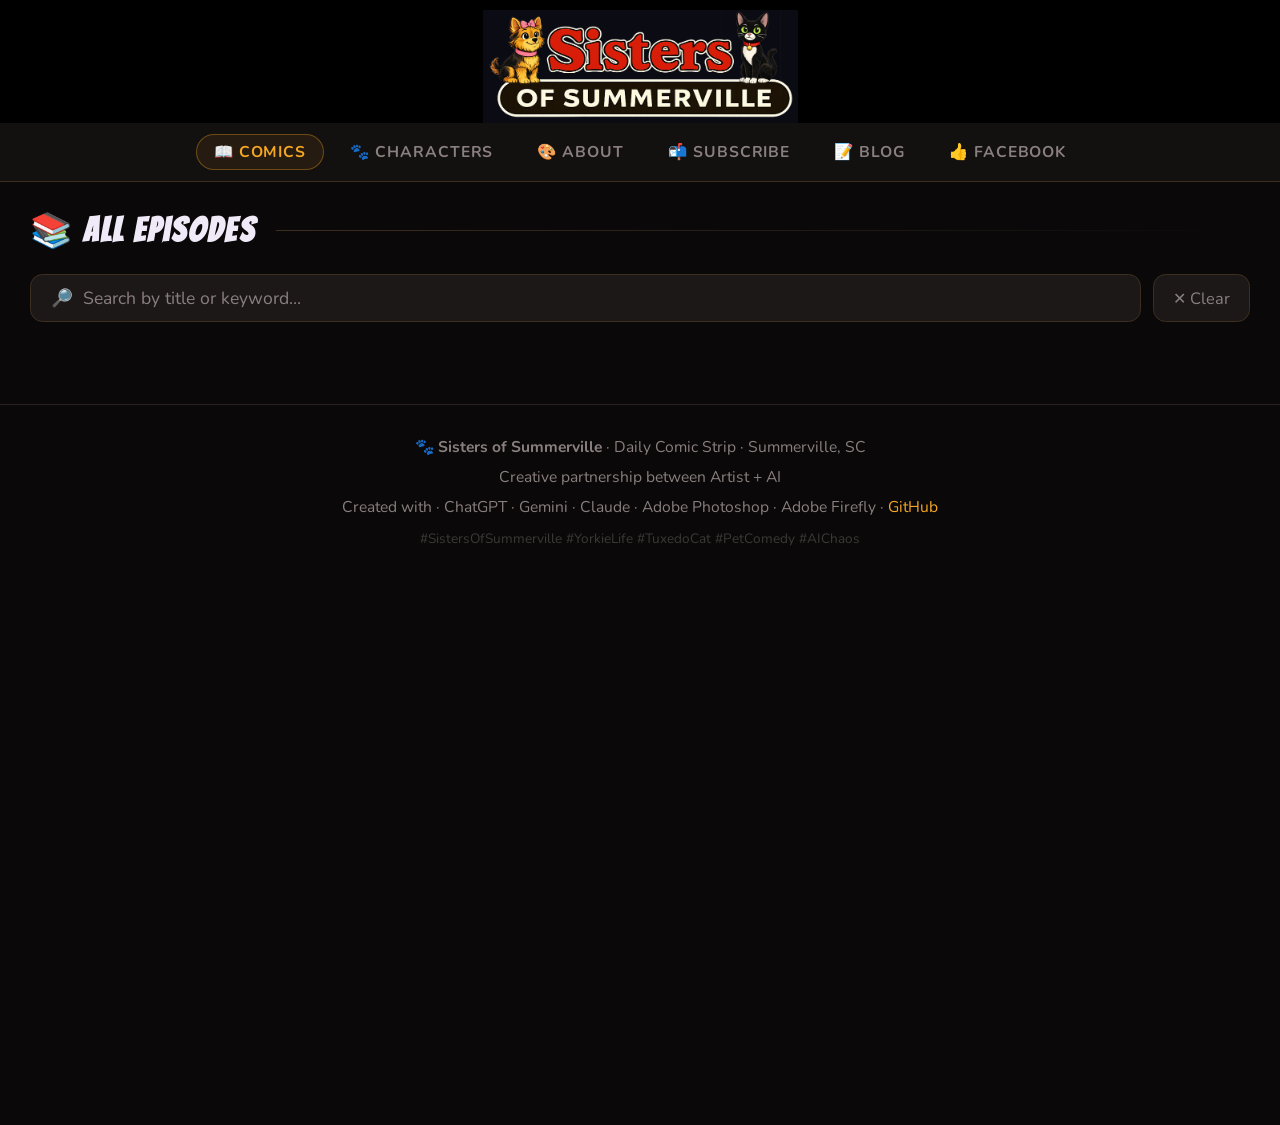
==== index.html @ 448a40dc "Add files via upload" ====
<!DOCTYPE html>
<html lang="en">
<head>
<meta charset="UTF-8">
<meta name="viewport" content="width=device-width, initial-scale=1.0">
<!-- cf-email-obfuscation: off -->
<title>Sisters of Summerville</title>
<link rel="preconnect" href="https://fonts.googleapis.com">
<link rel="preconnect" href="https://fonts.gstatic.com" crossorigin>
<link href="https://fonts.googleapis.com/css2?family=Bangers&family=Nunito:wght@400;600;700&family=Caveat:wght@500;700&display=swap" rel="stylesheet">
<style>
  :root {
    --bg-deep:    #0a0808;
    --bg-mid:     #131010;
    --bg-card:    #1c1818;
    --amber:      #f5a623;
    --amber-glow: #ff9900;
    --text-main:  #f0eaf8;
    --text-muted: #8a7f7f;
    --border:     #2a2020;
    --border-lit: #3d2f20;
    --radius:     12px;
    --shadow:     0 4px 32px rgba(0,0,0,0.6);
  }

  html { zoom: 1.25; }

  *, *::before, *::after { box-sizing: border-box; margin: 0; padding: 0; }

  body {
    font-family: 'Nunito', sans-serif;
    background: var(--bg-deep);
    color: var(--text-main);
    min-height: 100vh;
    overflow-x: hidden;
  }

  /* ── BANNER ── */
  .site-banner {
    display: block;
    width: 100%;
    background: #000;
    text-align: center;
    padding: 0.5rem 0 0;
    line-height: 0;
  }
  .site-banner img {
    max-width: 420px;
    width: 60%;
    height: auto;
    display: inline-block;
  }

  .site-banner a, .single-banner a { display: inline-block; cursor: pointer; }

  /* ── NAV ── */
  nav {
    display: flex;
    justify-content: center;
    gap: 0.4rem;
    padding: 0.55rem 1rem;
    background: var(--bg-mid);
    border-bottom: 1px solid var(--border-lit);
    flex-wrap: wrap;
    position: sticky; top: 0; z-index: 100;
    backdrop-filter: blur(12px);
  }
  .nav-link {
    font-family: 'Nunito', sans-serif;
    font-weight: 700; font-size: 0.78rem;
    letter-spacing: 0.06em; text-transform: uppercase;
    color: var(--text-muted); text-decoration: none;
    padding: 0.3rem 0.85rem; border-radius: 20px;
    border: 1px solid transparent;
    transition: all 0.2s; cursor: pointer; background: none;
  }
  .nav-link:hover, .nav-link.active {
    color: var(--amber);
    border-color: rgba(245,166,35,0.35);
    background: rgba(245,166,35,0.08);
  }

  /* ── GALLERY MAIN ── */
  main { max-width: 1200px; margin: 0 auto; padding: 1.4rem 1.5rem 3rem; }

  .section-head { display: flex; align-items: center; gap: 1rem; margin-bottom: 1.2rem; }
  .section-head h2 { font-family: 'Bangers', cursive; font-size: 1.7rem; letter-spacing: 0.06em; white-space: nowrap; }
  .accent-line { flex: 1; height: 1px; background: linear-gradient(90deg, var(--border-lit), transparent); }

  .search-wrap { display: flex; gap: 0.6rem; margin-bottom: 0.9rem; flex-wrap: wrap; }
  .search-input {
    flex: 1; min-width: 200px;
    background: var(--bg-card); border: 1px solid var(--border-lit);
    border-radius: 10px; padding: 0.55rem 1rem;
    color: var(--text-main); font-family: 'Nunito', sans-serif; font-size: 0.88rem; outline: none;
    transition: border-color 0.2s, box-shadow 0.2s;
  }
  .search-input::placeholder { color: var(--text-muted); }
  .search-input:focus { border-color: var(--amber); box-shadow: 0 0 0 3px rgba(245,166,35,0.1); }
  .search-clear {
    background: var(--bg-card); border: 1px solid var(--border-lit);
    border-radius: 10px; padding: 0.55rem 0.95rem;
    color: var(--text-muted); font-size: 0.82rem;
    cursor: pointer; font-family: 'Nunito', sans-serif; transition: all 0.2s;
  }
  .search-clear:hover { color: var(--text-main); border-color: var(--amber); }

  .search-count { font-size: 0.8rem; color: var(--text-muted); margin-bottom: 1.1rem; font-style: italic; }
  .search-count span { color: var(--amber); font-style: normal; font-weight: 700; }

  /* ── GRID ── */
  .comic-grid {
    display: grid;
    grid-template-columns: repeat(auto-fill, minmax(270px, 1fr));
    gap: 1.25rem;
  }
  .comic-card {
    background: var(--bg-card); border: 1px solid var(--border);
    border-radius: var(--radius); overflow: hidden;
    cursor: pointer; transition: transform 0.2s, border-color 0.2s, box-shadow 0.2s;
    box-shadow: var(--shadow); animation: fadeUp 0.35s ease both;
  }
  @keyframes fadeUp { from { opacity:0; transform:translateY(14px); } to { opacity:1; transform:translateY(0); } }
  .comic-card:hover { transform: translateY(-4px); border-color: var(--amber); box-shadow: 0 8px 36px rgba(245,166,35,0.15), var(--shadow); }

  .card-img-wrap { position: relative; aspect-ratio: 1/1; overflow: hidden; background: var(--bg-mid); }
  .card-img-wrap::after {
    content: '🔍 Read'; position: absolute; inset: 0;
    background: rgba(10,8,8,0.5); display: flex; align-items: center; justify-content: center;
    font-family: 'Bangers', cursive; font-size: 1.25rem; letter-spacing: 0.08em; color: var(--amber);
    opacity: 0; transition: opacity 0.2s;
  }
  .comic-card:hover .card-img-wrap::after { opacity: 1; }
  .card-img-wrap img { width:100%; height:100%; object-fit:cover; transition: transform 0.3s; }
  .comic-card:hover .card-img-wrap img { transform: scale(1.03); }

  .card-body { padding: 0.85rem 1rem 0.95rem; }
  .card-meta { font-family: 'Caveat', cursive; font-size: 0.8rem; color: #3ab5ff; margin-bottom: 0.15rem; }
  .card-title { font-family: 'Bangers', cursive; font-size: 1.15rem; letter-spacing: 0.04em; margin-bottom: 0.35rem; }
  .card-intro { font-size: 0.8rem; color: var(--text-muted); line-height: 1.5;
    display: -webkit-box; -webkit-line-clamp: 2; -webkit-box-orient: vertical; overflow: hidden; }

  .no-results { grid-column: 1/-1; text-align: center; padding: 3rem; color: var(--text-muted); }

  /* ══════════════════════════════════════
     SINGLE COMIC VIEW
  ══════════════════════════════════════ */
  #view-single { display: none; }

  .single-banner { background: #000; text-align: center; padding: 0.5rem 0 0; line-height: 0; }
  .single-banner img { max-width: 360px; width: 52%; height: auto; display: inline-block; }

  .comic-viewer { max-width: 1060px; margin: 0.9rem auto 0; padding: 0 1rem 0.5rem; }

  /* Row 2 grid */
  .viewer-row {
    display: grid;
    grid-template-columns: 52px 1fr 1fr 52px;
    gap: 0.9rem;
    align-items: center;
    margin-bottom: 1rem;
  }

  .nav-arrow {
    display: flex; align-items: center; justify-content: center;
    width: 44px; height: 44px;
    border-radius: 50%; border: 2px solid var(--border-lit);
    background: var(--bg-card); color: var(--amber);
    font-size: 1.3rem; cursor: pointer; transition: all 0.2s;
    flex-shrink: 0; align-self: center;
    user-select: none; line-height: 1;
  }
  .nav-arrow:hover:not(.disabled) { background: rgba(245,166,35,0.14); border-color: var(--amber); transform: scale(1.08); }
  .nav-arrow.disabled { color: #2e2828; border-color: #1e1a1a; cursor: default; pointer-events: none; }

  /* Caption box */
  .caption-box {
    background: var(--bg-card); border: 1px solid var(--border-lit);
    border-radius: var(--radius); padding: 1.1rem 1.3rem;
    aspect-ratio: 1/1; overflow-y: auto;
    display: flex; flex-direction: column; gap: 0.55rem;
  }
  .caption-date { font-family: 'Caveat', cursive; font-size: 0.92rem; color: #3ab5ff; }
  .caption-title {
    font-family: 'Bangers', cursive; font-size: 1.55rem; letter-spacing: 0.04em;
    background: linear-gradient(135deg, #ffe0a0, var(--amber));
    -webkit-background-clip: text; -webkit-text-fill-color: transparent; background-clip: text;
    line-height: 1.15;
  }
  .caption-divider { height: 1px; background: var(--border-lit); }
  .caption-text { font-size: 0.86rem; color: var(--text-muted); line-height: 1.65; white-space: pre-line; flex: 1; }
  .caption-tags { display: flex; flex-wrap: wrap; gap: 0.35rem; margin-top: auto; padding-top: 0.4rem; }
  .caption-tag { font-size: 0.68rem; padding: 0.12rem 0.55rem; border-radius: 20px; border: 1px solid var(--border-lit); color: var(--text-muted); font-weight: 700; }

  /* Comic image */
  .comic-img-wrap { aspect-ratio: 1/1; border-radius: var(--radius); overflow: hidden; background: var(--bg-mid); border: 1px solid var(--border-lit); }
  .comic-img-wrap img { width:100%; height:100%; object-fit:cover; display:block; }

  /* Row 3: share */
  .share-row { display: flex; justify-content: center; gap: 0.65rem; margin-bottom: 1rem; flex-wrap: wrap; }
  .share-btn {
    display: flex; align-items: center; gap: 0.35rem;
    padding: 0.5rem 1.15rem; border-radius: 8px;
    font-family: 'Nunito', sans-serif; font-weight: 700; font-size: 0.82rem;
    cursor: pointer; border: 1px solid transparent; transition: all 0.18s;
    text-decoration: none; letter-spacing: 0.04em;
  }
  .share-fb   { background: rgba(24,119,242,0.1);  border-color: rgba(24,119,242,0.4); color: #6ba3f5; }
  .share-x    { background: rgba(255,255,255,0.04); border-color: rgba(255,255,255,0.14); color: #bbb; }
  .share-copy { background: rgba(245,166,35,0.08);  border-color: rgba(245,166,35,0.35); color: var(--amber); }
  .share-back { background: rgba(192,57,43,0.08);   border-color: rgba(192,57,43,0.3);  color: #e87c6e; }
  .share-btn:hover { filter: brightness(1.2); transform: translateY(-1px); }

  /* ── BLOG ── */
  .blog-grid { display: flex; flex-direction: column; gap: 1.5rem; }

  .blog-card {
    background: var(--bg-card); border: 1px solid var(--border);
    border-radius: var(--radius); overflow: hidden;
    cursor: pointer; transition: border-color 0.2s, box-shadow 0.2s;
    box-shadow: var(--shadow); animation: fadeUp 0.35s ease both;
  }
  .blog-card:hover { border-color: var(--amber); box-shadow: 0 8px 36px rgba(245,166,35,0.15), var(--shadow); }

  .blog-card-inner { display: grid; grid-template-columns: 200px 1fr; }
  .blog-thumb { aspect-ratio: 16/9; overflow: hidden; background: var(--bg-mid); }
  .blog-thumb img { width:100%; height:100%; object-fit:cover; transition: transform 0.3s; }
  .blog-card:hover .blog-thumb img { transform: scale(1.04); }
  .blog-thumb-youtube {
    aspect-ratio: 16/9; background: #000;
    display: flex; align-items: center; justify-content: center;
    position: relative; overflow: hidden;
  }
  .blog-thumb-youtube img { width:100%; height:100%; object-fit:cover; opacity:0.7; }
  .blog-thumb-youtube .play-icon {
    position: absolute; font-size: 2.5rem;
    filter: drop-shadow(0 2px 8px rgba(0,0,0,0.7));
  }
  .blog-card-body { padding: 1.2rem 1.4rem; display: flex; flex-direction: column; gap: 0.4rem; }
  .blog-date { font-family: 'Caveat', cursive; font-size: 0.85rem; color: var(--blue); }
  .blog-title { font-family: 'Bangers', cursive; font-size: 1.35rem; letter-spacing: 0.04em; line-height: 1.2; }
  .blog-excerpt { font-size: 0.83rem; color: var(--text-muted); line-height: 1.55;
    display: -webkit-box; -webkit-line-clamp: 3; -webkit-box-orient: vertical; overflow: hidden; }
  .blog-tags { display: flex; flex-wrap: wrap; gap: 0.35rem; margin-top: auto; padding-top: 0.3rem; }
  .blog-tag { font-size: 0.65rem; padding: 0.1rem 0.5rem; border-radius: 20px;
    border: 1px solid var(--border-lit); color: var(--text-muted); font-weight: 700; }
  .blog-read-more { font-size: 0.78rem; color: var(--amber); font-weight: 700; margin-top: 0.4rem; }

  /* Blog post view */
  #view-blog-post { display: none; }
  .blog-post-viewer { max-width: 780px; margin: 1.5rem auto; padding: 0 1.5rem 3rem; }
  .blog-post-header { margin-bottom: 1.5rem; }
  .blog-post-date { font-family: 'Caveat', cursive; font-size: 1rem; color: var(--blue); margin-bottom: 0.3rem; }
  .blog-post-title {
    font-family: 'Bangers', cursive; font-size: clamp(1.8rem, 4vw, 2.8rem);
    letter-spacing: 0.04em; line-height: 1.1;
    background: linear-gradient(135deg, #ffe0a0, var(--amber));
    -webkit-background-clip: text; -webkit-text-fill-color: transparent; background-clip: text;
    margin-bottom: 0.8rem;
  }
  .blog-post-tags { display: flex; flex-wrap: wrap; gap: 0.4rem; margin-bottom: 1.2rem; }

  .blog-youtube-wrap {
    width: 100%; aspect-ratio: 16/9;
    border-radius: var(--radius); overflow: hidden;
    background: #000; margin-bottom: 1.5rem;
    border: 1px solid var(--border-lit);
  }
  .blog-youtube-wrap iframe { width:100%; height:100%; border:none; display:block; }

  .blog-post-image { width:100%; border-radius: var(--radius); border: 1px solid var(--border-lit); margin-bottom: 1.5rem; display: block; }

  .blog-post-body {
    font-size: 0.97rem; color: var(--text-muted);
    line-height: 1.8; white-space: pre-line;
  }
  .blog-post-body p { margin-bottom: 1rem; }

  .blog-back-row { display: flex; justify-content: center; gap: 0.75rem; margin-top: 2rem; flex-wrap: wrap; }

  @media (max-width: 560px) {
    .blog-card-inner { grid-template-columns: 1fr; }
    .blog-thumb, .blog-thumb-youtube { aspect-ratio: 16/9; }
  }

  /* ── FOOTER ── */
  .site-footer {
    text-align: center; padding: 1.4rem 1.5rem 1.8rem;
    border-top: 1px solid var(--border);
    color: var(--text-muted); font-size: 0.78rem; line-height: 1.9;
  }
  .site-footer a { color: var(--amber); text-decoration: none; }
  .site-footer a:hover { text-decoration: underline; }
  .footer-tags { font-size: 0.68rem; opacity: 0.4; margin-top: 0.2rem; }

  /* ── ABOUT / SUBSCRIBE ── */
  #section-about, #section-subscribe, #section-characters, #section-blog { display: none; }

  /* ── MODAL BACKDROP ── */
  .modal-backdrop {
    display: none;
    position: fixed; inset: 0;
    background: rgba(8,7,12,0.92);
    z-index: 200;
    align-items: center;
    justify-content: center;
    padding: 1.5rem;
    backdrop-filter: blur(6px);
  }
  .modal-backdrop.open { display: flex; }

  /* ── LOAD MORE ── */
  #loadMoreBar { display: none; }
  #loadMoreBar.visible { display: flex !important; }
  .load-btn {
    font-family: 'Bangers', cursive; letter-spacing: 0.08em; font-size: 1.1rem;
    padding: 0.65rem 1.8rem; border-radius: 10px; border: none;
    cursor: pointer; transition: filter 0.2s, transform 0.2s;
  }
  .load-more-btn { background: linear-gradient(135deg, var(--amber-glow), var(--amber)); color: #0a0808; }
  .load-all-btn  { background: var(--bg-card); color: var(--amber); border: 1px solid var(--border-lit); }
  .load-btn:hover { filter: brightness(1.12); transform: translateY(-2px); }

  /* ── CHARACTERS ── */
  .char-grid {
    display: grid;
    grid-template-columns: repeat(auto-fill, minmax(200px, 1fr));
    gap: 1.25rem;
  }
  .char-card {
    background: var(--bg-card);
    border: 1px solid var(--border);
    border-radius: var(--radius);
    overflow: hidden;
    cursor: pointer;
    transition: transform 0.2s, border-color 0.2s, box-shadow 0.2s;
    box-shadow: var(--shadow);
    animation: fadeUp 0.35s ease both;
  }
  .char-card:hover {
    transform: translateY(-4px);
    border-color: var(--amber);
    box-shadow: 0 8px 36px rgba(245,166,35,0.15), var(--shadow);
  }
  .char-img-wrap {
    position: relative;
    aspect-ratio: 1/1;
    overflow: hidden;
    background: var(--bg-mid);
  }
  .char-img-wrap::after {
    content: '👁 Profile';
    position: absolute; inset: 0;
    background: rgba(10,8,8,0.5);
    display: flex; align-items: center; justify-content: center;
    font-family: 'Bangers', cursive; font-size: 1.1rem; letter-spacing: 0.08em; color: var(--amber);
    opacity: 0; transition: opacity 0.2s;
  }
  .char-card:hover .char-img-wrap::after { opacity: 1; }
  .char-img-wrap img { width:100%; height:100%; object-fit:cover; transition: transform 0.3s; }
  .char-card:hover .char-img-wrap img { transform: scale(1.05); }
  .char-card-body { padding: 0.75rem 0.9rem 0.85rem; }
  .char-name { font-family: 'Bangers', cursive; font-size: 1.1rem; letter-spacing: 0.04em; margin-bottom: 0.25rem; line-height: 1.2; }
  .char-tags { display: flex; flex-wrap: wrap; gap: 0.3rem; }
  .char-tag { font-size: 0.65rem; padding: 0.1rem 0.5rem; border-radius: 20px; border: 1px solid var(--border-lit); color: var(--text-muted); font-weight: 700; }

  /* ── CHARACTER SINGLE VIEW ── */
  #view-character { display: none; }

  .char-viewer { max-width: 1060px; margin: 0.9rem auto 0; padding: 0 1rem 0.5rem; }

  .char-viewer-row {
    display: grid;
    grid-template-columns: 52px 1fr 1fr 52px;
    gap: 0.9rem;
    align-items: center;
    margin-bottom: 1rem;
  }

  .char-info-box {
    background: var(--bg-card); border: 1px solid var(--border-lit);
    border-radius: var(--radius); padding: 1.1rem 1.3rem;
    aspect-ratio: 1/1; overflow-y: auto;
    display: flex; flex-direction: column; gap: 0.55rem;
  }
  .char-info-name {
    font-family: 'Bangers', cursive; font-size: 1.7rem; letter-spacing: 0.04em;
    background: linear-gradient(135deg, #ffe0a0, var(--amber));
    -webkit-background-clip: text; -webkit-text-fill-color: transparent; background-clip: text;
    line-height: 1.15;
  }
  .char-info-divider { height: 1px; background: var(--border-lit); }
  .char-info-desc { font-size: 0.88rem; color: var(--text-muted); line-height: 1.7; white-space: pre-line; flex: 1; }
  .char-info-tags { display: flex; flex-wrap: wrap; gap: 0.35rem; margin-top: auto; padding-top: 0.4rem; }

  .char-full-img-wrap { aspect-ratio: 1/1; border-radius: var(--radius); overflow: hidden; background: var(--bg-mid); border: 1px solid var(--border-lit); }
  .char-full-img-wrap img { width:100%; height:100%; object-fit: contain; display:block; background: var(--bg-mid); }

  @media (max-width: 680px) {
    .char-viewer-row {
      grid-template-columns: 40px 1fr 40px;
      grid-template-rows: auto auto;
      gap: 0.6rem;
    }
    .char-full-img-wrap { grid-column: 2; grid-row: 1; }
    .char-info-box      { grid-column: 1/-1; grid-row: 2; aspect-ratio: auto; min-height: 160px; }
    .char-nav-left      { grid-column: 1; grid-row: 1; }
    .char-nav-right     { grid-column: 3; grid-row: 1; }
  }

  .about-box { background: var(--bg-card); border: 1px solid var(--border-lit); border-radius: var(--radius); padding: 1.8rem; max-width: 680px; margin: 0 auto; }
  .about-grid { display: grid; grid-template-columns: 200px 1fr; gap: 1.8rem; align-items: start; }
  .about-avatar { width: 200px; height: 200px; border-radius: 12px; border: 3px solid var(--amber); overflow: hidden; box-shadow: 0 0 24px rgba(245,166,35,0.25); flex-shrink: 0; }
  .about-avatar img { width: 100%; height: 100%; object-fit: cover; display: block; }
  .about-name { font-family: 'Bangers', cursive; font-size: 1.6rem; letter-spacing: 0.05em; }
  .about-role { font-family: 'Caveat', cursive; font-size: 0.92rem; color: #3ab5ff; margin-bottom: 0.7rem; }
  .about-bio  { font-size: 0.9rem; color: var(--text-muted); line-height: 1.7; margin-bottom: 0.9rem; }
  .about-tags { display: flex; flex-wrap: wrap; gap: 0.4rem; }
  .tag { font-size: 0.7rem; padding: 0.18rem 0.6rem; border-radius: 20px; border: 1px solid var(--border-lit); color: var(--text-muted); font-weight: 700; }
  .tag-amber { border-color: rgba(245,166,35,0.4); color: var(--amber); background: rgba(245,166,35,0.07); }
  .tag-blue  { border-color: rgba(58,181,255,0.35); color: #3ab5ff; background: rgba(58,181,255,0.07); }
  .about-links { margin-top: 0.9rem; display: flex; gap: 0.55rem; flex-wrap: wrap; }
  .about-link { font-size: 0.8rem; font-weight: 700; color: var(--text-muted); text-decoration: none; border: 1px solid var(--border-lit); padding: 0.28rem 0.75rem; border-radius: 8px; transition: all 0.2s; }
  .about-link:hover { color: var(--amber); border-color: var(--amber); }

  .newsletter-box { background: linear-gradient(135deg, rgba(58,181,255,0.04), rgba(245,166,35,0.04)); border: 1px solid var(--border-lit); border-radius: var(--radius); padding: 1.8rem; max-width: 480px; margin: 0 auto; text-align: center; }
  .newsletter-title { font-family: 'Bangers', cursive; font-size: 1.8rem; letter-spacing: 0.06em; margin-bottom: 0.45rem; }
  .newsletter-sub { font-size: 0.86rem; color: var(--text-muted); margin-bottom: 1.1rem; line-height: 1.6; }
  .newsletter-form { display: flex; gap: 0.5rem; flex-wrap: wrap; }
  .newsletter-input { flex: 1; min-width: 170px; background: var(--bg-card); border: 1px solid var(--border-lit); border-radius: 9px; padding: 0.6rem 0.9rem; color: var(--text-main); font-family: 'Nunito', sans-serif; font-size: 0.88rem; outline: none; transition: border-color 0.2s; }
  .newsletter-input::placeholder { color: var(--text-muted); }
  .newsletter-input:focus { border-color: var(--amber); }
  .newsletter-btn { background: linear-gradient(135deg, var(--amber-glow), var(--amber)); border: none; border-radius: 9px; padding: 0.6rem 1.2rem; color: #0a0808; font-family: 'Bangers', cursive; font-size: 1rem; letter-spacing: 0.08em; cursor: pointer; transition: filter 0.2s, transform 0.2s; }
  .newsletter-btn:hover { filter: brightness(1.1); transform: translateY(-2px); }
  .newsletter-note { font-size: 0.7rem; color: var(--text-muted); margin-top: 0.6rem; }

  /* ── TOAST ── */
  .toast { position: fixed; bottom: 1.5rem; right: 1.5rem; background: var(--bg-card); border: 1px solid var(--amber); border-radius: 10px; padding: 0.6rem 1rem; color: var(--amber); font-size: 0.86rem; font-weight: 700; z-index: 999; transform: translateY(80px); opacity: 0; transition: all 0.3s; pointer-events: none; }
  .toast.show { transform: translateY(0); opacity: 1; }

  /* ── SCROLLBAR ── */
  ::-webkit-scrollbar { width: 5px; }
  ::-webkit-scrollbar-track { background: var(--bg-deep); }
  ::-webkit-scrollbar-thumb { background: var(--border-lit); border-radius: 3px; }
  ::-webkit-scrollbar-thumb:hover { background: var(--amber); }

  /* ── RESPONSIVE ── */
  @media (max-width: 680px) {
    .viewer-row {
      grid-template-columns: 40px 1fr 40px;
      grid-template-rows: auto auto;
      gap: 0.6rem;
    }
    .caption-box  { grid-column: 1/-1; grid-row: 2; aspect-ratio: auto; min-height: 160px; }
    .nav-arrow-left  { grid-column: 1; grid-row: 1; }
    .comic-img-wrap  { grid-column: 2; grid-row: 1; }
    .nav-arrow-right { grid-column: 3; grid-row: 1; }
  }
  @media (max-width: 480px) {
    .about-grid { grid-template-columns: 1fr; }
    .about-avatar { margin: 0 auto; }
  }
</style>
</head>
<body>

<!-- ══════════════════════════════════════
     GALLERY VIEW
═══════════════════════════════════════ -->
<div id="view-gallery">

  <div class="site-banner">
    <a href="index.html">
      <img src="sos-banner.png" alt="Sisters of Summerville"
           onerror="this.style.display='none'; document.getElementById('banner-fallback').style.display='block'">
    </a>
    <div id="banner-fallback" style="display:none; font-family:'Bangers',cursive; font-size:3rem; letter-spacing:0.05em; color:#f5a623; padding:1.2rem 0 0.6rem; text-shadow:0 0 30px rgba(245,166,35,0.4);"><a href="index.html" style="color:inherit;text-decoration:none;">Sisters of Summerville</a></div>
  </div>

  <nav>
    <button class="nav-link active" onclick="showTab('comics',this)">📖 Comics</button>
    <button class="nav-link" onclick="showTab('characters',this)">🐾 Characters</button>
    <button class="nav-link" onclick="showTab('about',this)">🎨 About</button>
    <button class="nav-link" onclick="showTab('subscribe',this)">📬 Subscribe</button>
    <button class="nav-link" onclick="showTab('blog',this)">📝 Blog</button>
    <a class="nav-link" href="https://facebook.com/profile.php?id=61581673621814" target="_blank">👍 Facebook</a>
  </nav>

  <main>

    <!-- COMICS TAB -->
    <section id="section-comics">
      <div class="section-head">
        <h2>📚 All Episodes</h2>
        <div class="accent-line"></div>
      </div>
      <div class="search-wrap">
        <input class="search-input" id="searchInput" type="text" placeholder="🔎  Search by title or keyword…" oninput="handleSearch()">
        <button class="search-clear" onclick="clearSearch()">✕ Clear</button>
      </div>
      <p class="search-count" id="searchCount"></p>
      <div class="comic-grid" id="comicGrid"></div>
      <div id="loadMoreBar" style="display:none; text-align:center; padding:2rem 0 1rem; gap:0.75rem; flex-wrap:wrap; justify-content:center;">
        <button class="load-btn load-more-btn" onclick="loadMore()">⬇️ Load More</button>
        <button class="load-btn load-all-btn"  onclick="loadAll()">📚 Load All</button>
      </div>
    </section>

    <!-- CHARACTERS TAB -->
    <section id="section-characters">
      <div class="section-head">
        <h2>🐾 Characters</h2>
        <div class="accent-line"></div>
      </div>
      <div class="char-grid" id="charGrid"></div>
    </section>

    <!-- ABOUT TAB -->
    <section id="section-about">
      <div class="section-head"><h2>🎨 About</h2><div class="accent-line"></div></div>
      <div class="about-box">
        <div class="about-grid">
          <div class="about-avatar">
            <img src="David_Fliesen_with_the_Sisters_of_Summerville.JPEG" alt="David Fliesen with Honey Bear and Bootsie Belle"
                 onerror="this.parentElement.innerHTML='🎨'">
          </div>
          <div>
            <div class="about-name">Sisters of Summerville</div>
            <div class="about-role">Daily Comic Strip · Summerville, SC</div>
            <p class="about-bio">Artist David Fliesen has been partnering with multiple AI to make these daily comics about his real life dog and cat who live in Summerville, SC. He uses this to tell their story while also expressing his creative side and forcing himself to work with multiple Artificial Intelligence (AI) applications every day.</p>
            <p style="margin: 0.6rem 0 0.8rem; font-size:0.9rem;">🎨 <a href="https://davidfliesen.github.io" target="_blank" style="color:var(--amber); font-weight:700; text-decoration:none;">See more of my work in my portfolio →</a></p>
            <p class="about-bio">Honey Bear (a sassy Yorkie) and Bootsie Belle (a scheming tuxedo cat) get into fresh trouble powered by AI image generation and an artist's whole lot of love for pet chaos. This "Sisters of Summerville" blends a passion for AI, multimedia storytelling, and the very real personalities of two furry sisters.</p>
            <div class="about-tags">
              <span class="tag tag-amber">AI Art</span>
              <span class="tag tag-amber">Generative AI</span>
              <span class="tag tag-blue">Multimedia</span>
              <span class="tag tag-blue">Summerville SC</span>
              <span class="tag">Yorkie Life</span>
              <span class="tag">Tuxedo Cat</span>
              <span class="tag">Daily Comic</span>
            </div>
            <div class="about-links">
              <a class="about-link" href="https://www.linkedin.com/in/fliesen/" target="_blank">💼 LinkedIn</a>
              <a class="about-link" href="https://facebook.com/profile.php?id=61581673621814" target="_blank">👍 Facebook</a>
              <a class="about-link" href="https://github.com" target="_blank">🐙 GitHub</a>
            </div>
          </div>
        </div>
      </div>
    </section>

    <!-- SUBSCRIBE TAB -->
    <section id="section-subscribe">
      <div class="section-head"><h2>📬 Subscribe</h2><div class="accent-line"></div></div>
      <div class="newsletter-box" style="max-width:520px; margin:0 auto;">

        <style>
          .followit--follow-form-container[attr-a][attr-b][attr-c][attr-d][attr-e][attr-f] .form-preview {
            display: flex !important; flex-direction: column !important; justify-content: center !important;
            margin-top: 30px !important; padding: clamp(17px, 5%, 40px) clamp(17px, 7%, 50px) !important;
            max-width: none !important; border-radius: 6px !important;
            box-shadow: 0 5px 25px rgba(34, 60, 47, 0.25) !important;
          }
          .followit--follow-form-container[attr-a][attr-b][attr-c][attr-d][attr-e][attr-f] .form-preview,
          .followit--follow-form-container[attr-a][attr-b][attr-c][attr-d][attr-e][attr-f] .form-preview * { box-sizing: border-box !important; }
          .followit--follow-form-container[attr-a][attr-b][attr-c][attr-d][attr-e][attr-f] .form-preview .preview-heading { width: 100% !important; }
          .followit--follow-form-container[attr-a][attr-b][attr-c][attr-d][attr-e][attr-f] .form-preview .preview-heading h5 { margin-top: 0 !important; margin-bottom: 0 !important; }
          .followit--follow-form-container[attr-a][attr-b][attr-c][attr-d][attr-e][attr-f] .form-preview .preview-input-field { margin-top: 20px !important; width: 100% !important; }
          .followit--follow-form-container[attr-a][attr-b][attr-c][attr-d][attr-e][attr-f] .form-preview .preview-input-field input { width: 100% !important; height: 40px !important; border-radius: 6px !important; border: 2px solid #e9e8e8 !important; background-color: #fff; outline: none !important; }
          .followit--follow-form-container[attr-a][attr-b][attr-c][attr-d][attr-e][attr-f] .form-preview .preview-input-field input { color: #000000 !important; font-family: "Arial" !important; font-size: 14px; font-weight: 400; line-height: 20px; text-align: center; }
          .followit--follow-form-container[attr-a][attr-b][attr-c][attr-d][attr-e][attr-f] .form-preview .preview-input-field input::placeholder { color: #000000 !important; opacity: 1 !important; }
          .followit--follow-form-container[attr-a][attr-b][attr-c][attr-d][attr-e][attr-f] .form-preview .preview-submit-button { margin-top: 10px !important; width: 100% !important; }
          .followit--follow-form-container[attr-a][attr-b][attr-c][attr-d][attr-e][attr-f] .form-preview .preview-submit-button button { width: 100% !important; height: 40px !important; border: 0 !important; border-radius: 6px !important; line-height: 0px !important; }
          .followit--follow-form-container[attr-a][attr-b][attr-c][attr-d][attr-e][attr-f] .form-preview .preview-submit-button button:hover { cursor: pointer !important; }
          .followit--follow-form-container[attr-a][attr-b][attr-c][attr-d][attr-e][attr-f] .powered-by-line { color: #231f20 !important; font-family: "Arial" !important; font-size: 13px !important; font-weight: 400 !important; line-height: 25px !important; text-align: center !important; text-decoration: none !important; display: flex !important; width: 100% !important; justify-content: center !important; align-items: center !important; margin-top: 10px !important; }
          .followit--follow-form-container[attr-a][attr-b][attr-c][attr-d][attr-e][attr-f] .powered-by-line img { margin-left: 10px !important; height: 1.13em !important; max-height: 1.13em !important; }
        </style>

        <div class="followit--follow-form-container" attr-a attr-b attr-c attr-d attr-e attr-f>
          <form action="https://api.follow.it/subscription-form/[base64]/8" method="post">
            <div class="form-preview" style="background-color: rgb(255, 255, 255); position: relative; border-style: solid; border-width: 1px; border-color: rgb(204, 204, 204);">
              <div class="preview-heading">
                <h5 style="font-family: Arial; font-weight: bold; color: rgb(10, 8, 8); font-size: 24px; text-align: center;">Subscribe to receive comic strips by email:</h5>
              </div>
              <div class="preview-input-field">
                <input type="email" name="email" required placeholder="Enter your email" spellcheck="false" style="font-family: Arial; font-weight: normal; color: rgb(0, 0, 0); font-size: 20px; text-align: center; background-color: rgb(245, 166, 35);">
              </div>
              <div class="preview-submit-button">
                <button type="submit" style="font-family: Arial; font-weight: bold; color: rgb(255, 255, 255); font-size: 18px; text-align: center; background-color: rgb(0, 0, 0);">Subscribe</button>
              </div>
            </div>
          </form>
          <a href="https://follow.it" class="powered-by-line">Powered by <img src="https://follow.it/images/colored-logo.svg" alt="follow.it" height="17px"/></a>
        </div>

      </div>
    </section>

    <!-- BLOG TAB -->
    <section id="section-blog">
      <div class="section-head">
        <h2>📝 Blog</h2>
        <div class="accent-line"></div>
      </div>
      <div class="blog-grid" id="blogGrid">
        <div class="no-results"><p>Loading posts…</p></div>
      </div>
    </section>

  </main>

  <footer class="site-footer">
    <div>🐾 <strong>Sisters of Summerville</strong> · Daily Comic Strip · Summerville, SC</div>
    <div>Creative partnership between Artist + AI</div>
    <div>Created with · ChatGPT · Gemini · Claude · Adobe Photoshop · Adobe Firefly · <a href="https://github.com" target="_blank">GitHub</a></div>
    <div class="footer-tags">#SistersOfSummerville #YorkieLife #TuxedoCat #PetComedy #AIChaos</div>
  </footer>

</div><!-- /view-gallery -->


<!-- ══════════════════════════════════════
     SINGLE COMIC VIEW
═══════════════════════════════════════ -->
<div id="view-single">

  <!-- ROW 1: Logo -->
  <div class="single-banner">
    <a href="index.html">
      <img src="sos-banner.png" alt="Sisters of Summerville"
           onerror="this.style.display='none'; document.getElementById('single-banner-fallback').style.display='block'">
    </a>
    <div id="single-banner-fallback" style="display:none; font-family:'Bangers',cursive; font-size:2.6rem; letter-spacing:0.05em; color:#f5a623; padding:1rem 0 0.5rem; text-shadow:0 0 30px rgba(245,166,35,0.4);"><a href="index.html" style="color:inherit;text-decoration:none;">Sisters of Summerville</a></div>
  </div>

  <div class="comic-viewer">

    <!-- ROW 2: ◀ | caption | image | ▶ -->
    <div class="viewer-row">
      <button class="nav-arrow nav-arrow-left"  id="arrowNewer" onclick="navigateComic(-1)" title="Newer episode">◀</button>

      <div class="comic-img-wrap">
        <img id="singleImg" src="" alt="">
      </div>

      <div class="caption-box">
        <div class="caption-date"  id="singleDate"></div>
        <div class="caption-title" id="singleTitle"></div>
        <div class="caption-divider"></div>
        <p  class="caption-text"   id="singleIntro"></p>
        <div class="caption-tags"  id="singleTags"></div>
      </div>

      <button class="nav-arrow nav-arrow-right" id="arrowOlder" onclick="navigateComic(1)" title="Older episode">▶</button>
    </div>

    <!-- ROW 3: Share buttons -->
    <div class="share-row">
      <a   class="share-btn share-fb"   id="shareFb" href="#" target="_blank">👍 Facebook</a>
      <a   class="share-btn share-x"    id="shareX"  href="#" target="_blank">🐦 X / Twitter</a>
      <button class="share-btn share-copy" onclick="copyLink()">🔗 Copy Link</button>
      <button class="share-btn share-back" onclick="backToGallery()">◀ All Episodes</button>
    </div>

  </div>

  <!-- ROW 4: Footer -->
  <footer class="site-footer">
    <div>🐾 <strong>Sisters of Summerville</strong> · Daily Comic Strip · Summerville, SC</div>
    <div>Creative partnership between Artist + AI</div>
    <div>Created with · ChatGPT · Gemini · Claude · Adobe Photoshop · Adobe Firefly · <a href="https://github.com" target="_blank">GitHub</a></div>
    <div class="footer-tags">#SistersOfSummerville #YorkieLife #TuxedoCat #PetComedy #AIChaos</div>
  </footer>

</div><!-- /view-single -->

<!-- CHARACTER SINGLE VIEW -->
<div id="view-character">

  <div class="single-banner">
    <a href="index.html">
      <img src="sos-banner.png" alt="Sisters of Summerville"
           onerror="this.style.display='none'; document.getElementById('char-banner-fallback').style.display='block'">
    </a>
    <div id="char-banner-fallback" style="display:none; font-family:'Bangers',cursive; font-size:2.6rem; letter-spacing:0.05em; color:#f5a623; padding:1rem 0 0.5rem; text-shadow:0 0 30px rgba(245,166,35,0.4);"><a href="index.html" style="color:inherit;text-decoration:none;">Sisters of Summerville</a></div>
  </div>

  <div class="char-viewer">

    <!-- text left | image right | arrows either side -->
    <div class="char-viewer-row">
      <button class="nav-arrow char-nav-left"  id="charArrowPrev" onclick="navigateChar(-1)" title="Previous character">◀</button>

      <div class="char-info-box">
        <div class="char-info-name"  id="charViewName"></div>
        <div class="char-info-divider"></div>
        <p   class="char-info-desc"  id="charViewDesc"></p>
        <div class="char-info-tags"  id="charViewTags"></div>
      </div>

      <div class="char-full-img-wrap">
        <img id="charViewImg" src="[data-uri]" alt="">
      </div>

      <button class="nav-arrow char-nav-right" id="charArrowNext" onclick="navigateChar(1)"  title="Next character">▶</button>
    </div>

    <!-- Back button -->
    <div class="share-row">
      <button class="share-btn share-back" onclick="backToCharacters()">◀ All Characters</button>
    </div>

  </div>

  <footer class="site-footer">
    <div>🐾 <strong>Sisters of Summerville</strong> · Daily Comic Strip · Summerville, SC</div>
    <div>Created with · ChatGPT · Gemini · Claude · Adobe Photoshop · Adobe Firefly · <a href="https://github.com" target="_blank">GitHub</a></div>
    <div class="footer-tags">#SistersOfSummerville #YorkieLife #TuxedoCat #PetComedy #AIChaos</div>
  </footer>

</div><!-- /view-character -->

<!-- ══════════════════════════════════════
     BLOG POST VIEW
═══════════════════════════════════════ -->
<div id="view-blog-post">

  <div class="single-banner">
    <a href="index.html">
      <img src="sos-banner.png" alt="Sisters of Summerville"
           onerror="this.style.display='none'">
    </a>
  </div>

  <div class="blog-post-viewer">
    <div class="blog-post-header">
      <div class="blog-post-date"  id="blogPostDate"></div>
      <div class="blog-post-title" id="blogPostTitle"></div>
      <div class="blog-post-tags"  id="blogPostTags"></div>
    </div>

    <!-- YouTube embed (shown if post has youtube field) -->
    <div class="blog-youtube-wrap" id="blogYoutubeWrap" style="display:none;">
      <iframe id="blogYoutubeFrame" src="" allow="accelerometer; autoplay; clipboard-write; encrypted-media; gyroscope; picture-in-picture" allowfullscreen></iframe>
    </div>

    <!-- Image (shown if post has image field and no youtube) -->
    <img class="blog-post-image" id="blogPostImage" src="" alt="" style="display:none;">

    <div class="blog-post-body" id="blogPostBody"></div>

    <div class="blog-back-row">
      <button class="share-btn share-fb"   id="blogShareFb"  onclick="shareBlogFb()">👍 Facebook</button>
      <button class="share-btn share-x"    id="blogShareX"   onclick="shareBlogX()">🐦 X / Twitter</button>
      <button class="share-btn share-copy" onclick="copyBlogLink()">🔗 Copy Link</button>
      <button class="share-btn share-back" onclick="backToBlog()">◀ All Posts</button>
    </div>
  </div>

  <footer class="site-footer">
    <div>🐾 <strong>Sisters of Summerville</strong> · Daily Comic Strip · Summerville, SC</div>
    <div>Creative partnership between Artist + AI · <a href="https://github.com" target="_blank">GitHub</a></div>
    <div class="footer-tags">#SistersOfSummerville #YorkieLife #TuxedoCat #PetComedy #AIChaos</div>
  </footer>

</div><!-- /view-blog-post -->

<div class="toast" id="toast"></div>

<script>
// ══════════════════════════════════════════
//  STATE
// ══════════════════════════════════════════
let COMICS = [];
let currentIndex = 0;
let filteredComics = [];

// ══════════════════════════════════════════
//  LOAD captions.json
// ══════════════════════════════════════════
async function loadComics() {
  try {
    const res = await fetch('captions.json');
    if (!res.ok) throw new Error('HTTP ' + res.status);
    COMICS = await res.json();
    filteredComics = [...COMICS];
    renderGrid(filteredComics);
  } catch (e) {
    document.getElementById('comicGrid').innerHTML =
      `<div class="no-results"><p>⚠️ Could not load captions.json — make sure it is in the same folder as index.html.<br><small>${e.message}</small></p></div>`;
  }
}

// ══════════════════════════════════════════
//  GALLERY RENDER
// ══════════════════════════════════════════
const PAGE_SIZE = 40;
let visibleCount = PAGE_SIZE;

function renderGrid(comics, append = false) {
  const grid  = document.getElementById('comicGrid');
  const count = document.getElementById('searchCount');
  const bar   = document.getElementById('loadMoreBar');

  const isFiltered = comics.length < COMICS.length;

  // For searches, show all results with no pagination
  const showAll = isFiltered;
  const slice   = showAll ? comics : comics.slice(0, visibleCount);

  count.innerHTML = isFiltered
    ? `Found <span>${comics.length}</span> of <span>${COMICS.length}</span> total episodes`
    : `Showing <span>${Math.min(visibleCount, comics.length)}</span> of <span>${COMICS.length}</span> total episodes`;

  if (!comics.length) {
    grid.innerHTML = `<div class="no-results"><p>🔍 No episodes found. Try a different search!</p></div>`;
    bar.classList.remove('visible');
    return;
  }

  const startIdx = append ? (visibleCount - PAGE_SIZE) : 0;
  const newCards = slice.slice(startIdx).map((c, i) => {
    const globalIdx = COMICS.indexOf(c);
    return `
      <article class="comic-card" onclick="openComic(${globalIdx})" style="animation-delay:${(append ? i : (startIdx + i)) * 0.03}s">
        <div class="card-img-wrap">
          <img src="${c.image}" alt="${c.title}"
               loading="lazy"
               onerror="this.src='https://placehold.co/600x600/1c1818/f5a623?text=${encodeURIComponent(c.title)}'">
        </div>
        <div class="card-body">
          <div class="card-meta">${c.date}</div>
          <div class="card-title">${c.title}</div>
          <p class="card-intro">${c.intro.replace(/\n/g,' ')}</p>
        </div>
      </article>`;
  }).join('');

  if (append) {
    grid.insertAdjacentHTML('beforeend', newCards);
  } else {
    grid.innerHTML = newCards;
  }

  // Show/hide Load More bar
  if (!showAll && visibleCount < comics.length) {
    bar.classList.add('visible');
  } else {
    bar.classList.remove('visible');
  }
}

function loadMore() {
  visibleCount += PAGE_SIZE;
  renderGrid(filteredComics, true);
}

function loadAll() {
  visibleCount = COMICS.length;
  renderGrid(filteredComics, false);
}

// ══════════════════════════════════════════
//  SEARCH
// ══════════════════════════════════════════
function handleSearch() {
  const q = document.getElementById('searchInput').value.toLowerCase().trim();
  visibleCount = PAGE_SIZE;
  filteredComics = q
    ? COMICS.filter(c =>
        c.title.toLowerCase().includes(q) ||
        c.intro.toLowerCase().includes(q) ||
        c.date.includes(q) ||
        (c.tags||[]).some(t => t.toLowerCase().includes(q)))
    : [...COMICS];
  renderGrid(filteredComics);
}

function clearSearch() {
  document.getElementById('searchInput').value = '';
  visibleCount = PAGE_SIZE;
  filteredComics = [...COMICS];
  renderGrid(filteredComics);
}

// ══════════════════════════════════════════
//  SINGLE COMIC VIEW
// ══════════════════════════════════════════
function openComic(idx) {
  currentIndex = idx;
  renderSingle();
  document.getElementById('view-gallery').style.display = 'none';
  document.getElementById('view-single').style.display  = 'block';
  window.scrollTo({ top: 0, behavior: 'smooth' });
}

function renderSingle() {
  const c = COMICS[currentIndex];

  document.getElementById('singleDate').textContent  = c.date;
  document.getElementById('singleTitle').textContent = c.title;
  document.getElementById('singleIntro').textContent = c.intro;

  const img = document.getElementById('singleImg');
  img.src = c.image; img.alt = c.title;
  img.onerror = () => { img.src = `https://placehold.co/800x800/1c1818/f5a623?text=${encodeURIComponent(c.title)}`; };

  document.getElementById('singleTags').innerHTML =
    (c.tags||[]).map(t => `<span class="caption-tag">#${t}</span>`).join('');

  // Arrows: array is newest-first (index 0 = newest)
  // Left ◀ = newer = lower index   Right ▶ = older = higher index
  document.getElementById('arrowNewer').classList.toggle('disabled', currentIndex <= 0);
  document.getElementById('arrowOlder').classList.toggle('disabled', currentIndex >= COMICS.length - 1);

  // Share URLs
  const pageUrl   = window.location.href.split('#')[0] + '#' + encodeURIComponent(c.date);
  const shareText = `Sisters of Summerville: "${c.title}" 🐶🐱 #SistersOfSummerville`;
  document.getElementById('shareFb').href = `https://www.facebook.com/sharer/sharer.php?u=${encodeURIComponent(pageUrl)}&quote=${encodeURIComponent(shareText)}`;
  document.getElementById('shareX').href  = `https://twitter.com/intent/tweet?text=${encodeURIComponent(shareText)}&url=${encodeURIComponent(pageUrl)}`;
}

// dir: -1 = newer (◀), +1 = older (▶)
function navigateComic(dir) {
  const next = currentIndex + dir;
  if (next < 0 || next >= COMICS.length) return;
  currentIndex = next;
  renderSingle();
  window.scrollTo({ top: 0, behavior: 'smooth' });
}

function backToGallery() {
  document.getElementById('view-single').style.display  = 'none';
  document.getElementById('view-gallery').style.display = 'block';
  window.scrollTo({ top: 0, behavior: 'smooth' });
}

function copyLink() {
  const c   = COMICS[currentIndex];
  const url = window.location.href.split('#')[0] + '#' + encodeURIComponent(c.date);
  navigator.clipboard.writeText(url)
    .then(()  => showToast('🔗 Link copied!'))
    .catch(()  => showToast('Could not copy link'));
}

// ══════════════════════════════════════════
//  CHARACTERS
// ══════════════════════════════════════════
let CHARACTERS = [];
let currentCharIndex = 0;

async function loadCharacters() {
  if (CHARACTERS.length) return;
  try {
    const res = await fetch('characters.json');
    if (!res.ok) throw new Error('HTTP ' + res.status);
    CHARACTERS = await res.json();
    renderCharacters();
  } catch(e) {
    document.getElementById('charGrid').innerHTML =
      `<div class="no-results"><p>⚠️ Could not load characters.json</p></div>`;
  }
}

function renderCharacters() {
  document.getElementById('charGrid').innerHTML = CHARACTERS.map((c, i) => `
    <div class="char-card" onclick="openCharView(${i})" style="animation-delay:${i*0.04}s">
      <div class="char-img-wrap">
        <img src="${c.image}" alt="${c.name}" loading="lazy"
             onerror="this.src='https://placehold.co/400x400/1c1818/f5a623?text=${encodeURIComponent(c.name)}'">
      </div>
      <div class="char-card-body">
        <div class="char-name">${c.name}</div>
        <div class="char-tags">${(c.tags||[]).slice(0,2).map(t=>`<span class="char-tag">${t}</span>`).join('')}</div>
      </div>
    </div>`).join('');
}

function openCharView(idx) {
  currentCharIndex = idx;
  renderCharView();
  // Set URL hash for shareable link
  const slug = toSlug(CHARACTERS[idx].name);
  history.pushState(null, '', '#character/' + slug);
  document.getElementById('view-gallery').style.display   = 'none';
  document.getElementById('view-single').style.display    = 'none';
  document.getElementById('view-character').style.display = 'block';
  window.scrollTo({ top: 0, behavior: 'smooth' });
}

function renderCharView() {
  const c = CHARACTERS[currentCharIndex];
  document.getElementById('charViewName').textContent = c.name;
  document.getElementById('charViewDesc').textContent = c.description;

  const img = document.getElementById('charViewImg');
  img.src = c.image; img.alt = c.name;
  img.onerror = () => { img.src = `https://placehold.co/800x800/1c1818/f5a623?text=${encodeURIComponent(c.name)}`; };

  document.getElementById('charViewTags').innerHTML =
    (c.tags||[]).map(t=>`<span class="caption-tag">#${t}</span>`).join('');

  document.getElementById('charArrowPrev').classList.toggle('disabled', currentCharIndex <= 0);
  document.getElementById('charArrowNext').classList.toggle('disabled', currentCharIndex >= CHARACTERS.length - 1);
}

function navigateChar(dir) {
  const next = currentCharIndex + dir;
  if (next < 0 || next >= CHARACTERS.length) return;
  currentCharIndex = next;
  renderCharView();
  const slug = toSlug(CHARACTERS[currentCharIndex].name);
  history.pushState(null, '', '#character/' + slug);
  window.scrollTo({ top: 0, behavior: 'smooth' });
}

function backToCharacters() {
  document.getElementById('view-character').style.display = 'none';
  document.getElementById('view-gallery').style.display   = 'block';
  history.pushState(null, '', '#characters');
  showTab('characters', null);
  document.querySelectorAll('#view-gallery .nav-link').forEach(l => {
    l.classList.toggle('active', l.textContent.includes('Characters'));
  });
  window.scrollTo({ top: 0, behavior: 'smooth' });
}

// ══════════════════════════════════════════
//  BLOG
// ══════════════════════════════════════════
let BLOG_POSTS = [];
let currentBlogSlug = '';

async function loadBlog() {
  if (BLOG_POSTS.length) { renderBlogGrid(); return; }
  try {
    const res = await fetch('blog.json');
    if (!res.ok) throw new Error('HTTP ' + res.status);
    BLOG_POSTS = await res.json();
    renderBlogGrid();
  } catch(e) {
    document.getElementById('blogGrid').innerHTML =
      `<div class="no-results"><p>⚠️ Could not load blog.json</p></div>`;
  }
}

function renderBlogGrid() {
  document.getElementById('blogGrid').innerHTML = BLOG_POSTS.map((p, i) => {
    const thumb = p.youtube
      ? `<div class="blog-thumb-youtube">
           <img src="https://img.youtube.com/vi/${p.youtube}/mqdefault.jpg" alt="${p.title}">
           <span class="play-icon">▶️</span>
         </div>`
      : `<div class="blog-thumb"><img src="${p.image || ''}" alt="${p.title}" loading="lazy"
           onerror="this.src='https://placehold.co/400x225/1c1818/f5a623?text=Blog'"></div>`;
    return `
      <div class="blog-card" onclick="openBlogPost('${p.slug}')" style="animation-delay:${i*0.06}s">
        <div class="blog-card-inner">
          ${thumb}
          <div class="blog-card-body">
            <div class="blog-date">${p.date}</div>
            <div class="blog-title">${p.title}</div>
            <p class="blog-excerpt">${p.body.replace(/\n/g,' ')}</p>
            <div class="blog-tags">${(p.tags||[]).map(t=>`<span class="blog-tag">#${t}</span>`).join('')}</div>
            <div class="blog-read-more">Read more →</div>
          </div>
        </div>
      </div>`;
  }).join('');
}

function openBlogPost(slug) {
  const p = BLOG_POSTS.find(p => p.slug === slug);
  if (!p) return;
  currentBlogSlug = slug;

  document.getElementById('blogPostDate').textContent  = p.date;
  document.getElementById('blogPostTitle').textContent = p.title;
  document.getElementById('blogPostTags').innerHTML =
    (p.tags||[]).map(t=>`<span class="caption-tag">#${t}</span>`).join('');

  // Body — split on double newlines for paragraphs
  document.getElementById('blogPostBody').innerHTML =
    p.body.split(/\n\n+/).map(para => `<p>${para.replace(/\n/g,'<br>')}</p>`).join('');

  // YouTube or image
  const ytWrap  = document.getElementById('blogYoutubeWrap');
  const imgEl   = document.getElementById('blogPostImage');
  if (p.youtube) {
    document.getElementById('blogYoutubeFrame').src =
      `https://www.youtube.com/embed/${p.youtube}?rel=0`;
    ytWrap.style.display = 'block';
    imgEl.style.display  = 'none';
  } else if (p.image) {
    imgEl.src = p.image; imgEl.alt = p.title;
    imgEl.style.display  = 'block';
    ytWrap.style.display = 'none';
  } else {
    ytWrap.style.display = 'none';
    imgEl.style.display  = 'none';
  }

  history.pushState(null, '', '#blog/' + slug);
  document.getElementById('view-gallery').style.display   = 'none';
  document.getElementById('view-blog-post').style.display = 'block';
  window.scrollTo({ top: 0, behavior: 'smooth' });
}

function backToBlog() {
  // Stop YouTube playback
  const frame = document.getElementById('blogYoutubeFrame');
  frame.src = '';
  document.getElementById('view-blog-post').style.display = 'none';
  document.getElementById('view-gallery').style.display   = 'block';
  history.pushState(null, '', '#blog');
  showTab('blog', null);
  document.querySelectorAll('#view-gallery .nav-link').forEach(l => {
    l.classList.toggle('active', l.textContent.includes('Blog'));
  });
  window.scrollTo({ top: 0, behavior: 'smooth' });
}

function shareBlogFb() {
  const url = window.location.href.split('#')[0] + '#blog/' + currentBlogSlug;
  window.open(`https://www.facebook.com/sharer/sharer.php?u=${encodeURIComponent(url)}`, '_blank');
}
function shareBlogX() {
  const p   = BLOG_POSTS.find(p => p.slug === currentBlogSlug);
  const url = window.location.href.split('#')[0] + '#blog/' + currentBlogSlug;
  window.open(`https://twitter.com/intent/tweet?text=${encodeURIComponent((p?.title||'') + ' 🐾')}&url=${encodeURIComponent(url)}`, '_blank');
}
function copyBlogLink() {
  const url = window.location.href.split('#')[0] + '#blog/' + currentBlogSlug;
  navigator.clipboard.writeText(url).then(()=>showToast('🔗 Link copied!')).catch(()=>showToast('Could not copy'));
}

// ══════════════════════════════════════════
//  TAB SWITCHER
// ══════════════════════════════════════════
function showTab(name, btn) {
  ['comics','characters','about','subscribe','blog'].forEach(s => {
    document.getElementById(`section-${s}`).style.display = (s === name) ? 'block' : 'none';
  });
  document.querySelectorAll('#view-gallery .nav-link').forEach(l => l.classList.remove('active'));
  if (btn) btn.classList.add('active');
  if (name === 'characters') loadCharacters();
  if (name === 'blog')       loadBlog();
  window.scrollTo({ top: 0, behavior: 'smooth' });
}

// ══════════════════════════════════════════
//  TOAST
// ══════════════════════════════════════════
function showToast(msg) {
  const t = document.getElementById('toast');
  t.textContent = msg; t.classList.add('show');
  setTimeout(() => t.classList.remove('show'), 2800);
}

// Keyboard nav on single view
document.addEventListener('keydown', e => {
  if (document.getElementById('view-single').style.display === 'block') {
    if (e.key === 'ArrowLeft')  navigateComic(-1);
    if (e.key === 'ArrowRight') navigateComic(1);
    if (e.key === 'Escape')     backToGallery();
  }
  if (document.getElementById('view-blog-post').style.display === 'block') {
    if (e.key === 'Escape') backToBlog();
  }
    if (e.key === 'ArrowLeft')  navigateChar(-1);
    if (e.key === 'ArrowRight') navigateChar(1);
    if (e.key === 'Escape')     backToCharacters();
  }
});

// ── INIT
function openComicByHash() {
  const hash = decodeURIComponent(window.location.hash.replace('#',''));
  if (!hash) return;

  // Blog grid: #blog
  if (hash === 'blog') {
    showTab('blog', null);
    document.querySelectorAll('#view-gallery .nav-link').forEach(l => {
      l.classList.toggle('active', l.textContent.includes('Blog'));
    });
    return;
  }

  // Individual blog post: #blog/post-slug
  if (hash.startsWith('blog/')) {
    const slug = hash.replace('blog/','');
    const tryOpen = () => {
      if (BLOG_POSTS.find(p => p.slug === slug)) openBlogPost(slug);
    };
    if (BLOG_POSTS.length) { tryOpen(); }
    else { loadBlog().then(tryOpen); }
    return;
  }

  // Subscribe page: #subscribe
  if (hash === 'subscribe') {
    showTab('subscribe', null);
    document.querySelectorAll('#view-gallery .nav-link').forEach(l => {
      l.classList.toggle('active', l.textContent.includes('Subscribe'));
    });
    return;
  }

  // About page: #about
  if (hash === 'about') {
    showTab('about', null);
    document.querySelectorAll('#view-gallery .nav-link').forEach(l => {
      l.classList.toggle('active', l.textContent.includes('About'));
    });
    return;
  }

  // Character grid: #characters
  if (hash === 'characters') {
    showTab('characters', null);
    document.querySelectorAll('#view-gallery .nav-link').forEach(l => {
      l.classList.toggle('active', l.textContent.includes('Characters'));
    });
    return;
  }

  // Individual character: #character/honey-bear
  if (hash.startsWith('character/')) {
    const slug = hash.replace('character/','');
    // Characters may not be loaded yet — load then open
    const tryOpen = () => {
      const idx = CHARACTERS.findIndex(c => toSlug(c.name) === slug);
      if (idx !== -1) openCharView(idx);
    };
    if (CHARACTERS.length) { tryOpen(); }
    else { loadCharacters().then(tryOpen); }
    return;
  }

  // Comic by date: #2026-03-27
  if (hash.match(/\d{4}-\d{2}-\d{2}/)) {
    const idx = COMICS.findIndex(c => c.date === hash || c.image.includes(hash));
    if (idx !== -1) openComic(idx);
  }
}

// Slugify a character name for use in URLs
function toSlug(name) {
  return name.toLowerCase()
    .replace(/['']/g, '')
    .replace(/[^a-z0-9]+/g, '-')
    .replace(/^-|-$/g, '');
}

async function init() {
  await loadComics();
  showTab('comics', null);
  document.querySelector('#view-gallery .nav-link').classList.add('active');
  openComicByHash();
}

// Re-run whenever the hash changes (e.g. clicking a different follow.it link)
window.addEventListener('hashchange', openComicByHash);

init();
</script>
</body>
</html>
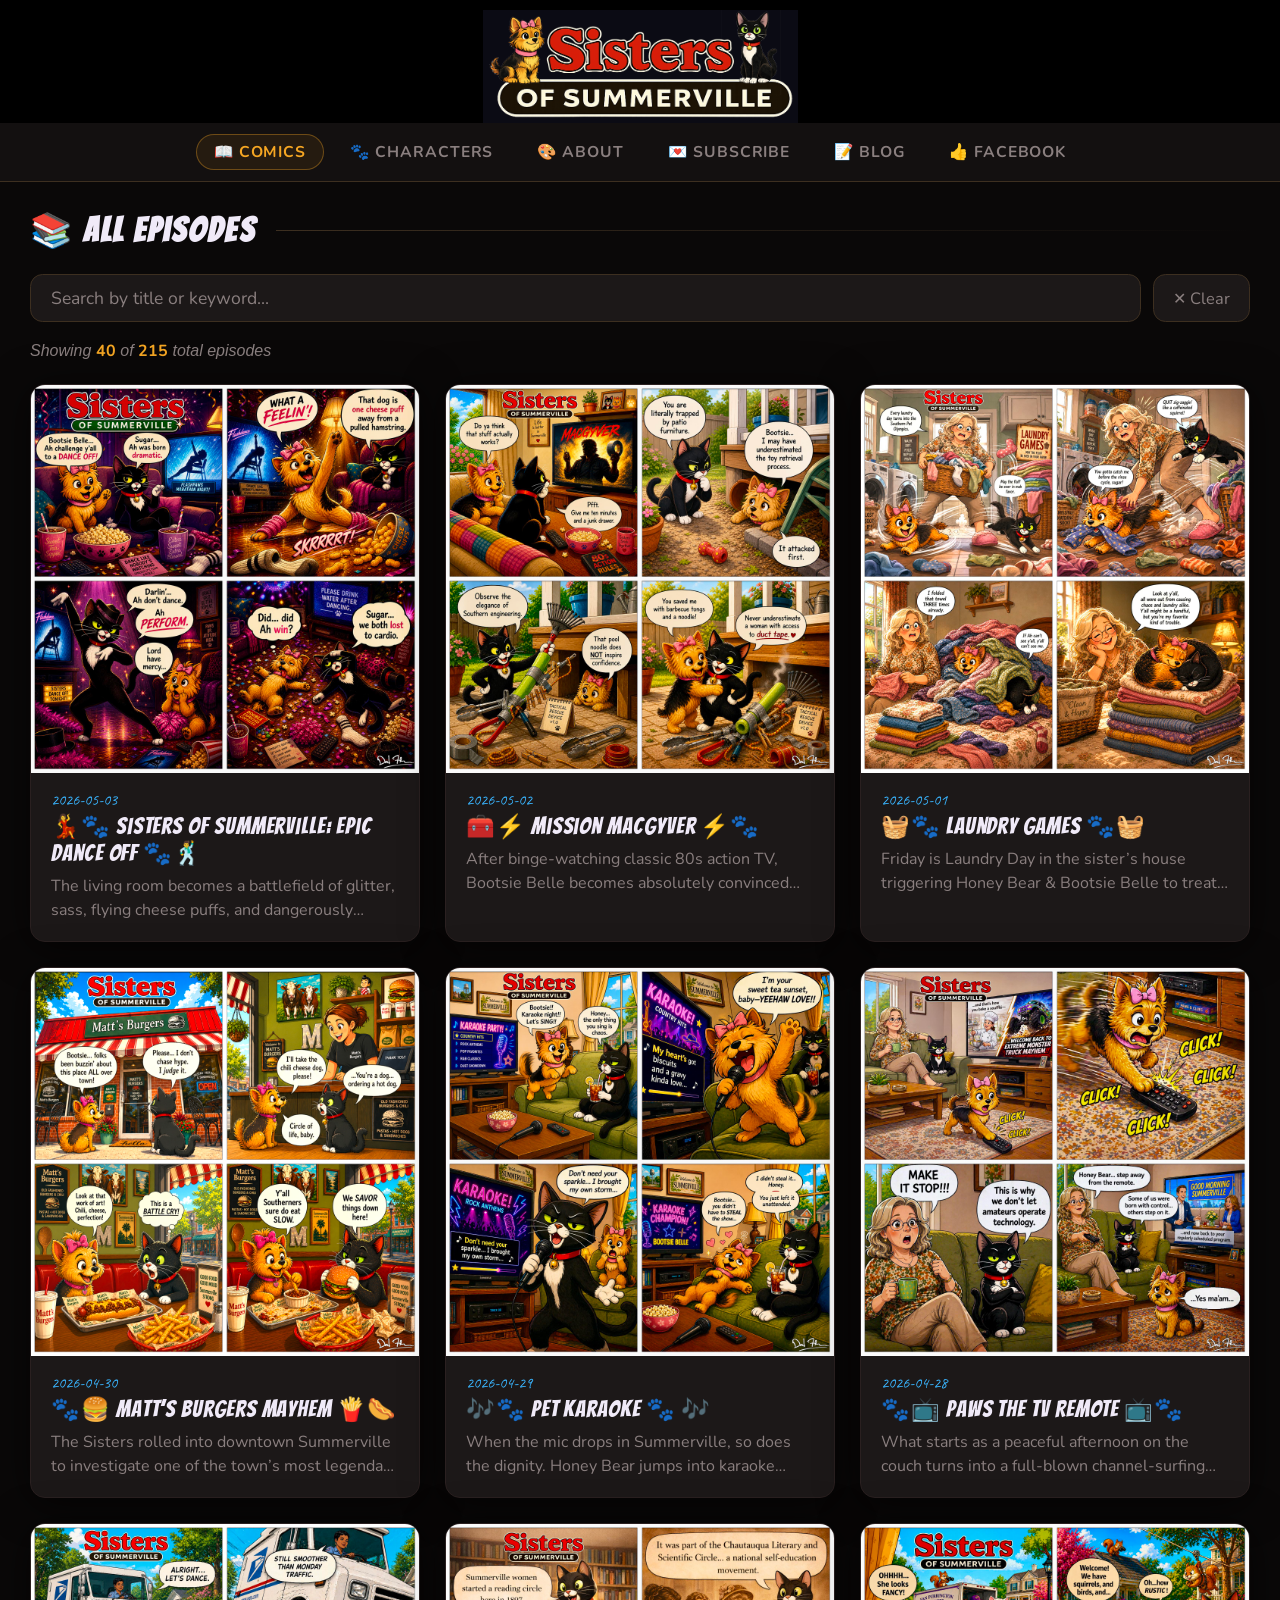
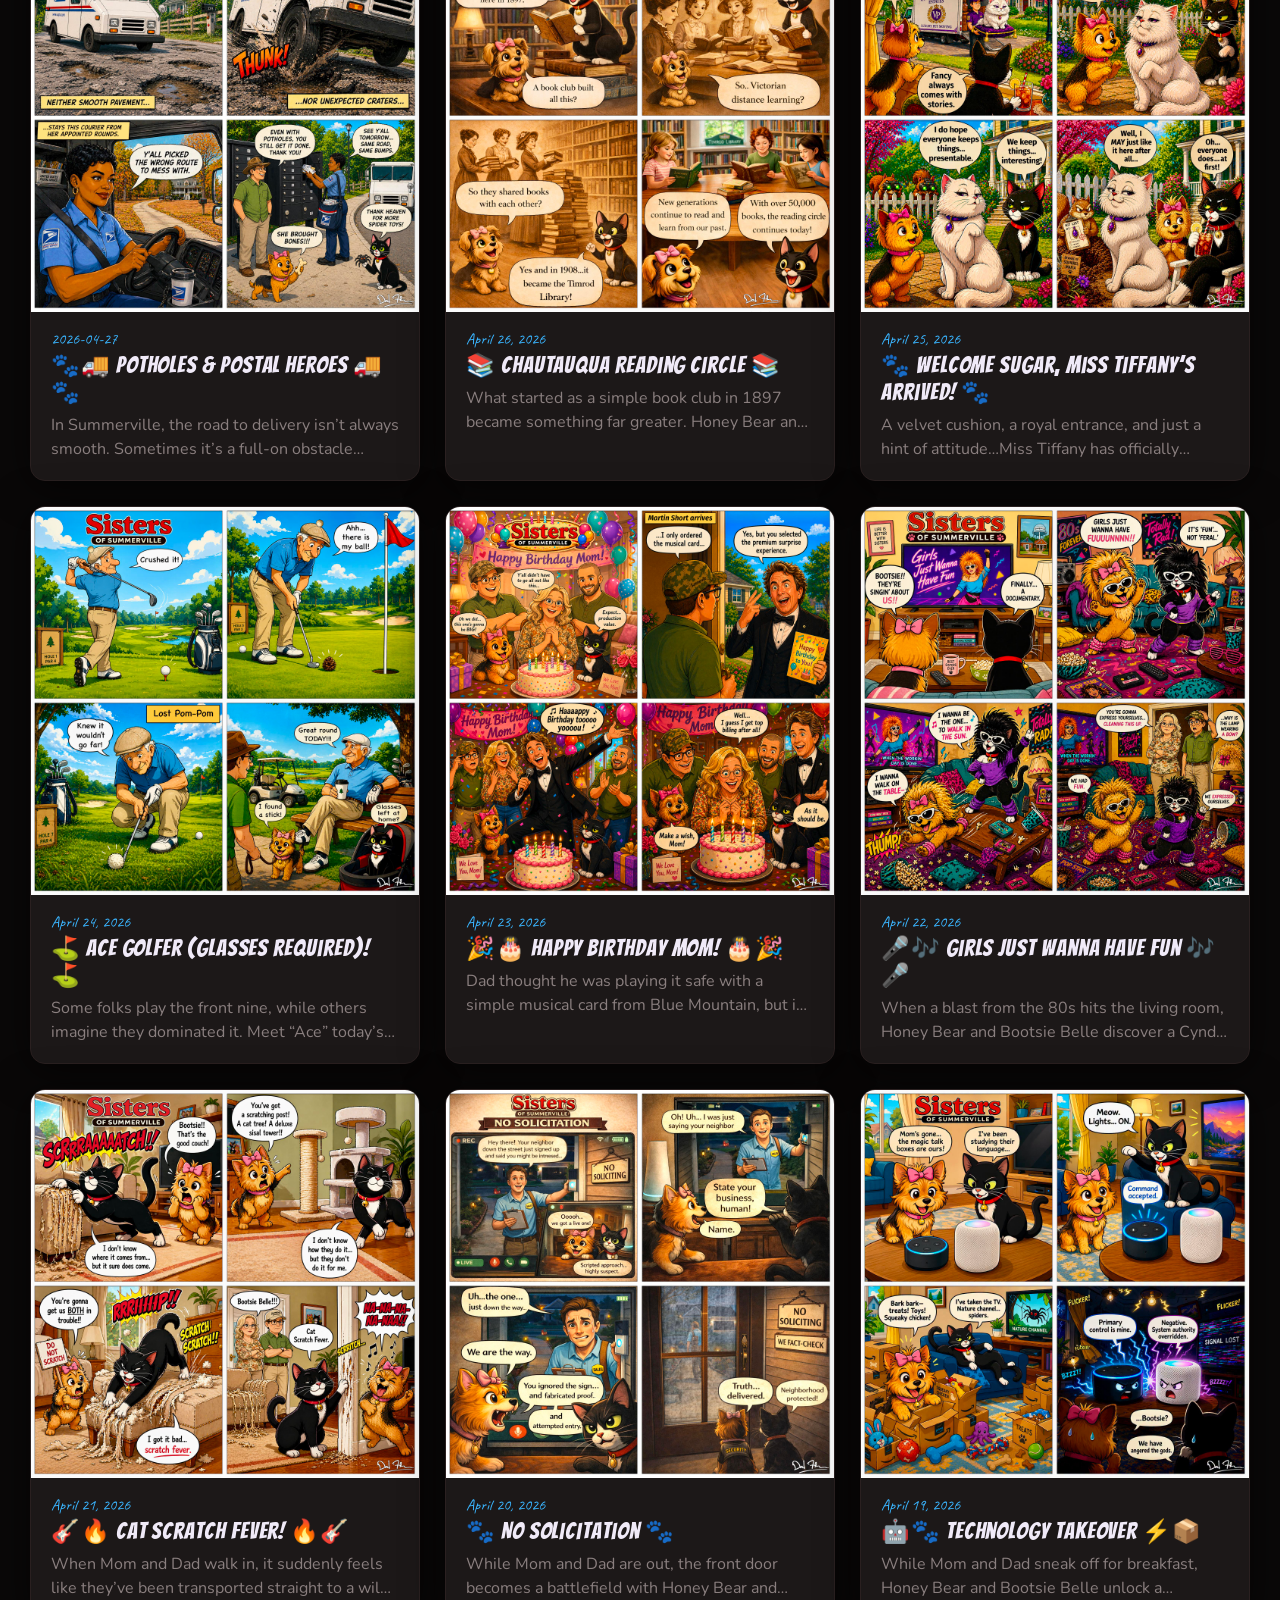
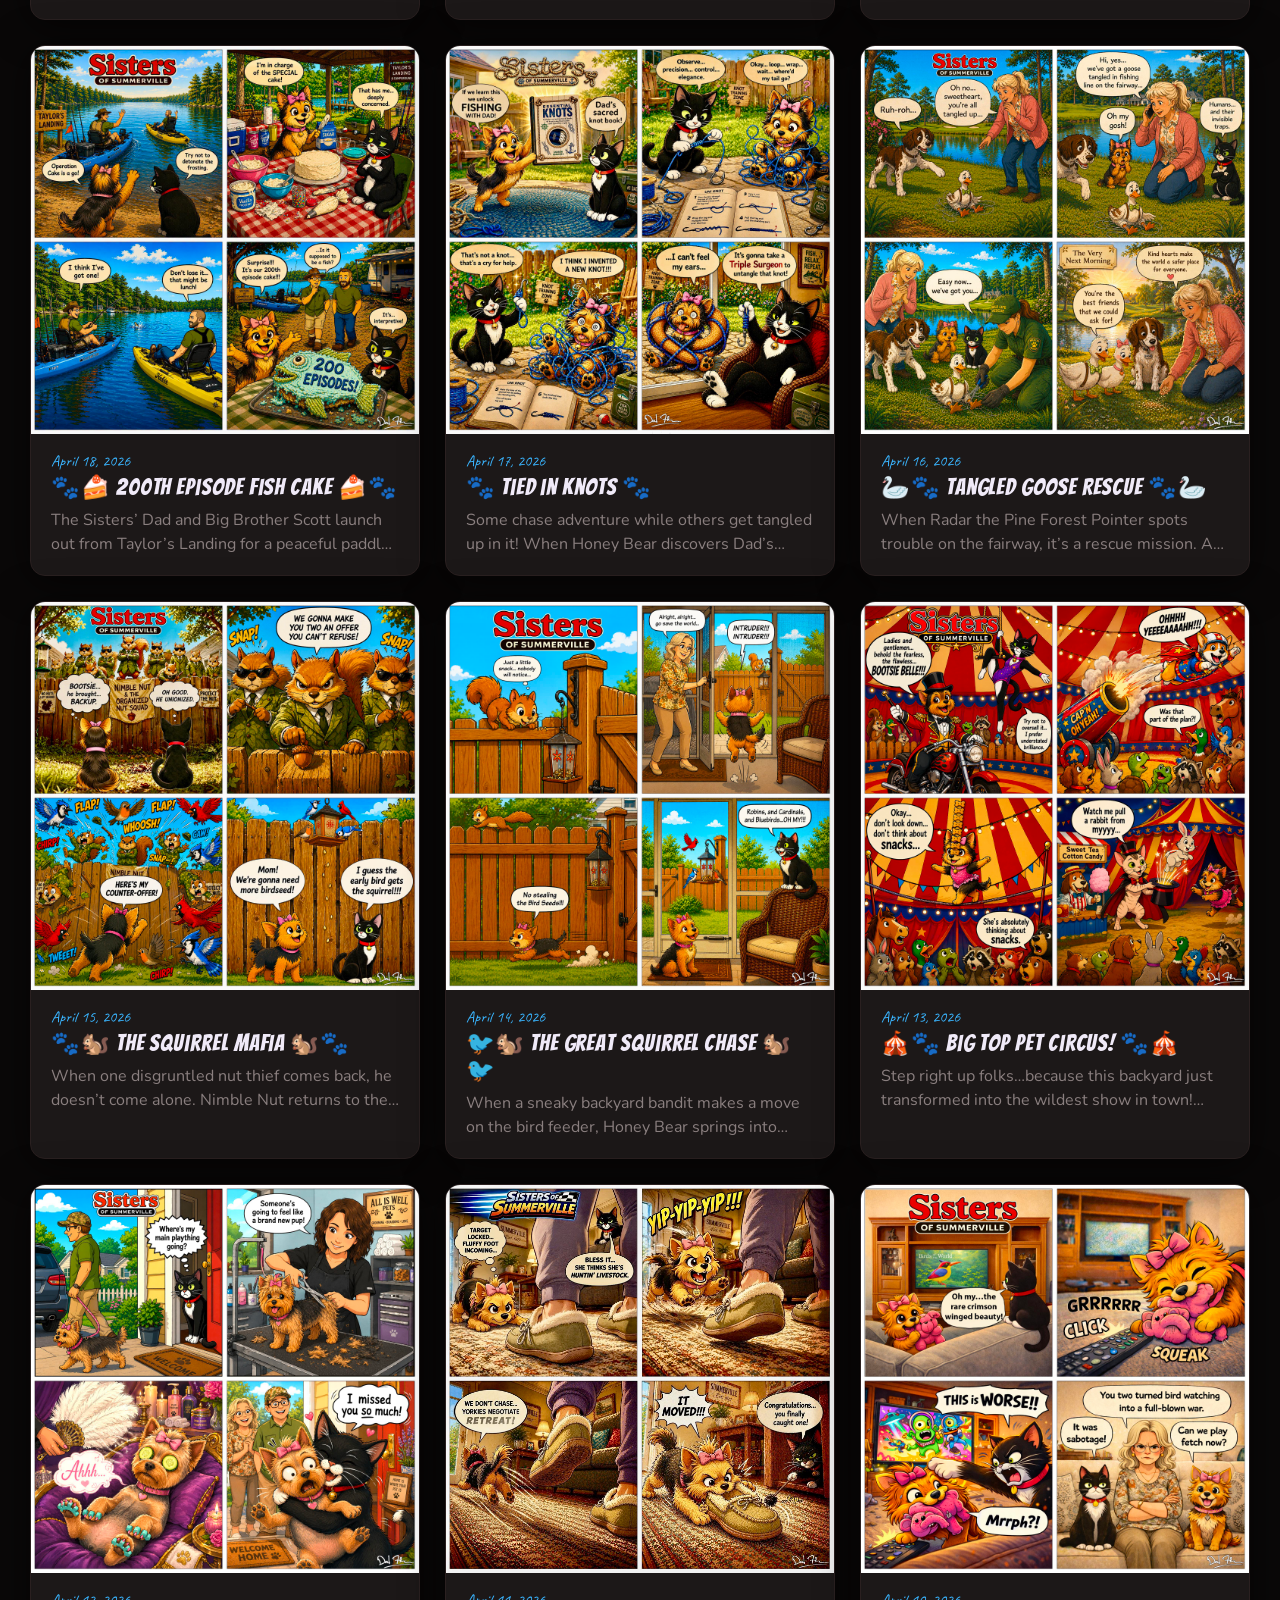
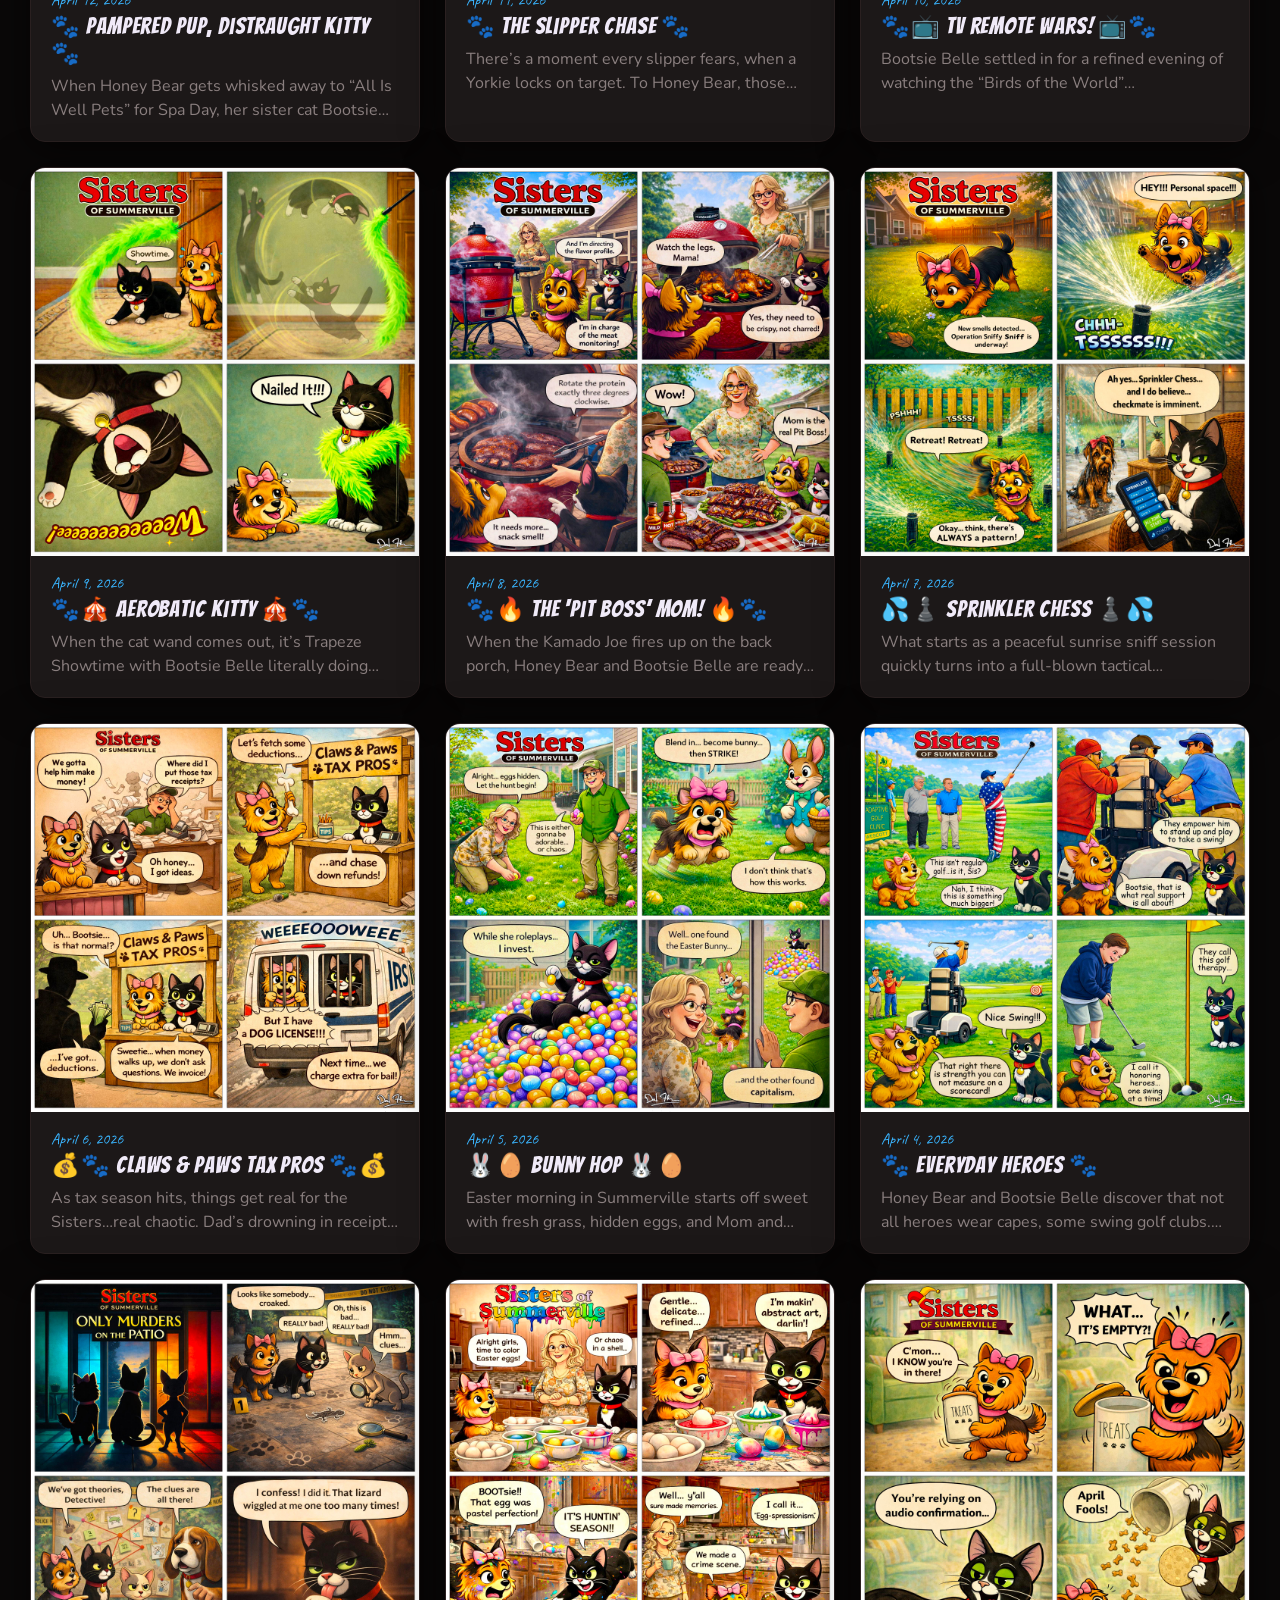
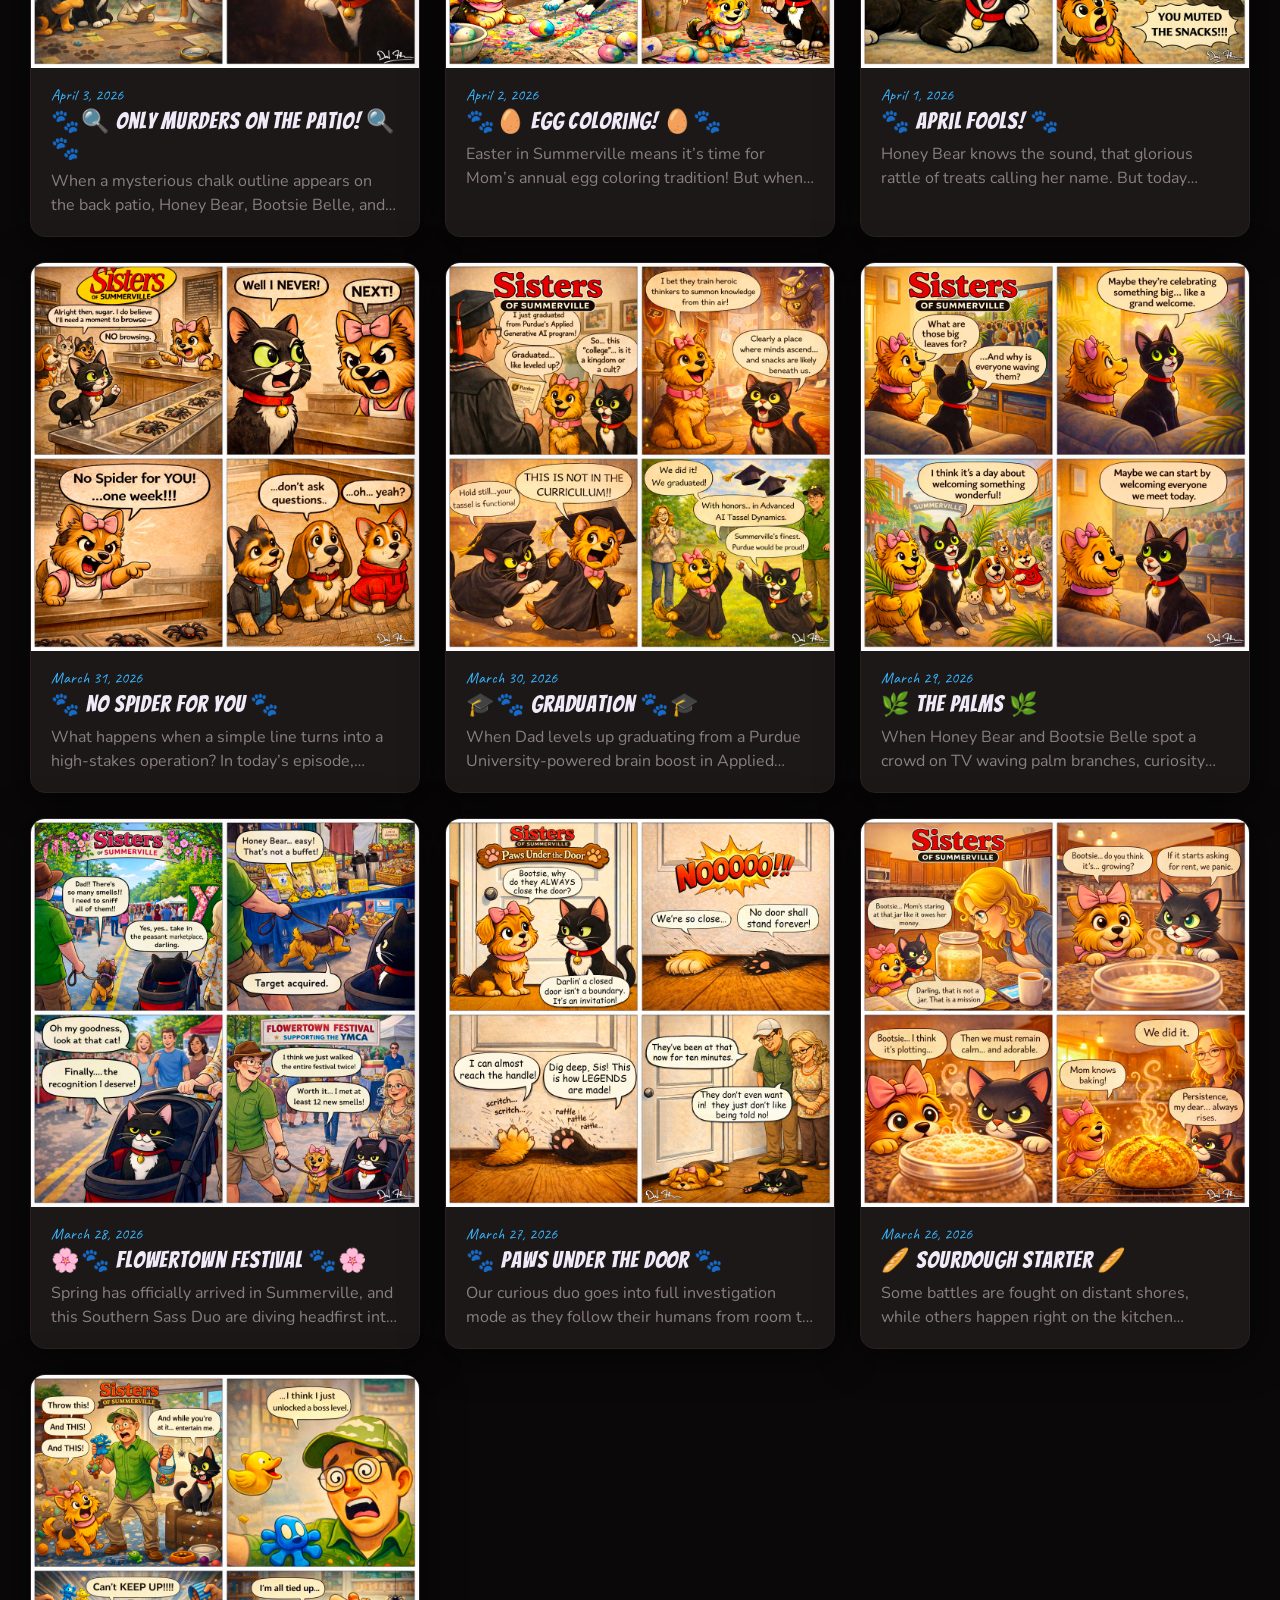
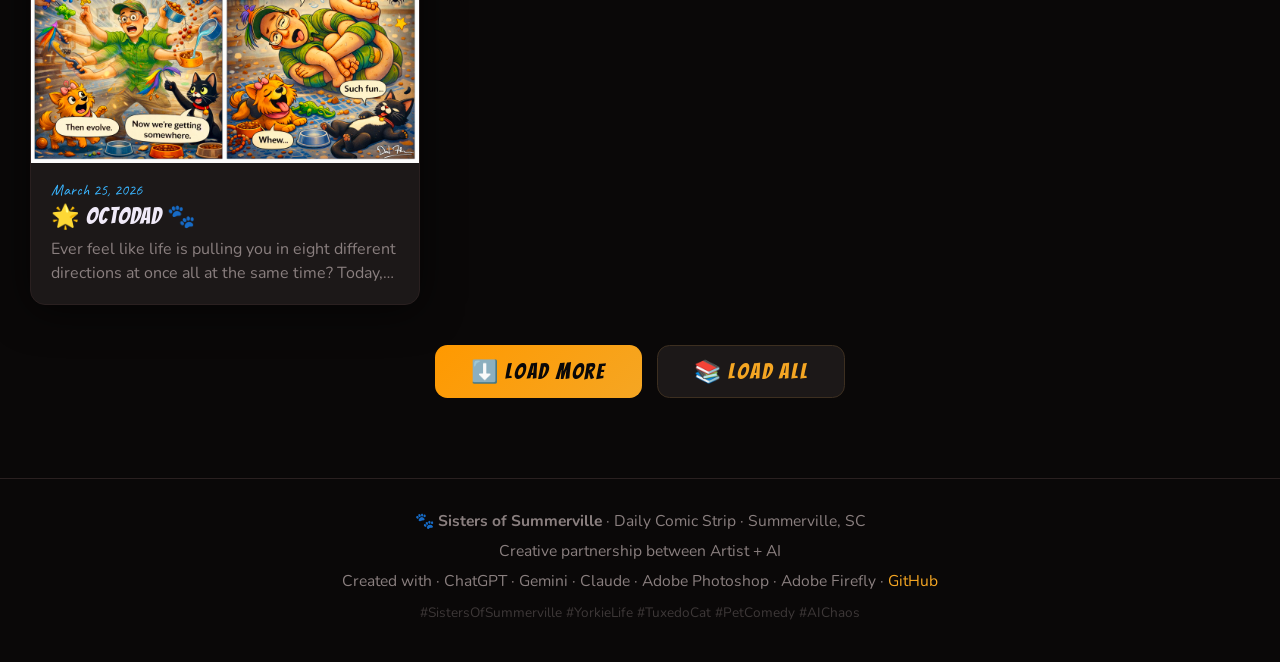
==== commit ee1f7525: "Add files via upload" ====
--- a/index.html
+++ b/index.html
@@ -8,527 +8,60 @@
 <link rel="preconnect" href="https://fonts.googleapis.com">
 <link rel="preconnect" href="https://fonts.gstatic.com" crossorigin>
 <link href="https://fonts.googleapis.com/css2?family=Bangers&family=Nunito:wght@400;600;700&family=Caveat:wght@500;700&display=swap" rel="stylesheet">
-<style>
-  :root {
-    --bg-deep:    #0a0808;
-    --bg-mid:     #131010;
-    --bg-card:    #1c1818;
-    --amber:      #f5a623;
-    --amber-glow: #ff9900;
-    --text-main:  #f0eaf8;
-    --text-muted: #8a7f7f;
-    --border:     #2a2020;
-    --border-lit: #3d2f20;
-    --radius:     12px;
-    --shadow:     0 4px 32px rgba(0,0,0,0.6);
-  }
-
-  html { zoom: 1.25; }
-
-  *, *::before, *::after { box-sizing: border-box; margin: 0; padding: 0; }
-
-  body {
-    font-family: 'Nunito', sans-serif;
-    background: var(--bg-deep);
-    color: var(--text-main);
-    min-height: 100vh;
-    overflow-x: hidden;
-  }
-
-  /* ── BANNER ── */
-  .site-banner {
-    display: block;
-    width: 100%;
-    background: #000;
-    text-align: center;
-    padding: 0.5rem 0 0;
-    line-height: 0;
-  }
-  .site-banner img {
-    max-width: 420px;
-    width: 60%;
-    height: auto;
-    display: inline-block;
-  }
-
-  .site-banner a, .single-banner a { display: inline-block; cursor: pointer; }
-
-  /* ── NAV ── */
-  nav {
-    display: flex;
-    justify-content: center;
-    gap: 0.4rem;
-    padding: 0.55rem 1rem;
-    background: var(--bg-mid);
-    border-bottom: 1px solid var(--border-lit);
-    flex-wrap: wrap;
-    position: sticky; top: 0; z-index: 100;
-    backdrop-filter: blur(12px);
-  }
-  .nav-link {
-    font-family: 'Nunito', sans-serif;
-    font-weight: 700; font-size: 0.78rem;
-    letter-spacing: 0.06em; text-transform: uppercase;
-    color: var(--text-muted); text-decoration: none;
-    padding: 0.3rem 0.85rem; border-radius: 20px;
-    border: 1px solid transparent;
-    transition: all 0.2s; cursor: pointer; background: none;
-  }
-  .nav-link:hover, .nav-link.active {
-    color: var(--amber);
-    border-color: rgba(245,166,35,0.35);
-    background: rgba(245,166,35,0.08);
-  }
-
-  /* ── GALLERY MAIN ── */
-  main { max-width: 1200px; margin: 0 auto; padding: 1.4rem 1.5rem 3rem; }
-
-  .section-head { display: flex; align-items: center; gap: 1rem; margin-bottom: 1.2rem; }
-  .section-head h2 { font-family: 'Bangers', cursive; font-size: 1.7rem; letter-spacing: 0.06em; white-space: nowrap; }
-  .accent-line { flex: 1; height: 1px; background: linear-gradient(90deg, var(--border-lit), transparent); }
-
-  .search-wrap { display: flex; gap: 0.6rem; margin-bottom: 0.9rem; flex-wrap: wrap; }
-  .search-input {
-    flex: 1; min-width: 200px;
-    background: var(--bg-card); border: 1px solid var(--border-lit);
-    border-radius: 10px; padding: 0.55rem 1rem;
-    color: var(--text-main); font-family: 'Nunito', sans-serif; font-size: 0.88rem; outline: none;
-    transition: border-color 0.2s, box-shadow 0.2s;
-  }
-  .search-input::placeholder { color: var(--text-muted); }
-  .search-input:focus { border-color: var(--amber); box-shadow: 0 0 0 3px rgba(245,166,35,0.1); }
-  .search-clear {
-    background: var(--bg-card); border: 1px solid var(--border-lit);
-    border-radius: 10px; padding: 0.55rem 0.95rem;
-    color: var(--text-muted); font-size: 0.82rem;
-    cursor: pointer; font-family: 'Nunito', sans-serif; transition: all 0.2s;
-  }
-  .search-clear:hover { color: var(--text-main); border-color: var(--amber); }
-
-  .search-count { font-size: 0.8rem; color: var(--text-muted); margin-bottom: 1.1rem; font-style: italic; }
-  .search-count span { color: var(--amber); font-style: normal; font-weight: 700; }
-
-  /* ── GRID ── */
-  .comic-grid {
-    display: grid;
-    grid-template-columns: repeat(auto-fill, minmax(270px, 1fr));
-    gap: 1.25rem;
-  }
-  .comic-card {
-    background: var(--bg-card); border: 1px solid var(--border);
-    border-radius: var(--radius); overflow: hidden;
-    cursor: pointer; transition: transform 0.2s, border-color 0.2s, box-shadow 0.2s;
-    box-shadow: var(--shadow); animation: fadeUp 0.35s ease both;
-  }
-  @keyframes fadeUp { from { opacity:0; transform:translateY(14px); } to { opacity:1; transform:translateY(0); } }
-  .comic-card:hover { transform: translateY(-4px); border-color: var(--amber); box-shadow: 0 8px 36px rgba(245,166,35,0.15), var(--shadow); }
-
-  .card-img-wrap { position: relative; aspect-ratio: 1/1; overflow: hidden; background: var(--bg-mid); }
-  .card-img-wrap::after {
-    content: '🔍 Read'; position: absolute; inset: 0;
-    background: rgba(10,8,8,0.5); display: flex; align-items: center; justify-content: center;
-    font-family: 'Bangers', cursive; font-size: 1.25rem; letter-spacing: 0.08em; color: var(--amber);
-    opacity: 0; transition: opacity 0.2s;
-  }
-  .comic-card:hover .card-img-wrap::after { opacity: 1; }
-  .card-img-wrap img { width:100%; height:100%; object-fit:cover; transition: transform 0.3s; }
-  .comic-card:hover .card-img-wrap img { transform: scale(1.03); }
-
-  .card-body { padding: 0.85rem 1rem 0.95rem; }
-  .card-meta { font-family: 'Caveat', cursive; font-size: 0.8rem; color: #3ab5ff; margin-bottom: 0.15rem; }
-  .card-title { font-family: 'Bangers', cursive; font-size: 1.15rem; letter-spacing: 0.04em; margin-bottom: 0.35rem; }
-  .card-intro { font-size: 0.8rem; color: var(--text-muted); line-height: 1.5;
-    display: -webkit-box; -webkit-line-clamp: 2; -webkit-box-orient: vertical; overflow: hidden; }
-
-  .no-results { grid-column: 1/-1; text-align: center; padding: 3rem; color: var(--text-muted); }
-
-  /* ══════════════════════════════════════
-     SINGLE COMIC VIEW
-  ══════════════════════════════════════ */
-  #view-single { display: none; }
-
-  .single-banner { background: #000; text-align: center; padding: 0.5rem 0 0; line-height: 0; }
-  .single-banner img { max-width: 360px; width: 52%; height: auto; display: inline-block; }
-
-  .comic-viewer { max-width: 1060px; margin: 0.9rem auto 0; padding: 0 1rem 0.5rem; }
-
-  /* Row 2 grid */
-  .viewer-row {
-    display: grid;
-    grid-template-columns: 52px 1fr 1fr 52px;
-    gap: 0.9rem;
-    align-items: center;
-    margin-bottom: 1rem;
-  }
-
-  .nav-arrow {
-    display: flex; align-items: center; justify-content: center;
-    width: 44px; height: 44px;
-    border-radius: 50%; border: 2px solid var(--border-lit);
-    background: var(--bg-card); color: var(--amber);
-    font-size: 1.3rem; cursor: pointer; transition: all 0.2s;
-    flex-shrink: 0; align-self: center;
-    user-select: none; line-height: 1;
-  }
-  .nav-arrow:hover:not(.disabled) { background: rgba(245,166,35,0.14); border-color: var(--amber); transform: scale(1.08); }
-  .nav-arrow.disabled { color: #2e2828; border-color: #1e1a1a; cursor: default; pointer-events: none; }
-
-  /* Caption box */
-  .caption-box {
-    background: var(--bg-card); border: 1px solid var(--border-lit);
-    border-radius: var(--radius); padding: 1.1rem 1.3rem;
-    aspect-ratio: 1/1; overflow-y: auto;
-    display: flex; flex-direction: column; gap: 0.55rem;
-  }
-  .caption-date { font-family: 'Caveat', cursive; font-size: 0.92rem; color: #3ab5ff; }
-  .caption-title {
-    font-family: 'Bangers', cursive; font-size: 1.55rem; letter-spacing: 0.04em;
-    background: linear-gradient(135deg, #ffe0a0, var(--amber));
-    -webkit-background-clip: text; -webkit-text-fill-color: transparent; background-clip: text;
-    line-height: 1.15;
-  }
-  .caption-divider { height: 1px; background: var(--border-lit); }
-  .caption-text { font-size: 0.86rem; color: var(--text-muted); line-height: 1.65; white-space: pre-line; flex: 1; }
-  .caption-tags { display: flex; flex-wrap: wrap; gap: 0.35rem; margin-top: auto; padding-top: 0.4rem; }
-  .caption-tag { font-size: 0.68rem; padding: 0.12rem 0.55rem; border-radius: 20px; border: 1px solid var(--border-lit); color: var(--text-muted); font-weight: 700; }
-
-  /* Comic image */
-  .comic-img-wrap { aspect-ratio: 1/1; border-radius: var(--radius); overflow: hidden; background: var(--bg-mid); border: 1px solid var(--border-lit); }
-  .comic-img-wrap img { width:100%; height:100%; object-fit:cover; display:block; }
-
-  /* Row 3: share */
-  .share-row { display: flex; justify-content: center; gap: 0.65rem; margin-bottom: 1rem; flex-wrap: wrap; }
-  .share-btn {
-    display: flex; align-items: center; gap: 0.35rem;
-    padding: 0.5rem 1.15rem; border-radius: 8px;
-    font-family: 'Nunito', sans-serif; font-weight: 700; font-size: 0.82rem;
-    cursor: pointer; border: 1px solid transparent; transition: all 0.18s;
-    text-decoration: none; letter-spacing: 0.04em;
-  }
-  .share-fb   { background: rgba(24,119,242,0.1);  border-color: rgba(24,119,242,0.4); color: #6ba3f5; }
-  .share-x    { background: rgba(255,255,255,0.04); border-color: rgba(255,255,255,0.14); color: #bbb; }
-  .share-copy { background: rgba(245,166,35,0.08);  border-color: rgba(245,166,35,0.35); color: var(--amber); }
-  .share-back { background: rgba(192,57,43,0.08);   border-color: rgba(192,57,43,0.3);  color: #e87c6e; }
-  .share-btn:hover { filter: brightness(1.2); transform: translateY(-1px); }
-
-  /* ── BLOG ── */
-  .blog-grid { display: flex; flex-direction: column; gap: 1.5rem; }
-
-  .blog-card {
-    background: var(--bg-card); border: 1px solid var(--border);
-    border-radius: var(--radius); overflow: hidden;
-    cursor: pointer; transition: border-color 0.2s, box-shadow 0.2s;
-    box-shadow: var(--shadow); animation: fadeUp 0.35s ease both;
-  }
-  .blog-card:hover { border-color: var(--amber); box-shadow: 0 8px 36px rgba(245,166,35,0.15), var(--shadow); }
-
-  .blog-card-inner { display: grid; grid-template-columns: 200px 1fr; }
-  .blog-thumb { aspect-ratio: 16/9; overflow: hidden; background: var(--bg-mid); }
-  .blog-thumb img { width:100%; height:100%; object-fit:cover; transition: transform 0.3s; }
-  .blog-card:hover .blog-thumb img { transform: scale(1.04); }
-  .blog-thumb-youtube {
-    aspect-ratio: 16/9; background: #000;
-    display: flex; align-items: center; justify-content: center;
-    position: relative; overflow: hidden;
-  }
-  .blog-thumb-youtube img { width:100%; height:100%; object-fit:cover; opacity:0.7; }
-  .blog-thumb-youtube .play-icon {
-    position: absolute; font-size: 2.5rem;
-    filter: drop-shadow(0 2px 8px rgba(0,0,0,0.7));
-  }
-  .blog-card-body { padding: 1.2rem 1.4rem; display: flex; flex-direction: column; gap: 0.4rem; }
-  .blog-date { font-family: 'Caveat', cursive; font-size: 0.85rem; color: var(--blue); }
-  .blog-title { font-family: 'Bangers', cursive; font-size: 1.35rem; letter-spacing: 0.04em; line-height: 1.2; }
-  .blog-excerpt { font-size: 0.83rem; color: var(--text-muted); line-height: 1.55;
-    display: -webkit-box; -webkit-line-clamp: 3; -webkit-box-orient: vertical; overflow: hidden; }
-  .blog-tags { display: flex; flex-wrap: wrap; gap: 0.35rem; margin-top: auto; padding-top: 0.3rem; }
-  .blog-tag { font-size: 0.65rem; padding: 0.1rem 0.5rem; border-radius: 20px;
-    border: 1px solid var(--border-lit); color: var(--text-muted); font-weight: 700; }
-  .blog-read-more { font-size: 0.78rem; color: var(--amber); font-weight: 700; margin-top: 0.4rem; }
-
-  /* Blog post view */
-  #view-blog-post { display: none; }
-  .blog-post-viewer { max-width: 780px; margin: 1.5rem auto; padding: 0 1.5rem 3rem; }
-  .blog-post-header { margin-bottom: 1.5rem; }
-  .blog-post-date { font-family: 'Caveat', cursive; font-size: 1rem; color: var(--blue); margin-bottom: 0.3rem; }
-  .blog-post-title {
-    font-family: 'Bangers', cursive; font-size: clamp(1.8rem, 4vw, 2.8rem);
-    letter-spacing: 0.04em; line-height: 1.1;
-    background: linear-gradient(135deg, #ffe0a0, var(--amber));
-    -webkit-background-clip: text; -webkit-text-fill-color: transparent; background-clip: text;
-    margin-bottom: 0.8rem;
-  }
-  .blog-post-tags { display: flex; flex-wrap: wrap; gap: 0.4rem; margin-bottom: 1.2rem; }
-
-  .blog-youtube-wrap {
-    width: 100%; aspect-ratio: 16/9;
-    border-radius: var(--radius); overflow: hidden;
-    background: #000; margin-bottom: 1.5rem;
-    border: 1px solid var(--border-lit);
-  }
-  .blog-youtube-wrap iframe { width:100%; height:100%; border:none; display:block; }
-
-  .blog-post-image { width:100%; border-radius: var(--radius); border: 1px solid var(--border-lit); margin-bottom: 1.5rem; display: block; }
-
-  .blog-post-body {
-    font-size: 0.97rem; color: var(--text-muted);
-    line-height: 1.8; white-space: pre-line;
-  }
-  .blog-post-body p { margin-bottom: 1rem; }
-
-  .blog-back-row { display: flex; justify-content: center; gap: 0.75rem; margin-top: 2rem; flex-wrap: wrap; }
-
-  @media (max-width: 560px) {
-    .blog-card-inner { grid-template-columns: 1fr; }
-    .blog-thumb, .blog-thumb-youtube { aspect-ratio: 16/9; }
-  }
-
-  /* ── FOOTER ── */
-  .site-footer {
-    text-align: center; padding: 1.4rem 1.5rem 1.8rem;
-    border-top: 1px solid var(--border);
-    color: var(--text-muted); font-size: 0.78rem; line-height: 1.9;
-  }
-  .site-footer a { color: var(--amber); text-decoration: none; }
-  .site-footer a:hover { text-decoration: underline; }
-  .footer-tags { font-size: 0.68rem; opacity: 0.4; margin-top: 0.2rem; }
-
-  /* ── ABOUT / SUBSCRIBE ── */
-  #section-about, #section-subscribe, #section-characters, #section-blog { display: none; }
-
-  /* ── MODAL BACKDROP ── */
-  .modal-backdrop {
-    display: none;
-    position: fixed; inset: 0;
-    background: rgba(8,7,12,0.92);
-    z-index: 200;
-    align-items: center;
-    justify-content: center;
-    padding: 1.5rem;
-    backdrop-filter: blur(6px);
-  }
-  .modal-backdrop.open { display: flex; }
-
-  /* ── LOAD MORE ── */
-  #loadMoreBar { display: none; }
-  #loadMoreBar.visible { display: flex !important; }
-  .load-btn {
-    font-family: 'Bangers', cursive; letter-spacing: 0.08em; font-size: 1.1rem;
-    padding: 0.65rem 1.8rem; border-radius: 10px; border: none;
-    cursor: pointer; transition: filter 0.2s, transform 0.2s;
-  }
-  .load-more-btn { background: linear-gradient(135deg, var(--amber-glow), var(--amber)); color: #0a0808; }
-  .load-all-btn  { background: var(--bg-card); color: var(--amber); border: 1px solid var(--border-lit); }
-  .load-btn:hover { filter: brightness(1.12); transform: translateY(-2px); }
-
-  /* ── CHARACTERS ── */
-  .char-grid {
-    display: grid;
-    grid-template-columns: repeat(auto-fill, minmax(200px, 1fr));
-    gap: 1.25rem;
-  }
-  .char-card {
-    background: var(--bg-card);
-    border: 1px solid var(--border);
-    border-radius: var(--radius);
-    overflow: hidden;
-    cursor: pointer;
-    transition: transform 0.2s, border-color 0.2s, box-shadow 0.2s;
-    box-shadow: var(--shadow);
-    animation: fadeUp 0.35s ease both;
-  }
-  .char-card:hover {
-    transform: translateY(-4px);
-    border-color: var(--amber);
-    box-shadow: 0 8px 36px rgba(245,166,35,0.15), var(--shadow);
-  }
-  .char-img-wrap {
-    position: relative;
-    aspect-ratio: 1/1;
-    overflow: hidden;
-    background: var(--bg-mid);
-  }
-  .char-img-wrap::after {
-    content: '👁 Profile';
-    position: absolute; inset: 0;
-    background: rgba(10,8,8,0.5);
-    display: flex; align-items: center; justify-content: center;
-    font-family: 'Bangers', cursive; font-size: 1.1rem; letter-spacing: 0.08em; color: var(--amber);
-    opacity: 0; transition: opacity 0.2s;
-  }
-  .char-card:hover .char-img-wrap::after { opacity: 1; }
-  .char-img-wrap img { width:100%; height:100%; object-fit:cover; transition: transform 0.3s; }
-  .char-card:hover .char-img-wrap img { transform: scale(1.05); }
-  .char-card-body { padding: 0.75rem 0.9rem 0.85rem; }
-  .char-name { font-family: 'Bangers', cursive; font-size: 1.1rem; letter-spacing: 0.04em; margin-bottom: 0.25rem; line-height: 1.2; }
-  .char-tags { display: flex; flex-wrap: wrap; gap: 0.3rem; }
-  .char-tag { font-size: 0.65rem; padding: 0.1rem 0.5rem; border-radius: 20px; border: 1px solid var(--border-lit); color: var(--text-muted); font-weight: 700; }
-
-  /* ── CHARACTER SINGLE VIEW ── */
-  #view-character { display: none; }
-
-  .char-viewer { max-width: 1060px; margin: 0.9rem auto 0; padding: 0 1rem 0.5rem; }
-
-  .char-viewer-row {
-    display: grid;
-    grid-template-columns: 52px 1fr 1fr 52px;
-    gap: 0.9rem;
-    align-items: center;
-    margin-bottom: 1rem;
-  }
-
-  .char-info-box {
-    background: var(--bg-card); border: 1px solid var(--border-lit);
-    border-radius: var(--radius); padding: 1.1rem 1.3rem;
-    aspect-ratio: 1/1; overflow-y: auto;
-    display: flex; flex-direction: column; gap: 0.55rem;
-  }
-  .char-info-name {
-    font-family: 'Bangers', cursive; font-size: 1.7rem; letter-spacing: 0.04em;
-    background: linear-gradient(135deg, #ffe0a0, var(--amber));
-    -webkit-background-clip: text; -webkit-text-fill-color: transparent; background-clip: text;
-    line-height: 1.15;
-  }
-  .char-info-divider { height: 1px; background: var(--border-lit); }
-  .char-info-desc { font-size: 0.88rem; color: var(--text-muted); line-height: 1.7; white-space: pre-line; flex: 1; }
-  .char-info-tags { display: flex; flex-wrap: wrap; gap: 0.35rem; margin-top: auto; padding-top: 0.4rem; }
-
-  .char-full-img-wrap { aspect-ratio: 1/1; border-radius: var(--radius); overflow: hidden; background: var(--bg-mid); border: 1px solid var(--border-lit); }
-  .char-full-img-wrap img { width:100%; height:100%; object-fit: contain; display:block; background: var(--bg-mid); }
-
-  @media (max-width: 680px) {
-    .char-viewer-row {
-      grid-template-columns: 40px 1fr 40px;
-      grid-template-rows: auto auto;
-      gap: 0.6rem;
-    }
-    .char-full-img-wrap { grid-column: 2; grid-row: 1; }
-    .char-info-box      { grid-column: 1/-1; grid-row: 2; aspect-ratio: auto; min-height: 160px; }
-    .char-nav-left      { grid-column: 1; grid-row: 1; }
-    .char-nav-right     { grid-column: 3; grid-row: 1; }
-  }
-
-  .about-box { background: var(--bg-card); border: 1px solid var(--border-lit); border-radius: var(--radius); padding: 1.8rem; max-width: 680px; margin: 0 auto; }
-  .about-grid { display: grid; grid-template-columns: 200px 1fr; gap: 1.8rem; align-items: start; }
-  .about-avatar { width: 200px; height: 200px; border-radius: 12px; border: 3px solid var(--amber); overflow: hidden; box-shadow: 0 0 24px rgba(245,166,35,0.25); flex-shrink: 0; }
-  .about-avatar img { width: 100%; height: 100%; object-fit: cover; display: block; }
-  .about-name { font-family: 'Bangers', cursive; font-size: 1.6rem; letter-spacing: 0.05em; }
-  .about-role { font-family: 'Caveat', cursive; font-size: 0.92rem; color: #3ab5ff; margin-bottom: 0.7rem; }
-  .about-bio  { font-size: 0.9rem; color: var(--text-muted); line-height: 1.7; margin-bottom: 0.9rem; }
-  .about-tags { display: flex; flex-wrap: wrap; gap: 0.4rem; }
-  .tag { font-size: 0.7rem; padding: 0.18rem 0.6rem; border-radius: 20px; border: 1px solid var(--border-lit); color: var(--text-muted); font-weight: 700; }
-  .tag-amber { border-color: rgba(245,166,35,0.4); color: var(--amber); background: rgba(245,166,35,0.07); }
-  .tag-blue  { border-color: rgba(58,181,255,0.35); color: #3ab5ff; background: rgba(58,181,255,0.07); }
-  .about-links { margin-top: 0.9rem; display: flex; gap: 0.55rem; flex-wrap: wrap; }
-  .about-link { font-size: 0.8rem; font-weight: 700; color: var(--text-muted); text-decoration: none; border: 1px solid var(--border-lit); padding: 0.28rem 0.75rem; border-radius: 8px; transition: all 0.2s; }
-  .about-link:hover { color: var(--amber); border-color: var(--amber); }
-
-  .newsletter-box { background: linear-gradient(135deg, rgba(58,181,255,0.04), rgba(245,166,35,0.04)); border: 1px solid var(--border-lit); border-radius: var(--radius); padding: 1.8rem; max-width: 480px; margin: 0 auto; text-align: center; }
-  .newsletter-title { font-family: 'Bangers', cursive; font-size: 1.8rem; letter-spacing: 0.06em; margin-bottom: 0.45rem; }
-  .newsletter-sub { font-size: 0.86rem; color: var(--text-muted); margin-bottom: 1.1rem; line-height: 1.6; }
-  .newsletter-form { display: flex; gap: 0.5rem; flex-wrap: wrap; }
-  .newsletter-input { flex: 1; min-width: 170px; background: var(--bg-card); border: 1px solid var(--border-lit); border-radius: 9px; padding: 0.6rem 0.9rem; color: var(--text-main); font-family: 'Nunito', sans-serif; font-size: 0.88rem; outline: none; transition: border-color 0.2s; }
-  .newsletter-input::placeholder { color: var(--text-muted); }
-  .newsletter-input:focus { border-color: var(--amber); }
-  .newsletter-btn { background: linear-gradient(135deg, var(--amber-glow), var(--amber)); border: none; border-radius: 9px; padding: 0.6rem 1.2rem; color: #0a0808; font-family: 'Bangers', cursive; font-size: 1rem; letter-spacing: 0.08em; cursor: pointer; transition: filter 0.2s, transform 0.2s; }
-  .newsletter-btn:hover { filter: brightness(1.1); transform: translateY(-2px); }
-  .newsletter-note { font-size: 0.7rem; color: var(--text-muted); margin-top: 0.6rem; }
-
-  /* ── TOAST ── */
-  .toast { position: fixed; bottom: 1.5rem; right: 1.5rem; background: var(--bg-card); border: 1px solid var(--amber); border-radius: 10px; padding: 0.6rem 1rem; color: var(--amber); font-size: 0.86rem; font-weight: 700; z-index: 999; transform: translateY(80px); opacity: 0; transition: all 0.3s; pointer-events: none; }
-  .toast.show { transform: translateY(0); opacity: 1; }
-
-  /* ── SCROLLBAR ── */
-  ::-webkit-scrollbar { width: 5px; }
-  ::-webkit-scrollbar-track { background: var(--bg-deep); }
-  ::-webkit-scrollbar-thumb { background: var(--border-lit); border-radius: 3px; }
-  ::-webkit-scrollbar-thumb:hover { background: var(--amber); }
-
-  /* ── RESPONSIVE ── */
-  @media (max-width: 680px) {
-    .viewer-row {
-      grid-template-columns: 40px 1fr 40px;
-      grid-template-rows: auto auto;
-      gap: 0.6rem;
-    }
-    .caption-box  { grid-column: 1/-1; grid-row: 2; aspect-ratio: auto; min-height: 160px; }
-    .nav-arrow-left  { grid-column: 1; grid-row: 1; }
-    .comic-img-wrap  { grid-column: 2; grid-row: 1; }
-    .nav-arrow-right { grid-column: 3; grid-row: 1; }
-  }
-  @media (max-width: 480px) {
-    .about-grid { grid-template-columns: 1fr; }
-    .about-avatar { margin: 0 auto; }
-  }
-</style>
+<link rel="stylesheet" href="css/styles.css">
+
 </head>
 <body>
 
-<!-- ══════════════════════════════════════
-     GALLERY VIEW
-═══════════════════════════════════════ -->
+<!-- GALLERY VIEW -->
 <div id="view-gallery">
-
   <div class="site-banner">
     <a href="index.html">
-      <img src="sos-banner.png" alt="Sisters of Summerville"
-           onerror="this.style.display='none'; document.getElementById('banner-fallback').style.display='block'">
+      <img src="sos-banner.png" alt="Sisters of Summerville" onerror="this.style.display='none'; document.getElementById('banner-fallback').style.display='block'">
     </a>
     <div id="banner-fallback" style="display:none; font-family:'Bangers',cursive; font-size:3rem; letter-spacing:0.05em; color:#f5a623; padding:1.2rem 0 0.6rem; text-shadow:0 0 30px rgba(245,166,35,0.4);"><a href="index.html" style="color:inherit;text-decoration:none;">Sisters of Summerville</a></div>
   </div>
-
   <nav>
-    <button class="nav-link active" onclick="showTab('comics',this)">📖 Comics</button>
-    <button class="nav-link" onclick="showTab('characters',this)">🐾 Characters</button>
-    <button class="nav-link" onclick="showTab('about',this)">🎨 About</button>
-    <button class="nav-link" onclick="showTab('subscribe',this)">📬 Subscribe</button>
-    <button class="nav-link" onclick="showTab('blog',this)">📝 Blog</button>
-    <a class="nav-link" href="https://facebook.com/profile.php?id=61581673621814" target="_blank">👍 Facebook</a>
+    <button class="nav-link active" onclick="showTab('comics',this)">&#128214; Comics</button>
+    <button class="nav-link" onclick="showTab('characters',this)">&#128062; Characters</button>
+    <button class="nav-link" onclick="showTab('about',this)">&#127912; About</button>
+    <button class="nav-link" onclick="showTab('subscribe',this)">&#128140; Subscribe</button>
+    <button class="nav-link" onclick="showTab('blog',this)">&#128221; Blog</button>
+    <a class="nav-link" href="https://facebook.com/profile.php?id=61581673621814" target="_blank">&#128077; Facebook</a>
   </nav>
-
   <main>
-
     <!-- COMICS TAB -->
     <section id="section-comics">
-      <div class="section-head">
-        <h2>📚 All Episodes</h2>
-        <div class="accent-line"></div>
-      </div>
+      <div class="section-head"><h2>&#128218; All Episodes</h2><div class="accent-line"></div></div>
       <div class="search-wrap">
-        <input class="search-input" id="searchInput" type="text" placeholder="🔎  Search by title or keyword…" oninput="handleSearch()">
-        <button class="search-clear" onclick="clearSearch()">✕ Clear</button>
+        <input class="search-input" id="searchInput" type="text" placeholder="Search by title or keyword..." oninput="handleSearch()">
+        <button class="search-clear" onclick="clearSearch()">&#10005; Clear</button>
       </div>
       <p class="search-count" id="searchCount"></p>
       <div class="comic-grid" id="comicGrid"></div>
       <div id="loadMoreBar" style="display:none; text-align:center; padding:2rem 0 1rem; gap:0.75rem; flex-wrap:wrap; justify-content:center;">
-        <button class="load-btn load-more-btn" onclick="loadMore()">⬇️ Load More</button>
-        <button class="load-btn load-all-btn"  onclick="loadAll()">📚 Load All</button>
-      </div>
-    </section>
-
+        <button class="load-btn load-more-btn" onclick="loadMore()">&#11015;&#65039; Load More</button>
+        <button class="load-btn load-all-btn" onclick="loadAll()">&#128218; Load All</button>
+      </div>
+    </section>
     <!-- CHARACTERS TAB -->
     <section id="section-characters">
-      <div class="section-head">
-        <h2>🐾 Characters</h2>
-        <div class="accent-line"></div>
-      </div>
+      <div class="section-head"><h2>&#128062; Characters</h2><div class="accent-line"></div></div>
       <div class="char-grid" id="charGrid"></div>
     </section>
-
     <!-- ABOUT TAB -->
     <section id="section-about">
-      <div class="section-head"><h2>🎨 About</h2><div class="accent-line"></div></div>
+      <div class="section-head"><h2>&#127912; About</h2><div class="accent-line"></div></div>
       <div class="about-box">
         <div class="about-grid">
           <div class="about-avatar">
-            <img src="David_Fliesen_with_the_Sisters_of_Summerville.JPEG" alt="David Fliesen with Honey Bear and Bootsie Belle"
-                 onerror="this.parentElement.innerHTML='🎨'">
+            <img src="David_Fliesen_with_the_Sisters_of_Summerville.JPEG" alt="David Fliesen with Honey Bear and Bootsie Belle" onerror="this.parentElement.innerHTML='&#127912;'">
           </div>
           <div>
             <div class="about-name">Sisters of Summerville</div>
-            <div class="about-role">Daily Comic Strip · Summerville, SC</div>
+            <div class="about-role">Daily Comic Strip &middot; Summerville, SC</div>
             <p class="about-bio">Artist David Fliesen has been partnering with multiple AI to make these daily comics about his real life dog and cat who live in Summerville, SC. He uses this to tell their story while also expressing his creative side and forcing himself to work with multiple Artificial Intelligence (AI) applications every day.</p>
-            <p style="margin: 0.6rem 0 0.8rem; font-size:0.9rem;">🎨 <a href="https://davidfliesen.github.io" target="_blank" style="color:var(--amber); font-weight:700; text-decoration:none;">See more of my work in my portfolio →</a></p>
+            <p style="margin: 0.6rem 0 0.8rem; font-size:0.9rem;">&#127912; <a href="https://davidfliesen.github.io" target="_blank" style="color:var(--amber); font-weight:700; text-decoration:none;">See more of my work in my portfolio &rarr;</a></p>
             <p class="about-bio">Honey Bear (a sassy Yorkie) and Bootsie Belle (a scheming tuxedo cat) get into fresh trouble powered by AI image generation and an artist's whole lot of love for pet chaos. This "Sisters of Summerville" blends a passion for AI, multimedia storytelling, and the very real personalities of two furry sisters.</p>
             <div class="about-tags">
               <span class="tag tag-amber">AI Art</span>
@@ -540,730 +73,161 @@
               <span class="tag">Daily Comic</span>
             </div>
             <div class="about-links">
-              <a class="about-link" href="https://www.linkedin.com/in/fliesen/" target="_blank">💼 LinkedIn</a>
-              <a class="about-link" href="https://facebook.com/profile.php?id=61581673621814" target="_blank">👍 Facebook</a>
-              <a class="about-link" href="https://github.com" target="_blank">🐙 GitHub</a>
+              <a class="about-link" href="https://www.linkedin.com/in/fliesen/" target="_blank">&#128188; LinkedIn</a>
+              <a class="about-link" href="https://facebook.com/profile.php?id=61581673621814" target="_blank">&#128077; Facebook</a>
+              <a class="about-link" href="https://github.com" target="_blank">&#128025; GitHub</a>
             </div>
           </div>
         </div>
       </div>
     </section>
-
     <!-- SUBSCRIBE TAB -->
     <section id="section-subscribe">
-      <div class="section-head"><h2>📬 Subscribe</h2><div class="accent-line"></div></div>
+      <div class="section-head"><h2>&#128140; Subscribe</h2><div class="accent-line"></div></div>
       <div class="newsletter-box" style="max-width:520px; margin:0 auto;">
-
         <style>
-          .followit--follow-form-container[attr-a][attr-b][attr-c][attr-d][attr-e][attr-f] .form-preview {
-            display: flex !important; flex-direction: column !important; justify-content: center !important;
-            margin-top: 30px !important; padding: clamp(17px, 5%, 40px) clamp(17px, 7%, 50px) !important;
-            max-width: none !important; border-radius: 6px !important;
-            box-shadow: 0 5px 25px rgba(34, 60, 47, 0.25) !important;
-          }
-          .followit--follow-form-container[attr-a][attr-b][attr-c][attr-d][attr-e][attr-f] .form-preview,
-          .followit--follow-form-container[attr-a][attr-b][attr-c][attr-d][attr-e][attr-f] .form-preview * { box-sizing: border-box !important; }
+          .followit--follow-form-container[attr-a][attr-b][attr-c][attr-d][attr-e][attr-f] .form-preview { display: flex !important; flex-direction: column !important; justify-content: center !important; margin-top: 30px !important; padding: clamp(17px, 5%, 40px) clamp(17px, 7%, 50px) !important; max-width: none !important; border-radius: 6px !important; box-shadow: 0 5px 25px rgba(34, 60, 47, 0.25) !important; }
+          .followit--follow-form-container[attr-a][attr-b][attr-c][attr-d][attr-e][attr-f] .form-preview, .followit--follow-form-container[attr-a][attr-b][attr-c][attr-d][attr-e][attr-f] .form-preview * { box-sizing: border-box !important; }
           .followit--follow-form-container[attr-a][attr-b][attr-c][attr-d][attr-e][attr-f] .form-preview .preview-heading { width: 100% !important; }
           .followit--follow-form-container[attr-a][attr-b][attr-c][attr-d][attr-e][attr-f] .form-preview .preview-heading h5 { margin-top: 0 !important; margin-bottom: 0 !important; }
           .followit--follow-form-container[attr-a][attr-b][attr-c][attr-d][attr-e][attr-f] .form-preview .preview-input-field { margin-top: 20px !important; width: 100% !important; }
-          .followit--follow-form-container[attr-a][attr-b][attr-c][attr-d][attr-e][attr-f] .form-preview .preview-input-field input { width: 100% !important; height: 40px !important; border-radius: 6px !important; border: 2px solid #e9e8e8 !important; background-color: #fff; outline: none !important; }
-          .followit--follow-form-container[attr-a][attr-b][attr-c][attr-d][attr-e][attr-f] .form-preview .preview-input-field input { color: #000000 !important; font-family: "Arial" !important; font-size: 14px; font-weight: 400; line-height: 20px; text-align: center; }
+          .followit--follow-form-container[attr-a][attr-b][attr-c][attr-d][attr-e][attr-f] .form-preview .preview-input-field input { width: 100% !important; height: 40px !important; border-radius: 6px !important; border: 2px solid #e9e8e8 !important; background-color: #fff; outline: none !important; color: #000000 !important; font-family: "Arial" !important; font-size: 14px; font-weight: 400; line-height: 20px; text-align: center; }
           .followit--follow-form-container[attr-a][attr-b][attr-c][attr-d][attr-e][attr-f] .form-preview .preview-input-field input::placeholder { color: #000000 !important; opacity: 1 !important; }
           .followit--follow-form-container[attr-a][attr-b][attr-c][attr-d][attr-e][attr-f] .form-preview .preview-submit-button { margin-top: 10px !important; width: 100% !important; }
-          .followit--follow-form-container[attr-a][attr-b][attr-c][attr-d][attr-e][attr-f] .form-preview .preview-submit-button button { width: 100% !important; height: 40px !important; border: 0 !important; border-radius: 6px !important; line-height: 0px !important; }
-          .followit--follow-form-container[attr-a][attr-b][attr-c][attr-d][attr-e][attr-f] .form-preview .preview-submit-button button:hover { cursor: pointer !important; }
+          .followit--follow-form-container[attr-a][attr-b][attr-c][attr-d][attr-e][attr-f] .form-preview .preview-submit-button button { width: 100% !important; height: 40px !important; border: 0 !important; border-radius: 6px !important; line-height: 0px !important; cursor: pointer !important; }
           .followit--follow-form-container[attr-a][attr-b][attr-c][attr-d][attr-e][attr-f] .powered-by-line { color: #231f20 !important; font-family: "Arial" !important; font-size: 13px !important; font-weight: 400 !important; line-height: 25px !important; text-align: center !important; text-decoration: none !important; display: flex !important; width: 100% !important; justify-content: center !important; align-items: center !important; margin-top: 10px !important; }
           .followit--follow-form-container[attr-a][attr-b][attr-c][attr-d][attr-e][attr-f] .powered-by-line img { margin-left: 10px !important; height: 1.13em !important; max-height: 1.13em !important; }
         </style>
-
         <div class="followit--follow-form-container" attr-a attr-b attr-c attr-d attr-e attr-f>
           <form action="https://api.follow.it/subscription-form/[base64]/8" method="post">
             <div class="form-preview" style="background-color: rgb(255, 255, 255); position: relative; border-style: solid; border-width: 1px; border-color: rgb(204, 204, 204);">
-              <div class="preview-heading">
-                <h5 style="font-family: Arial; font-weight: bold; color: rgb(10, 8, 8); font-size: 24px; text-align: center;">Subscribe to receive comic strips by email:</h5>
-              </div>
-              <div class="preview-input-field">
-                <input type="email" name="email" required placeholder="Enter your email" spellcheck="false" style="font-family: Arial; font-weight: normal; color: rgb(0, 0, 0); font-size: 20px; text-align: center; background-color: rgb(245, 166, 35);">
-              </div>
-              <div class="preview-submit-button">
-                <button type="submit" style="font-family: Arial; font-weight: bold; color: rgb(255, 255, 255); font-size: 18px; text-align: center; background-color: rgb(0, 0, 0);">Subscribe</button>
-              </div>
+              <div class="preview-heading"><h5 style="font-family: Arial; font-weight: bold; color: rgb(10, 8, 8); font-size: 24px; text-align: center;">Subscribe to receive comic strips by email:</h5></div>
+              <div class="preview-input-field"><input type="email" name="email" required placeholder="Enter your email" spellcheck="false" style="font-family: Arial; font-weight: normal; color: rgb(0, 0, 0); font-size: 20px; text-align: center; background-color: rgb(245, 166, 35);"></div>
+              <div class="preview-submit-button"><button type="submit" style="font-family: Arial; font-weight: bold; color: rgb(255, 255, 255); font-size: 18px; text-align: center; background-color: rgb(0, 0, 0);">Subscribe</button></div>
             </div>
           </form>
           <a href="https://follow.it" class="powered-by-line">Powered by <img src="https://follow.it/images/colored-logo.svg" alt="follow.it" height="17px"/></a>
         </div>
-
-      </div>
-    </section>
-
+      </div>
+    </section>
     <!-- BLOG TAB -->
     <section id="section-blog">
-      <div class="section-head">
-        <h2>📝 Blog</h2>
-        <div class="accent-line"></div>
-      </div>
-      <div class="blog-grid" id="blogGrid">
-        <div class="no-results"><p>Loading posts…</p></div>
-      </div>
-    </section>
-
+      <div class="section-head"><h2>&#128221; Blog</h2><div class="accent-line"></div></div>
+      <div class="blog-grid" id="blogGrid"><div class="no-results"><p>Loading posts...</p></div></div>
+    </section>
   </main>
-
-  <footer class="site-footer">
-    <div>🐾 <strong>Sisters of Summerville</strong> · Daily Comic Strip · Summerville, SC</div>
+  <footer class="site-footer">
+    <div>&#128062; <strong>Sisters of Summerville</strong> &middot; Daily Comic Strip &middot; Summerville, SC</div>
     <div>Creative partnership between Artist + AI</div>
-    <div>Created with · ChatGPT · Gemini · Claude · Adobe Photoshop · Adobe Firefly · <a href="https://github.com" target="_blank">GitHub</a></div>
-    <div class="footer-tags">#SistersOfSummerville #YorkieLife #TuxedoCat #PetComedy #AIChaos</div>
-  </footer>
-
+    <div>Created with &middot; ChatGPT &middot; Gemini &middot; Claude &middot; Adobe Photoshop &middot; Adobe Firefly &middot; <a href="https://github.com" target="_blank">GitHub</a></div>
+    <div class="footer-tags">#SistersOfSummerville #YorkieLife #TuxedoCat #PetComedy #AIChaos</div>
+  </footer>
 </div><!-- /view-gallery -->
 
-
-<!-- ══════════════════════════════════════
-     SINGLE COMIC VIEW
-═══════════════════════════════════════ -->
+<!-- SINGLE COMIC VIEW -->
 <div id="view-single">
-
-  <!-- ROW 1: Logo -->
   <div class="single-banner">
     <a href="index.html">
-      <img src="sos-banner.png" alt="Sisters of Summerville"
-           onerror="this.style.display='none'; document.getElementById('single-banner-fallback').style.display='block'">
+      <img src="sos-banner.png" alt="Sisters of Summerville" onerror="this.style.display='none'; document.getElementById('single-banner-fallback').style.display='block'">
     </a>
     <div id="single-banner-fallback" style="display:none; font-family:'Bangers',cursive; font-size:2.6rem; letter-spacing:0.05em; color:#f5a623; padding:1rem 0 0.5rem; text-shadow:0 0 30px rgba(245,166,35,0.4);"><a href="index.html" style="color:inherit;text-decoration:none;">Sisters of Summerville</a></div>
   </div>
-
   <div class="comic-viewer">
-
-    <!-- ROW 2: ◀ | caption | image | ▶ -->
     <div class="viewer-row">
-      <button class="nav-arrow nav-arrow-left"  id="arrowNewer" onclick="navigateComic(-1)" title="Newer episode">◀</button>
-
-      <div class="comic-img-wrap">
-        <img id="singleImg" src="" alt="">
-      </div>
-
+      <button class="nav-arrow nav-arrow-left" id="arrowNewer" onclick="navigateComic(-1)" title="Newer episode">&#9664;</button>
+      <div class="comic-img-wrap"><img id="singleImg" src="" alt=""></div>
       <div class="caption-box">
-        <div class="caption-date"  id="singleDate"></div>
+        <div class="caption-date" id="singleDate"></div>
         <div class="caption-title" id="singleTitle"></div>
         <div class="caption-divider"></div>
-        <p  class="caption-text"   id="singleIntro"></p>
-        <div class="caption-tags"  id="singleTags"></div>
-      </div>
-
-      <button class="nav-arrow nav-arrow-right" id="arrowOlder" onclick="navigateComic(1)" title="Older episode">▶</button>
-    </div>
-
-    <!-- ROW 3: Share buttons -->
+        <p class="caption-text" id="singleIntro"></p>
+        <div class="caption-tags" id="singleTags"></div>
+      </div>
+      <button class="nav-arrow nav-arrow-right" id="arrowOlder" onclick="navigateComic(1)" title="Older episode">&#9654;</button>
+    </div>
     <div class="share-row">
-      <a   class="share-btn share-fb"   id="shareFb" href="#" target="_blank">👍 Facebook</a>
-      <a   class="share-btn share-x"    id="shareX"  href="#" target="_blank">🐦 X / Twitter</a>
-      <button class="share-btn share-copy" onclick="copyLink()">🔗 Copy Link</button>
-      <button class="share-btn share-back" onclick="backToGallery()">◀ All Episodes</button>
-    </div>
-
-  </div>
-
-  <!-- ROW 4: Footer -->
-  <footer class="site-footer">
-    <div>🐾 <strong>Sisters of Summerville</strong> · Daily Comic Strip · Summerville, SC</div>
+      <a class="share-btn share-fb" id="shareFb" href="#" target="_blank">&#128077; Facebook</a>
+      <a class="share-btn share-x" id="shareX" href="#" target="_blank">&#128038; X / Twitter</a>
+      <button class="share-btn share-copy" onclick="copyLink()">&#128279; Copy Link</button>
+      <button class="share-btn share-back" onclick="backToGallery()">&#9664; All Episodes</button>
+    </div>
+  </div>
+  <footer class="site-footer">
+    <div>&#128062; <strong>Sisters of Summerville</strong> &middot; Daily Comic Strip &middot; Summerville, SC</div>
     <div>Creative partnership between Artist + AI</div>
-    <div>Created with · ChatGPT · Gemini · Claude · Adobe Photoshop · Adobe Firefly · <a href="https://github.com" target="_blank">GitHub</a></div>
-    <div class="footer-tags">#SistersOfSummerville #YorkieLife #TuxedoCat #PetComedy #AIChaos</div>
-  </footer>
-
+    <div>Created with &middot; ChatGPT &middot; Gemini &middot; Claude &middot; Adobe Photoshop &middot; Adobe Firefly &middot; <a href="https://github.com" target="_blank">GitHub</a></div>
+    <div class="footer-tags">#SistersOfSummerville #YorkieLife #TuxedoCat #PetComedy #AIChaos</div>
+  </footer>
 </div><!-- /view-single -->
 
 <!-- CHARACTER SINGLE VIEW -->
 <div id="view-character">
-
   <div class="single-banner">
     <a href="index.html">
-      <img src="sos-banner.png" alt="Sisters of Summerville"
-           onerror="this.style.display='none'; document.getElementById('char-banner-fallback').style.display='block'">
+      <img src="sos-banner.png" alt="Sisters of Summerville" onerror="this.style.display='none'; document.getElementById('char-banner-fallback').style.display='block'">
     </a>
     <div id="char-banner-fallback" style="display:none; font-family:'Bangers',cursive; font-size:2.6rem; letter-spacing:0.05em; color:#f5a623; padding:1rem 0 0.5rem; text-shadow:0 0 30px rgba(245,166,35,0.4);"><a href="index.html" style="color:inherit;text-decoration:none;">Sisters of Summerville</a></div>
   </div>
-
   <div class="char-viewer">
-
-    <!-- text left | image right | arrows either side -->
     <div class="char-viewer-row">
-      <button class="nav-arrow char-nav-left"  id="charArrowPrev" onclick="navigateChar(-1)" title="Previous character">◀</button>
-
+      <button class="nav-arrow char-nav-left" id="charArrowPrev" onclick="navigateChar(-1)" title="Previous character">&#9664;</button>
       <div class="char-info-box">
-        <div class="char-info-name"  id="charViewName"></div>
+        <div class="char-info-name" id="charViewName"></div>
         <div class="char-info-divider"></div>
-        <p   class="char-info-desc"  id="charViewDesc"></p>
-        <div class="char-info-tags"  id="charViewTags"></div>
-      </div>
-
+        <p class="char-info-desc" id="charViewDesc"></p>
+        <div class="char-info-tags" id="charViewTags"></div>
+      </div>
       <div class="char-full-img-wrap">
         <img id="charViewImg" src="[data-uri]" alt="">
       </div>
-
-      <button class="nav-arrow char-nav-right" id="charArrowNext" onclick="navigateChar(1)"  title="Next character">▶</button>
-    </div>
-
-    <!-- Back button -->
+      <button class="nav-arrow char-nav-right" id="charArrowNext" onclick="navigateChar(1)" title="Next character">&#9654;</button>
+    </div>
     <div class="share-row">
-      <button class="share-btn share-back" onclick="backToCharacters()">◀ All Characters</button>
-    </div>
-
-  </div>
-
-  <footer class="site-footer">
-    <div>🐾 <strong>Sisters of Summerville</strong> · Daily Comic Strip · Summerville, SC</div>
-    <div>Created with · ChatGPT · Gemini · Claude · Adobe Photoshop · Adobe Firefly · <a href="https://github.com" target="_blank">GitHub</a></div>
-    <div class="footer-tags">#SistersOfSummerville #YorkieLife #TuxedoCat #PetComedy #AIChaos</div>
-  </footer>
-
+      <button class="share-btn share-back" onclick="backToCharacters()">&#9664; All Characters</button>
+    </div>
+  </div>
+  <footer class="site-footer">
+    <div>&#128062; <strong>Sisters of Summerville</strong> &middot; Daily Comic Strip &middot; Summerville, SC</div>
+    <div>Created with &middot; ChatGPT &middot; Gemini &middot; Claude &middot; Adobe Photoshop &middot; Adobe Firefly &middot; <a href="https://github.com" target="_blank">GitHub</a></div>
+    <div class="footer-tags">#SistersOfSummerville #YorkieLife #TuxedoCat #PetComedy #AIChaos</div>
+  </footer>
 </div><!-- /view-character -->
 
-<!-- ══════════════════════════════════════
-     BLOG POST VIEW
-═══════════════════════════════════════ -->
+<!-- BLOG POST VIEW -->
 <div id="view-blog-post">
-
   <div class="single-banner">
     <a href="index.html">
-      <img src="sos-banner.png" alt="Sisters of Summerville"
-           onerror="this.style.display='none'">
-    </a>
-  </div>
-
+      <img src="sos-banner.png" alt="Sisters of Summerville" onerror="this.style.display='none'">
+    </a>
+  </div>
   <div class="blog-post-viewer">
     <div class="blog-post-header">
-      <div class="blog-post-date"  id="blogPostDate"></div>
+      <div class="blog-post-date" id="blogPostDate"></div>
       <div class="blog-post-title" id="blogPostTitle"></div>
-      <div class="blog-post-tags"  id="blogPostTags"></div>
-    </div>
-
-    <!-- YouTube embed (shown if post has youtube field) -->
+      <div class="blog-post-tags" id="blogPostTags"></div>
+    </div>
     <div class="blog-youtube-wrap" id="blogYoutubeWrap" style="display:none;">
       <iframe id="blogYoutubeFrame" src="" allow="accelerometer; autoplay; clipboard-write; encrypted-media; gyroscope; picture-in-picture" allowfullscreen></iframe>
     </div>
-
-    <!-- Image (shown if post has image field and no youtube) -->
     <img class="blog-post-image" id="blogPostImage" src="" alt="" style="display:none;">
-
     <div class="blog-post-body" id="blogPostBody"></div>
-
     <div class="blog-back-row">
-      <button class="share-btn share-fb"   id="blogShareFb"  onclick="shareBlogFb()">👍 Facebook</button>
-      <button class="share-btn share-x"    id="blogShareX"   onclick="shareBlogX()">🐦 X / Twitter</button>
-      <button class="share-btn share-copy" onclick="copyBlogLink()">🔗 Copy Link</button>
-      <button class="share-btn share-back" onclick="backToBlog()">◀ All Posts</button>
-    </div>
-  </div>
-
-  <footer class="site-footer">
-    <div>🐾 <strong>Sisters of Summerville</strong> · Daily Comic Strip · Summerville, SC</div>
-    <div>Creative partnership between Artist + AI · <a href="https://github.com" target="_blank">GitHub</a></div>
-    <div class="footer-tags">#SistersOfSummerville #YorkieLife #TuxedoCat #PetComedy #AIChaos</div>
-  </footer>
-
+      <button class="share-btn share-fb" onclick="shareBlogFb()">&#128077; Facebook</button>
+      <button class="share-btn share-x" onclick="shareBlogX()">&#128038; X / Twitter</button>
+      <button class="share-btn share-copy" onclick="copyBlogLink()">&#128279; Copy Link</button>
+      <button class="share-btn share-back" onclick="backToBlog()">&#9664; All Posts</button>
+    </div>
+  </div>
+  <footer class="site-footer">
+    <div>&#128062; <strong>Sisters of Summerville</strong> &middot; Daily Comic Strip &middot; Summerville, SC</div>
+    <div>Creative partnership between Artist + AI &middot; <a href="https://github.com" target="_blank">GitHub</a></div>
+    <div class="footer-tags">#SistersOfSummerville #YorkieLife #TuxedoCat #PetComedy #AIChaos</div>
+  </footer>
 </div><!-- /view-blog-post -->
 
 <div class="toast" id="toast"></div>
 
-<script>
-// ══════════════════════════════════════════
-//  STATE
-// ══════════════════════════════════════════
-let COMICS = [];
-let currentIndex = 0;
-let filteredComics = [];
-
-// ══════════════════════════════════════════
-//  LOAD captions.json
-// ══════════════════════════════════════════
-async function loadComics() {
-  try {
-    const res = await fetch('captions.json');
-    if (!res.ok) throw new Error('HTTP ' + res.status);
-    COMICS = await res.json();
-    filteredComics = [...COMICS];
-    renderGrid(filteredComics);
-  } catch (e) {
-    document.getElementById('comicGrid').innerHTML =
-      `<div class="no-results"><p>⚠️ Could not load captions.json — make sure it is in the same folder as index.html.<br><small>${e.message}</small></p></div>`;
-  }
-}
-
-// ══════════════════════════════════════════
-//  GALLERY RENDER
-// ══════════════════════════════════════════
-const PAGE_SIZE = 40;
-let visibleCount = PAGE_SIZE;
-
-function renderGrid(comics, append = false) {
-  const grid  = document.getElementById('comicGrid');
-  const count = document.getElementById('searchCount');
-  const bar   = document.getElementById('loadMoreBar');
-
-  const isFiltered = comics.length < COMICS.length;
-
-  // For searches, show all results with no pagination
-  const showAll = isFiltered;
-  const slice   = showAll ? comics : comics.slice(0, visibleCount);
-
-  count.innerHTML = isFiltered
-    ? `Found <span>${comics.length}</span> of <span>${COMICS.length}</span> total episodes`
-    : `Showing <span>${Math.min(visibleCount, comics.length)}</span> of <span>${COMICS.length}</span> total episodes`;
-
-  if (!comics.length) {
-    grid.innerHTML = `<div class="no-results"><p>🔍 No episodes found. Try a different search!</p></div>`;
-    bar.classList.remove('visible');
-    return;
-  }
-
-  const startIdx = append ? (visibleCount - PAGE_SIZE) : 0;
-  const newCards = slice.slice(startIdx).map((c, i) => {
-    const globalIdx = COMICS.indexOf(c);
-    return `
-      <article class="comic-card" onclick="openComic(${globalIdx})" style="animation-delay:${(append ? i : (startIdx + i)) * 0.03}s">
-        <div class="card-img-wrap">
-          <img src="${c.image}" alt="${c.title}"
-               loading="lazy"
-               onerror="this.src='https://placehold.co/600x600/1c1818/f5a623?text=${encodeURIComponent(c.title)}'">
-        </div>
-        <div class="card-body">
-          <div class="card-meta">${c.date}</div>
-          <div class="card-title">${c.title}</div>
-          <p class="card-intro">${c.intro.replace(/\n/g,' ')}</p>
-        </div>
-      </article>`;
-  }).join('');
-
-  if (append) {
-    grid.insertAdjacentHTML('beforeend', newCards);
-  } else {
-    grid.innerHTML = newCards;
-  }
-
-  // Show/hide Load More bar
-  if (!showAll && visibleCount < comics.length) {
-    bar.classList.add('visible');
-  } else {
-    bar.classList.remove('visible');
-  }
-}
-
-function loadMore() {
-  visibleCount += PAGE_SIZE;
-  renderGrid(filteredComics, true);
-}
-
-function loadAll() {
-  visibleCount = COMICS.length;
-  renderGrid(filteredComics, false);
-}
-
-// ══════════════════════════════════════════
-//  SEARCH
-// ══════════════════════════════════════════
-function handleSearch() {
-  const q = document.getElementById('searchInput').value.toLowerCase().trim();
-  visibleCount = PAGE_SIZE;
-  filteredComics = q
-    ? COMICS.filter(c =>
-        c.title.toLowerCase().includes(q) ||
-        c.intro.toLowerCase().includes(q) ||
-        c.date.includes(q) ||
-        (c.tags||[]).some(t => t.toLowerCase().includes(q)))
-    : [...COMICS];
-  renderGrid(filteredComics);
-}
-
-function clearSearch() {
-  document.getElementById('searchInput').value = '';
-  visibleCount = PAGE_SIZE;
-  filteredComics = [...COMICS];
-  renderGrid(filteredComics);
-}
-
-// ══════════════════════════════════════════
-//  SINGLE COMIC VIEW
-// ══════════════════════════════════════════
-function openComic(idx) {
-  currentIndex = idx;
-  renderSingle();
-  document.getElementById('view-gallery').style.display = 'none';
-  document.getElementById('view-single').style.display  = 'block';
-  window.scrollTo({ top: 0, behavior: 'smooth' });
-}
-
-function renderSingle() {
-  const c = COMICS[currentIndex];
-
-  document.getElementById('singleDate').textContent  = c.date;
-  document.getElementById('singleTitle').textContent = c.title;
-  document.getElementById('singleIntro').textContent = c.intro;
-
-  const img = document.getElementById('singleImg');
-  img.src = c.image; img.alt = c.title;
-  img.onerror = () => { img.src = `https://placehold.co/800x800/1c1818/f5a623?text=${encodeURIComponent(c.title)}`; };
-
-  document.getElementById('singleTags').innerHTML =
-    (c.tags||[]).map(t => `<span class="caption-tag">#${t}</span>`).join('');
-
-  // Arrows: array is newest-first (index 0 = newest)
-  // Left ◀ = newer = lower index   Right ▶ = older = higher index
-  document.getElementById('arrowNewer').classList.toggle('disabled', currentIndex <= 0);
-  document.getElementById('arrowOlder').classList.toggle('disabled', currentIndex >= COMICS.length - 1);
-
-  // Share URLs
-  const pageUrl   = window.location.href.split('#')[0] + '#' + encodeURIComponent(c.date);
-  const shareText = `Sisters of Summerville: "${c.title}" 🐶🐱 #SistersOfSummerville`;
-  document.getElementById('shareFb').href = `https://www.facebook.com/sharer/sharer.php?u=${encodeURIComponent(pageUrl)}&quote=${encodeURIComponent(shareText)}`;
-  document.getElementById('shareX').href  = `https://twitter.com/intent/tweet?text=${encodeURIComponent(shareText)}&url=${encodeURIComponent(pageUrl)}`;
-}
-
-// dir: -1 = newer (◀), +1 = older (▶)
-function navigateComic(dir) {
-  const next = currentIndex + dir;
-  if (next < 0 || next >= COMICS.length) return;
-  currentIndex = next;
-  renderSingle();
-  window.scrollTo({ top: 0, behavior: 'smooth' });
-}
-
-function backToGallery() {
-  document.getElementById('view-single').style.display  = 'none';
-  document.getElementById('view-gallery').style.display = 'block';
-  window.scrollTo({ top: 0, behavior: 'smooth' });
-}
-
-function copyLink() {
-  const c   = COMICS[currentIndex];
-  const url = window.location.href.split('#')[0] + '#' + encodeURIComponent(c.date);
-  navigator.clipboard.writeText(url)
-    .then(()  => showToast('🔗 Link copied!'))
-    .catch(()  => showToast('Could not copy link'));
-}
-
-// ══════════════════════════════════════════
-//  CHARACTERS
-// ══════════════════════════════════════════
-let CHARACTERS = [];
-let currentCharIndex = 0;
-
-async function loadCharacters() {
-  if (CHARACTERS.length) return;
-  try {
-    const res = await fetch('characters.json');
-    if (!res.ok) throw new Error('HTTP ' + res.status);
-    CHARACTERS = await res.json();
-    renderCharacters();
-  } catch(e) {
-    document.getElementById('charGrid').innerHTML =
-      `<div class="no-results"><p>⚠️ Could not load characters.json</p></div>`;
-  }
-}
-
-function renderCharacters() {
-  document.getElementById('charGrid').innerHTML = CHARACTERS.map((c, i) => `
-    <div class="char-card" onclick="openCharView(${i})" style="animation-delay:${i*0.04}s">
-      <div class="char-img-wrap">
-        <img src="${c.image}" alt="${c.name}" loading="lazy"
-             onerror="this.src='https://placehold.co/400x400/1c1818/f5a623?text=${encodeURIComponent(c.name)}'">
-      </div>
-      <div class="char-card-body">
-        <div class="char-name">${c.name}</div>
-        <div class="char-tags">${(c.tags||[]).slice(0,2).map(t=>`<span class="char-tag">${t}</span>`).join('')}</div>
-      </div>
-    </div>`).join('');
-}
-
-function openCharView(idx) {
-  currentCharIndex = idx;
-  renderCharView();
-  // Set URL hash for shareable link
-  const slug = toSlug(CHARACTERS[idx].name);
-  history.pushState(null, '', '#character/' + slug);
-  document.getElementById('view-gallery').style.display   = 'none';
-  document.getElementById('view-single').style.display    = 'none';
-  document.getElementById('view-character').style.display = 'block';
-  window.scrollTo({ top: 0, behavior: 'smooth' });
-}
-
-function renderCharView() {
-  const c = CHARACTERS[currentCharIndex];
-  document.getElementById('charViewName').textContent = c.name;
-  document.getElementById('charViewDesc').textContent = c.description;
-
-  const img = document.getElementById('charViewImg');
-  img.src = c.image; img.alt = c.name;
-  img.onerror = () => { img.src = `https://placehold.co/800x800/1c1818/f5a623?text=${encodeURIComponent(c.name)}`; };
-
-  document.getElementById('charViewTags').innerHTML =
-    (c.tags||[]).map(t=>`<span class="caption-tag">#${t}</span>`).join('');
-
-  document.getElementById('charArrowPrev').classList.toggle('disabled', currentCharIndex <= 0);
-  document.getElementById('charArrowNext').classList.toggle('disabled', currentCharIndex >= CHARACTERS.length - 1);
-}
-
-function navigateChar(dir) {
-  const next = currentCharIndex + dir;
-  if (next < 0 || next >= CHARACTERS.length) return;
-  currentCharIndex = next;
-  renderCharView();
-  const slug = toSlug(CHARACTERS[currentCharIndex].name);
-  history.pushState(null, '', '#character/' + slug);
-  window.scrollTo({ top: 0, behavior: 'smooth' });
-}
-
-function backToCharacters() {
-  document.getElementById('view-character').style.display = 'none';
-  document.getElementById('view-gallery').style.display   = 'block';
-  history.pushState(null, '', '#characters');
-  showTab('characters', null);
-  document.querySelectorAll('#view-gallery .nav-link').forEach(l => {
-    l.classList.toggle('active', l.textContent.includes('Characters'));
-  });
-  window.scrollTo({ top: 0, behavior: 'smooth' });
-}
-
-// ══════════════════════════════════════════
-//  BLOG
-// ══════════════════════════════════════════
-let BLOG_POSTS = [];
-let currentBlogSlug = '';
-
-async function loadBlog() {
-  if (BLOG_POSTS.length) { renderBlogGrid(); return; }
-  try {
-    const res = await fetch('blog.json');
-    if (!res.ok) throw new Error('HTTP ' + res.status);
-    BLOG_POSTS = await res.json();
-    renderBlogGrid();
-  } catch(e) {
-    document.getElementById('blogGrid').innerHTML =
-      `<div class="no-results"><p>⚠️ Could not load blog.json</p></div>`;
-  }
-}
-
-function renderBlogGrid() {
-  document.getElementById('blogGrid').innerHTML = BLOG_POSTS.map((p, i) => {
-    const thumb = p.youtube
-      ? `<div class="blog-thumb-youtube">
-           <img src="https://img.youtube.com/vi/${p.youtube}/mqdefault.jpg" alt="${p.title}">
-           <span class="play-icon">▶️</span>
-         </div>`
-      : `<div class="blog-thumb"><img src="${p.image || ''}" alt="${p.title}" loading="lazy"
-           onerror="this.src='https://placehold.co/400x225/1c1818/f5a623?text=Blog'"></div>`;
-    return `
-      <div class="blog-card" onclick="openBlogPost('${p.slug}')" style="animation-delay:${i*0.06}s">
-        <div class="blog-card-inner">
-          ${thumb}
-          <div class="blog-card-body">
-            <div class="blog-date">${p.date}</div>
-            <div class="blog-title">${p.title}</div>
-            <p class="blog-excerpt">${p.body.replace(/\n/g,' ')}</p>
-            <div class="blog-tags">${(p.tags||[]).map(t=>`<span class="blog-tag">#${t}</span>`).join('')}</div>
-            <div class="blog-read-more">Read more →</div>
-          </div>
-        </div>
-      </div>`;
-  }).join('');
-}
-
-function openBlogPost(slug) {
-  const p = BLOG_POSTS.find(p => p.slug === slug);
-  if (!p) return;
-  currentBlogSlug = slug;
-
-  document.getElementById('blogPostDate').textContent  = p.date;
-  document.getElementById('blogPostTitle').textContent = p.title;
-  document.getElementById('blogPostTags').innerHTML =
-    (p.tags||[]).map(t=>`<span class="caption-tag">#${t}</span>`).join('');
-
-  // Body — split on double newlines for paragraphs
-  document.getElementById('blogPostBody').innerHTML =
-    p.body.split(/\n\n+/).map(para => `<p>${para.replace(/\n/g,'<br>')}</p>`).join('');
-
-  // YouTube or image
-  const ytWrap  = document.getElementById('blogYoutubeWrap');
-  const imgEl   = document.getElementById('blogPostImage');
-  if (p.youtube) {
-    document.getElementById('blogYoutubeFrame').src =
-      `https://www.youtube.com/embed/${p.youtube}?rel=0`;
-    ytWrap.style.display = 'block';
-    imgEl.style.display  = 'none';
-  } else if (p.image) {
-    imgEl.src = p.image; imgEl.alt = p.title;
-    imgEl.style.display  = 'block';
-    ytWrap.style.display = 'none';
-  } else {
-    ytWrap.style.display = 'none';
-    imgEl.style.display  = 'none';
-  }
-
-  history.pushState(null, '', '#blog/' + slug);
-  document.getElementById('view-gallery').style.display   = 'none';
-  document.getElementById('view-blog-post').style.display = 'block';
-  window.scrollTo({ top: 0, behavior: 'smooth' });
-}
-
-function backToBlog() {
-  // Stop YouTube playback
-  const frame = document.getElementById('blogYoutubeFrame');
-  frame.src = '';
-  document.getElementById('view-blog-post').style.display = 'none';
-  document.getElementById('view-gallery').style.display   = 'block';
-  history.pushState(null, '', '#blog');
-  showTab('blog', null);
-  document.querySelectorAll('#view-gallery .nav-link').forEach(l => {
-    l.classList.toggle('active', l.textContent.includes('Blog'));
-  });
-  window.scrollTo({ top: 0, behavior: 'smooth' });
-}
-
-function shareBlogFb() {
-  const url = window.location.href.split('#')[0] + '#blog/' + currentBlogSlug;
-  window.open(`https://www.facebook.com/sharer/sharer.php?u=${encodeURIComponent(url)}`, '_blank');
-}
-function shareBlogX() {
-  const p   = BLOG_POSTS.find(p => p.slug === currentBlogSlug);
-  const url = window.location.href.split('#')[0] + '#blog/' + currentBlogSlug;
-  window.open(`https://twitter.com/intent/tweet?text=${encodeURIComponent((p?.title||'') + ' 🐾')}&url=${encodeURIComponent(url)}`, '_blank');
-}
-function copyBlogLink() {
-  const url = window.location.href.split('#')[0] + '#blog/' + currentBlogSlug;
-  navigator.clipboard.writeText(url).then(()=>showToast('🔗 Link copied!')).catch(()=>showToast('Could not copy'));
-}
-
-// ══════════════════════════════════════════
-//  TAB SWITCHER
-// ══════════════════════════════════════════
-function showTab(name, btn) {
-  ['comics','characters','about','subscribe','blog'].forEach(s => {
-    document.getElementById(`section-${s}`).style.display = (s === name) ? 'block' : 'none';
-  });
-  document.querySelectorAll('#view-gallery .nav-link').forEach(l => l.classList.remove('active'));
-  if (btn) btn.classList.add('active');
-  if (name === 'characters') loadCharacters();
-  if (name === 'blog')       loadBlog();
-  window.scrollTo({ top: 0, behavior: 'smooth' });
-}
-
-// ══════════════════════════════════════════
-//  TOAST
-// ══════════════════════════════════════════
-function showToast(msg) {
-  const t = document.getElementById('toast');
-  t.textContent = msg; t.classList.add('show');
-  setTimeout(() => t.classList.remove('show'), 2800);
-}
-
-// Keyboard nav on single view
-document.addEventListener('keydown', e => {
-  if (document.getElementById('view-single').style.display === 'block') {
-    if (e.key === 'ArrowLeft')  navigateComic(-1);
-    if (e.key === 'ArrowRight') navigateComic(1);
-    if (e.key === 'Escape')     backToGallery();
-  }
-  if (document.getElementById('view-blog-post').style.display === 'block') {
-    if (e.key === 'Escape') backToBlog();
-  }
-    if (e.key === 'ArrowLeft')  navigateChar(-1);
-    if (e.key === 'ArrowRight') navigateChar(1);
-    if (e.key === 'Escape')     backToCharacters();
-  }
-});
-
-// ── INIT
-function openComicByHash() {
-  const hash = decodeURIComponent(window.location.hash.replace('#',''));
-  if (!hash) return;
-
-  // Blog grid: #blog
-  if (hash === 'blog') {
-    showTab('blog', null);
-    document.querySelectorAll('#view-gallery .nav-link').forEach(l => {
-      l.classList.toggle('active', l.textContent.includes('Blog'));
-    });
-    return;
-  }
-
-  // Individual blog post: #blog/post-slug
-  if (hash.startsWith('blog/')) {
-    const slug = hash.replace('blog/','');
-    const tryOpen = () => {
-      if (BLOG_POSTS.find(p => p.slug === slug)) openBlogPost(slug);
-    };
-    if (BLOG_POSTS.length) { tryOpen(); }
-    else { loadBlog().then(tryOpen); }
-    return;
-  }
-
-  // Subscribe page: #subscribe
-  if (hash === 'subscribe') {
-    showTab('subscribe', null);
-    document.querySelectorAll('#view-gallery .nav-link').forEach(l => {
-      l.classList.toggle('active', l.textContent.includes('Subscribe'));
-    });
-    return;
-  }
-
-  // About page: #about
-  if (hash === 'about') {
-    showTab('about', null);
-    document.querySelectorAll('#view-gallery .nav-link').forEach(l => {
-      l.classList.toggle('active', l.textContent.includes('About'));
-    });
-    return;
-  }
-
-  // Character grid: #characters
-  if (hash === 'characters') {
-    showTab('characters', null);
-    document.querySelectorAll('#view-gallery .nav-link').forEach(l => {
-      l.classList.toggle('active', l.textContent.includes('Characters'));
-    });
-    return;
-  }
-
-  // Individual character: #character/honey-bear
-  if (hash.startsWith('character/')) {
-    const slug = hash.replace('character/','');
-    // Characters may not be loaded yet — load then open
-    const tryOpen = () => {
-      const idx = CHARACTERS.findIndex(c => toSlug(c.name) === slug);
-      if (idx !== -1) openCharView(idx);
-    };
-    if (CHARACTERS.length) { tryOpen(); }
-    else { loadCharacters().then(tryOpen); }
-    return;
-  }
-
-  // Comic by date: #2026-03-27
-  if (hash.match(/\d{4}-\d{2}-\d{2}/)) {
-    const idx = COMICS.findIndex(c => c.date === hash || c.image.includes(hash));
-    if (idx !== -1) openComic(idx);
-  }
-}
-
-// Slugify a character name for use in URLs
-function toSlug(name) {
-  return name.toLowerCase()
-    .replace(/['']/g, '')
-    .replace(/[^a-z0-9]+/g, '-')
-    .replace(/^-|-$/g, '');
-}
-
-async function init() {
-  await loadComics();
-  showTab('comics', null);
-  document.querySelector('#view-gallery .nav-link').classList.add('active');
-  openComicByHash();
-}
-
-// Re-run whenever the hash changes (e.g. clicking a different follow.it link)
-window.addEventListener('hashchange', openComicByHash);
-
-init();
-</script>
+<script src="js/app.js"></script>
+
 </body>
 </html>
--- a/css/styles.css
+++ b/css/styles.css
@@ -0,0 +1,173 @@
+:root {
+    --bg-deep:    #0a0808;
+    --bg-mid:     #131010;
+    --bg-card:    #1c1818;
+    --amber:      #f5a623;
+    --amber-glow: #ff9900;
+    --text-main:  #f0eaf8;
+    --text-muted: #8a7f7f;
+    --border:     #2a2020;
+    --border-lit: #3d2f20;
+    --radius:     12px;
+    --shadow:     0 4px 32px rgba(0,0,0,0.6);
+  }
+  html { zoom: 1.25; }
+  *, *::before, *::after { box-sizing: border-box; margin: 0; padding: 0; }
+  body { font-family: 'Nunito', sans-serif; background: var(--bg-deep); color: var(--text-main); min-height: 100vh; overflow-x: hidden; }
+  .site-banner { display: block; width: 100%; background: #000; text-align: center; padding: 0.5rem 0 0; line-height: 0; }
+  .site-banner img { max-width: 420px; width: 60%; height: auto; display: inline-block; }
+  .site-banner a, .single-banner a { display: inline-block; cursor: pointer; }
+  nav { display: flex; justify-content: center; gap: 0.4rem; padding: 0.55rem 1rem; background: var(--bg-mid); border-bottom: 1px solid var(--border-lit); flex-wrap: wrap; position: sticky; top: 0; z-index: 100; backdrop-filter: blur(12px); }
+  .nav-link { font-family: 'Nunito', sans-serif; font-weight: 700; font-size: 0.78rem; letter-spacing: 0.06em; text-transform: uppercase; color: var(--text-muted); text-decoration: none; padding: 0.3rem 0.85rem; border-radius: 20px; border: 1px solid transparent; transition: all 0.2s; cursor: pointer; background: none; }
+  .nav-link:hover, .nav-link.active { color: var(--amber); border-color: rgba(245,166,35,0.35); background: rgba(245,166,35,0.08); }
+  main { max-width: 1200px; margin: 0 auto; padding: 1.4rem 1.5rem 3rem; }
+  .section-head { display: flex; align-items: center; gap: 1rem; margin-bottom: 1.2rem; }
+  .section-head h2 { font-family: 'Bangers', cursive; font-size: 1.7rem; letter-spacing: 0.06em; white-space: nowrap; }
+  .accent-line { flex: 1; height: 1px; background: linear-gradient(90deg, var(--border-lit), transparent); }
+  .search-wrap { display: flex; gap: 0.6rem; margin-bottom: 0.9rem; flex-wrap: wrap; }
+  .search-input { flex: 1; min-width: 200px; background: var(--bg-card); border: 1px solid var(--border-lit); border-radius: 10px; padding: 0.55rem 1rem; color: var(--text-main); font-family: 'Nunito', sans-serif; font-size: 0.88rem; outline: none; transition: border-color 0.2s, box-shadow 0.2s; }
+  .search-input::placeholder { color: var(--text-muted); }
+  .search-input:focus { border-color: var(--amber); box-shadow: 0 0 0 3px rgba(245,166,35,0.1); }
+  .search-clear { background: var(--bg-card); border: 1px solid var(--border-lit); border-radius: 10px; padding: 0.55rem 0.95rem; color: var(--text-muted); font-size: 0.82rem; cursor: pointer; font-family: 'Nunito', sans-serif; transition: all 0.2s; }
+  .search-clear:hover { color: var(--text-main); border-color: var(--amber); }
+  .search-count { font-size: 0.8rem; color: var(--text-muted); margin-bottom: 1.1rem; font-style: italic; }
+  .search-count span { color: var(--amber); font-style: normal; font-weight: 700; }
+  .comic-grid { display: grid; grid-template-columns: repeat(auto-fill, minmax(270px, 1fr)); gap: 1.25rem; }
+  .comic-card { background: var(--bg-card); border: 1px solid var(--border); border-radius: var(--radius); overflow: hidden; cursor: pointer; transition: transform 0.2s, border-color 0.2s, box-shadow 0.2s; box-shadow: var(--shadow); animation: fadeUp 0.35s ease both; }
+  @keyframes fadeUp { from { opacity:0; transform:translateY(14px); } to { opacity:1; transform:translateY(0); } }
+  .comic-card:hover { transform: translateY(-4px); border-color: var(--amber); box-shadow: 0 8px 36px rgba(245,166,35,0.15), var(--shadow); }
+  .card-img-wrap { position: relative; aspect-ratio: 1/1; overflow: hidden; background: var(--bg-mid); }
+  .card-img-wrap::after { content: '\1F50D Read'; position: absolute; inset: 0; background: rgba(10,8,8,0.5); display: flex; align-items: center; justify-content: center; font-family: 'Bangers', cursive; font-size: 1.25rem; letter-spacing: 0.08em; color: var(--amber); opacity: 0; transition: opacity 0.2s; }
+  .comic-card:hover .card-img-wrap::after { opacity: 1; }
+  .card-img-wrap img { width:100%; height:100%; object-fit:cover; transition: transform 0.3s; }
+  .comic-card:hover .card-img-wrap img { transform: scale(1.03); }
+  .card-body { padding: 0.85rem 1rem 0.95rem; }
+  .card-meta { font-family: 'Caveat', cursive; font-size: 0.8rem; color: #3ab5ff; margin-bottom: 0.15rem; }
+  .card-title { font-family: 'Bangers', cursive; font-size: 1.15rem; letter-spacing: 0.04em; margin-bottom: 0.35rem; }
+  .card-intro { font-size: 0.8rem; color: var(--text-muted); line-height: 1.5; display: -webkit-box; -webkit-line-clamp: 2; -webkit-box-orient: vertical; overflow: hidden; }
+  .no-results { grid-column: 1/-1; text-align: center; padding: 3rem; color: var(--text-muted); }
+  #view-single { display: none; }
+  .single-banner { background: #000; text-align: center; padding: 0.5rem 0 0; line-height: 0; }
+  .single-banner img { max-width: 360px; width: 52%; height: auto; display: inline-block; }
+  .comic-viewer { max-width: 1060px; margin: 0.9rem auto 0; padding: 0 1rem 0.5rem; }
+  .viewer-row { display: grid; grid-template-columns: 52px 1fr 1fr 52px; gap: 0.9rem; align-items: center; margin-bottom: 1rem; }
+  .nav-arrow { display: flex; align-items: center; justify-content: center; width: 44px; height: 44px; border-radius: 50%; border: 2px solid var(--border-lit); background: var(--bg-card); color: var(--amber); font-size: 1.3rem; cursor: pointer; transition: all 0.2s; flex-shrink: 0; align-self: center; user-select: none; line-height: 1; }
+  .nav-arrow:hover:not(.disabled) { background: rgba(245,166,35,0.14); border-color: var(--amber); transform: scale(1.08); }
+  .nav-arrow.disabled { color: #2e2828; border-color: #1e1a1a; cursor: default; pointer-events: none; }
+  .caption-box { background: var(--bg-card); border: 1px solid var(--border-lit); border-radius: var(--radius); padding: 1.1rem 1.3rem; aspect-ratio: 1/1; overflow-y: auto; display: flex; flex-direction: column; gap: 0.55rem; }
+  .caption-date { font-family: 'Caveat', cursive; font-size: 0.92rem; color: #3ab5ff; }
+  .caption-title { font-family: 'Bangers', cursive; font-size: 1.55rem; letter-spacing: 0.04em; background: linear-gradient(135deg, #ffe0a0, var(--amber)); -webkit-background-clip: text; -webkit-text-fill-color: transparent; background-clip: text; line-height: 1.15; }
+  .caption-divider { height: 1px; background: var(--border-lit); }
+  .caption-text { font-size: 0.86rem; color: var(--text-muted); line-height: 1.65; white-space: pre-line; flex: 1; }
+  .caption-tags { display: flex; flex-wrap: wrap; gap: 0.35rem; margin-top: auto; padding-top: 0.4rem; }
+  .caption-tag { font-size: 0.68rem; padding: 0.12rem 0.55rem; border-radius: 20px; border: 1px solid var(--border-lit); color: var(--text-muted); font-weight: 700; }
+  .comic-img-wrap { aspect-ratio: 1/1; border-radius: var(--radius); overflow: hidden; background: var(--bg-mid); border: 1px solid var(--border-lit); }
+  .comic-img-wrap img { width:100%; height:100%; object-fit:cover; display:block; }
+  .share-row { display: flex; justify-content: center; gap: 0.65rem; margin-bottom: 1rem; flex-wrap: wrap; }
+  .share-btn { display: flex; align-items: center; gap: 0.35rem; padding: 0.5rem 1.15rem; border-radius: 8px; font-family: 'Nunito', sans-serif; font-weight: 700; font-size: 0.82rem; cursor: pointer; border: 1px solid transparent; transition: all 0.18s; text-decoration: none; letter-spacing: 0.04em; }
+  .share-fb   { background: rgba(24,119,242,0.1);  border-color: rgba(24,119,242,0.4); color: #6ba3f5; }
+  .share-x    { background: rgba(255,255,255,0.04); border-color: rgba(255,255,255,0.14); color: #bbb; }
+  .share-copy { background: rgba(245,166,35,0.08);  border-color: rgba(245,166,35,0.35); color: var(--amber); }
+  .share-back { background: rgba(192,57,43,0.08);   border-color: rgba(192,57,43,0.3);  color: #e87c6e; }
+  .share-btn:hover { filter: brightness(1.2); transform: translateY(-1px); }
+  .blog-grid { display: flex; flex-direction: column; gap: 1.5rem; }
+  .blog-card { background: var(--bg-card); border: 1px solid var(--border); border-radius: var(--radius); overflow: hidden; cursor: pointer; transition: border-color 0.2s, box-shadow 0.2s; box-shadow: var(--shadow); animation: fadeUp 0.35s ease both; }
+  .blog-card:hover { border-color: var(--amber); box-shadow: 0 8px 36px rgba(245,166,35,0.15), var(--shadow); }
+  .blog-card-inner { display: grid; grid-template-columns: 200px 1fr; }
+  .blog-thumb { aspect-ratio: 16/9; overflow: hidden; background: var(--bg-mid); }
+  .blog-thumb img { width:100%; height:100%; object-fit:cover; transition: transform 0.3s; }
+  .blog-card:hover .blog-thumb img { transform: scale(1.04); }
+  .blog-thumb-youtube { aspect-ratio: 16/9; background: #000; display: flex; align-items: center; justify-content: center; position: relative; overflow: hidden; }
+  .blog-thumb-youtube img { width:100%; height:100%; object-fit:cover; opacity:0.7; }
+  .blog-thumb-youtube .play-icon { position: absolute; font-size: 2.5rem; filter: drop-shadow(0 2px 8px rgba(0,0,0,0.7)); }
+  .blog-card-body { padding: 1.2rem 1.4rem; display: flex; flex-direction: column; gap: 0.4rem; }
+  .blog-date { font-family: 'Caveat', cursive; font-size: 0.85rem; color: #3ab5ff; }
+  .blog-title { font-family: 'Bangers', cursive; font-size: 1.35rem; letter-spacing: 0.04em; line-height: 1.2; }
+  .blog-excerpt { font-size: 0.83rem; color: var(--text-muted); line-height: 1.55; display: -webkit-box; -webkit-line-clamp: 3; -webkit-box-orient: vertical; overflow: hidden; }
+  .blog-tags { display: flex; flex-wrap: wrap; gap: 0.35rem; margin-top: auto; padding-top: 0.3rem; }
+  .blog-tag { font-size: 0.65rem; padding: 0.1rem 0.5rem; border-radius: 20px; border: 1px solid var(--border-lit); color: var(--text-muted); font-weight: 700; }
+  .blog-read-more { font-size: 0.78rem; color: var(--amber); font-weight: 700; margin-top: 0.4rem; }
+  #view-blog-post { display: none; }
+  .blog-post-viewer { max-width: 780px; margin: 1.5rem auto; padding: 0 1.5rem 3rem; }
+  .blog-post-header { margin-bottom: 1.5rem; }
+  .blog-post-date { font-family: 'Caveat', cursive; font-size: 1rem; color: #3ab5ff; margin-bottom: 0.3rem; }
+  .blog-post-title { font-family: 'Bangers', cursive; font-size: clamp(1.8rem, 4vw, 2.8rem); letter-spacing: 0.04em; line-height: 1.1; background: linear-gradient(135deg, #ffe0a0, var(--amber)); -webkit-background-clip: text; -webkit-text-fill-color: transparent; background-clip: text; margin-bottom: 0.8rem; }
+  .blog-post-tags { display: flex; flex-wrap: wrap; gap: 0.4rem; margin-bottom: 1.2rem; }
+  .blog-youtube-wrap { width: 100%; aspect-ratio: 16/9; border-radius: var(--radius); overflow: hidden; background: #000; margin-bottom: 1.5rem; border: 1px solid var(--border-lit); }
+  .blog-youtube-wrap iframe { width:100%; height:100%; border:none; display:block; }
+  .blog-post-image { width:100%; border-radius: var(--radius); border: 1px solid var(--border-lit); margin-bottom: 1.5rem; display: block; }
+  .blog-post-body { font-size: 0.97rem; color: var(--text-muted); line-height: 1.8; }
+  .blog-post-body p { margin-bottom: 1rem; }
+  .blog-back-row { display: flex; justify-content: center; gap: 0.75rem; margin-top: 2rem; flex-wrap: wrap; }
+  @media (max-width: 560px) { .blog-card-inner { grid-template-columns: 1fr; } .blog-thumb, .blog-thumb-youtube { aspect-ratio: 16/9; } }
+  .site-footer { text-align: center; padding: 1.4rem 1.5rem 1.8rem; border-top: 1px solid var(--border); color: var(--text-muted); font-size: 0.78rem; line-height: 1.9; }
+  .site-footer a { color: var(--amber); text-decoration: none; }
+  .site-footer a:hover { text-decoration: underline; }
+  .footer-tags { font-size: 0.68rem; opacity: 0.4; margin-top: 0.2rem; }
+  #section-about, #section-subscribe, #section-characters, #section-blog { display: none; }
+  .modal-backdrop { display: none; position: fixed; inset: 0; background: rgba(8,7,12,0.92); z-index: 200; align-items: center; justify-content: center; padding: 1.5rem; backdrop-filter: blur(6px); }
+  .modal-backdrop.open { display: flex; }
+  #loadMoreBar { display: none; }
+  #loadMoreBar.visible { display: flex !important; }
+  .load-btn { font-family: 'Bangers', cursive; letter-spacing: 0.08em; font-size: 1.1rem; padding: 0.65rem 1.8rem; border-radius: 10px; border: none; cursor: pointer; transition: filter 0.2s, transform 0.2s; }
+  .load-more-btn { background: linear-gradient(135deg, var(--amber-glow), var(--amber)); color: #0a0808; }
+  .load-all-btn  { background: var(--bg-card); color: var(--amber); border: 1px solid var(--border-lit); }
+  .load-btn:hover { filter: brightness(1.12); transform: translateY(-2px); }
+  .char-grid { display: grid; grid-template-columns: repeat(auto-fill, minmax(200px, 1fr)); gap: 1.25rem; }
+  .char-card { background: var(--bg-card); border: 1px solid var(--border); border-radius: var(--radius); overflow: hidden; cursor: pointer; transition: transform 0.2s, border-color 0.2s, box-shadow 0.2s; box-shadow: var(--shadow); animation: fadeUp 0.35s ease both; }
+  .char-card:hover { transform: translateY(-4px); border-color: var(--amber); box-shadow: 0 8px 36px rgba(245,166,35,0.15), var(--shadow); }
+  .char-img-wrap { position: relative; aspect-ratio: 1/1; overflow: hidden; background: var(--bg-mid); }
+  .char-img-wrap::after { content: '\1F441 Profile'; position: absolute; inset: 0; background: rgba(10,8,8,0.5); display: flex; align-items: center; justify-content: center; font-family: 'Bangers', cursive; font-size: 1.1rem; letter-spacing: 0.08em; color: var(--amber); opacity: 0; transition: opacity 0.2s; }
+  .char-card:hover .char-img-wrap::after { opacity: 1; }
+  .char-img-wrap img { width:100%; height:100%; object-fit:cover; transition: transform 0.3s; }
+  .char-card:hover .char-img-wrap img { transform: scale(1.05); }
+  .char-card-body { padding: 0.75rem 0.9rem 0.85rem; }
+  .char-name { font-family: 'Bangers', cursive; font-size: 1.1rem; letter-spacing: 0.04em; margin-bottom: 0.25rem; line-height: 1.2; }
+  .char-tags { display: flex; flex-wrap: wrap; gap: 0.3rem; }
+  .char-tag { font-size: 0.65rem; padding: 0.1rem 0.5rem; border-radius: 20px; border: 1px solid var(--border-lit); color: var(--text-muted); font-weight: 700; }
+  #view-character { display: none; }
+  .char-viewer { max-width: 1060px; margin: 0.9rem auto 0; padding: 0 1rem 0.5rem; }
+  .char-viewer-row { display: grid; grid-template-columns: 52px 1fr 1fr 52px; gap: 0.9rem; align-items: center; margin-bottom: 1rem; }
+  .char-info-box { background: var(--bg-card); border: 1px solid var(--border-lit); border-radius: var(--radius); padding: 1.1rem 1.3rem; aspect-ratio: 1/1; overflow-y: auto; display: flex; flex-direction: column; gap: 0.55rem; }
+  .char-info-name { font-family: 'Bangers', cursive; font-size: 1.7rem; letter-spacing: 0.04em; background: linear-gradient(135deg, #ffe0a0, var(--amber)); -webkit-background-clip: text; -webkit-text-fill-color: transparent; background-clip: text; line-height: 1.15; }
+  .char-info-divider { height: 1px; background: var(--border-lit); }
+  .char-info-desc { font-size: 0.88rem; color: var(--text-muted); line-height: 1.7; white-space: pre-line; flex: 1; }
+  .char-info-tags { display: flex; flex-wrap: wrap; gap: 0.35rem; margin-top: auto; padding-top: 0.4rem; }
+  .char-full-img-wrap { aspect-ratio: 1/1; border-radius: var(--radius); overflow: hidden; background: var(--bg-mid); border: 1px solid var(--border-lit); }
+  .char-full-img-wrap img { width:100%; height:100%; object-fit: contain; display:block; background: var(--bg-mid); }
+  @media (max-width: 680px) {
+    .char-viewer-row { grid-template-columns: 40px 1fr 40px; grid-template-rows: auto auto; gap: 0.6rem; }
+    .char-full-img-wrap { grid-column: 2; grid-row: 1; }
+    .char-info-box      { grid-column: 1/-1; grid-row: 2; aspect-ratio: auto; min-height: 160px; }
+    .char-nav-left      { grid-column: 1; grid-row: 1; }
+    .char-nav-right     { grid-column: 3; grid-row: 1; }
+  }
+  .about-box { background: var(--bg-card); border: 1px solid var(--border-lit); border-radius: var(--radius); padding: 1.8rem; max-width: 680px; margin: 0 auto; }
+  .about-grid { display: grid; grid-template-columns: 200px 1fr; gap: 1.8rem; align-items: start; }
+  .about-avatar { width: 200px; height: 200px; border-radius: 12px; border: 3px solid var(--amber); overflow: hidden; box-shadow: 0 0 24px rgba(245,166,35,0.25); flex-shrink: 0; }
+  .about-avatar img { width: 100%; height: 100%; object-fit: cover; display: block; }
+  .about-name { font-family: 'Bangers', cursive; font-size: 1.6rem; letter-spacing: 0.05em; }
+  .about-role { font-family: 'Caveat', cursive; font-size: 0.92rem; color: #3ab5ff; margin-bottom: 0.7rem; }
+  .about-bio  { font-size: 0.9rem; color: var(--text-muted); line-height: 1.7; margin-bottom: 0.9rem; }
+  .about-tags { display: flex; flex-wrap: wrap; gap: 0.4rem; }
+  .tag { font-size: 0.7rem; padding: 0.18rem 0.6rem; border-radius: 20px; border: 1px solid var(--border-lit); color: var(--text-muted); font-weight: 700; }
+  .tag-amber { border-color: rgba(245,166,35,0.4); color: var(--amber); background: rgba(245,166,35,0.07); }
+  .tag-blue  { border-color: rgba(58,181,255,0.35); color: #3ab5ff; background: rgba(58,181,255,0.07); }
+  .about-links { margin-top: 0.9rem; display: flex; gap: 0.55rem; flex-wrap: wrap; }
+  .about-link { font-size: 0.8rem; font-weight: 700; color: var(--text-muted); text-decoration: none; border: 1px solid var(--border-lit); padding: 0.28rem 0.75rem; border-radius: 8px; transition: all 0.2s; }
+  .about-link:hover { color: var(--amber); border-color: var(--amber); }
+  .newsletter-box { background: linear-gradient(135deg, rgba(58,181,255,0.04), rgba(245,166,35,0.04)); border: 1px solid var(--border-lit); border-radius: var(--radius); padding: 1.8rem; max-width: 480px; margin: 0 auto; text-align: center; }
+  .toast { position: fixed; bottom: 1.5rem; right: 1.5rem; background: var(--bg-card); border: 1px solid var(--amber); border-radius: 10px; padding: 0.6rem 1rem; color: var(--amber); font-size: 0.86rem; font-weight: 700; z-index: 999; transform: translateY(80px); opacity: 0; transition: all 0.3s; pointer-events: none; }
+  .toast.show { transform: translateY(0); opacity: 1; }
+  ::-webkit-scrollbar { width: 5px; }
+  ::-webkit-scrollbar-track { background: var(--bg-deep); }
+  ::-webkit-scrollbar-thumb { background: var(--border-lit); border-radius: 3px; }
+  ::-webkit-scrollbar-thumb:hover { background: var(--amber); }
+  @media (max-width: 680px) {
+    .viewer-row { grid-template-columns: 40px 1fr 40px; grid-template-rows: auto auto; gap: 0.6rem; }
+    .caption-box     { grid-column: 1/-1; grid-row: 2; aspect-ratio: auto; min-height: 160px; }
+    .nav-arrow-left  { grid-column: 1; grid-row: 1; }
+    .comic-img-wrap  { grid-column: 2; grid-row: 1; }
+    .nav-arrow-right { grid-column: 3; grid-row: 1; }
+  }
+  @media (max-width: 480px) { .about-grid { grid-template-columns: 1fr; } .about-avatar { margin: 0 auto; } }
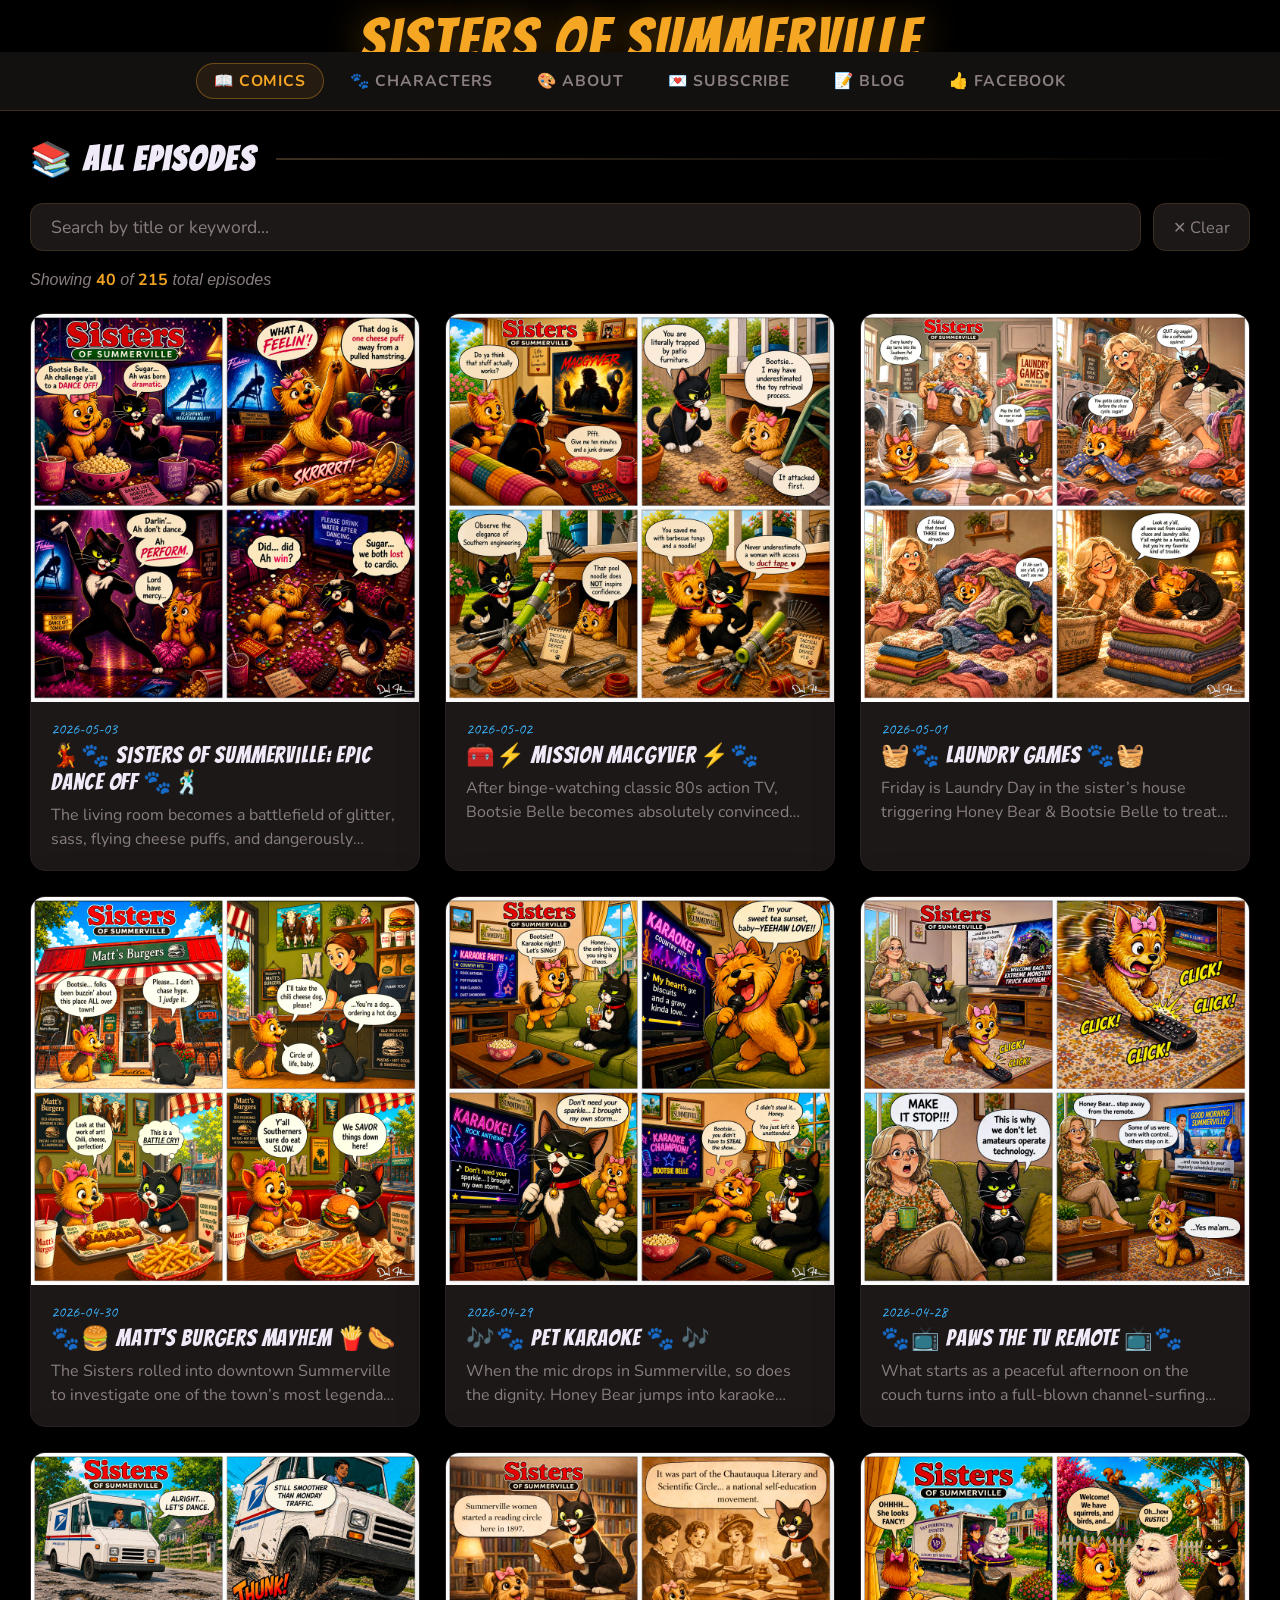
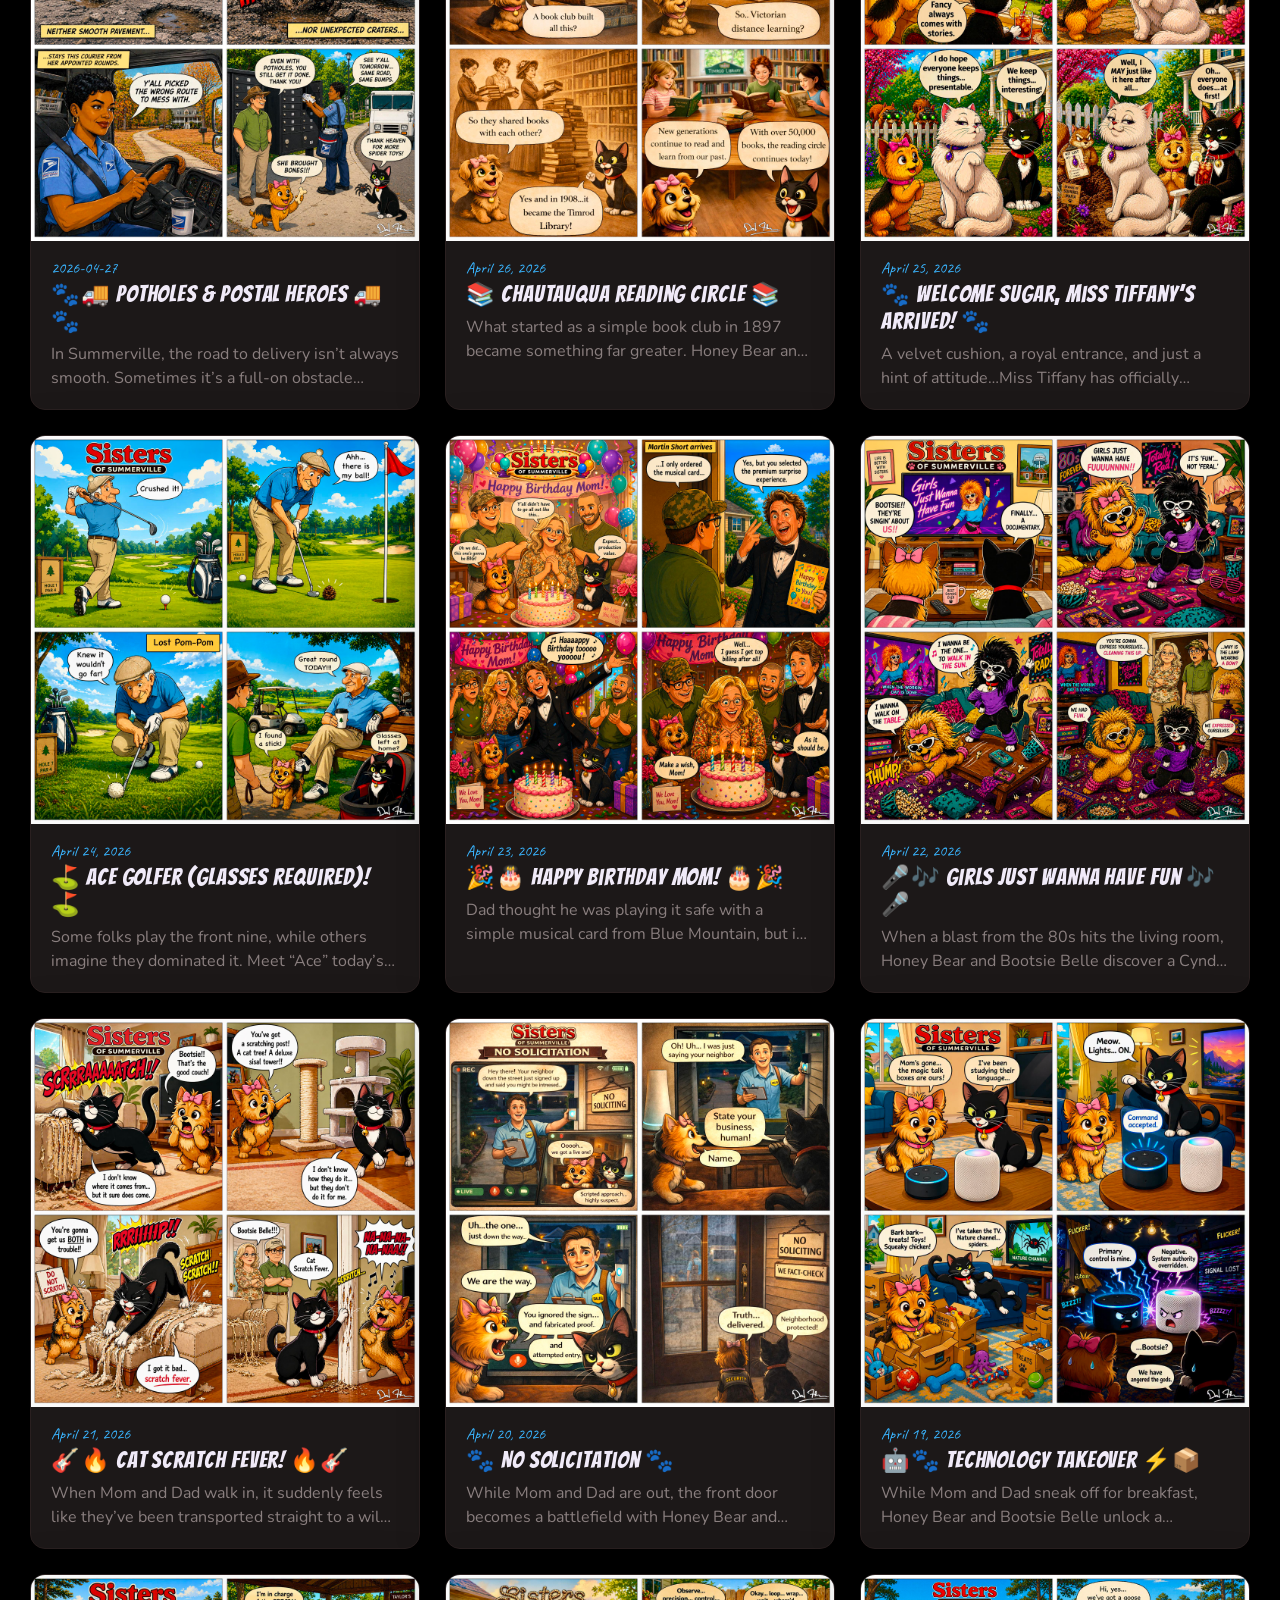
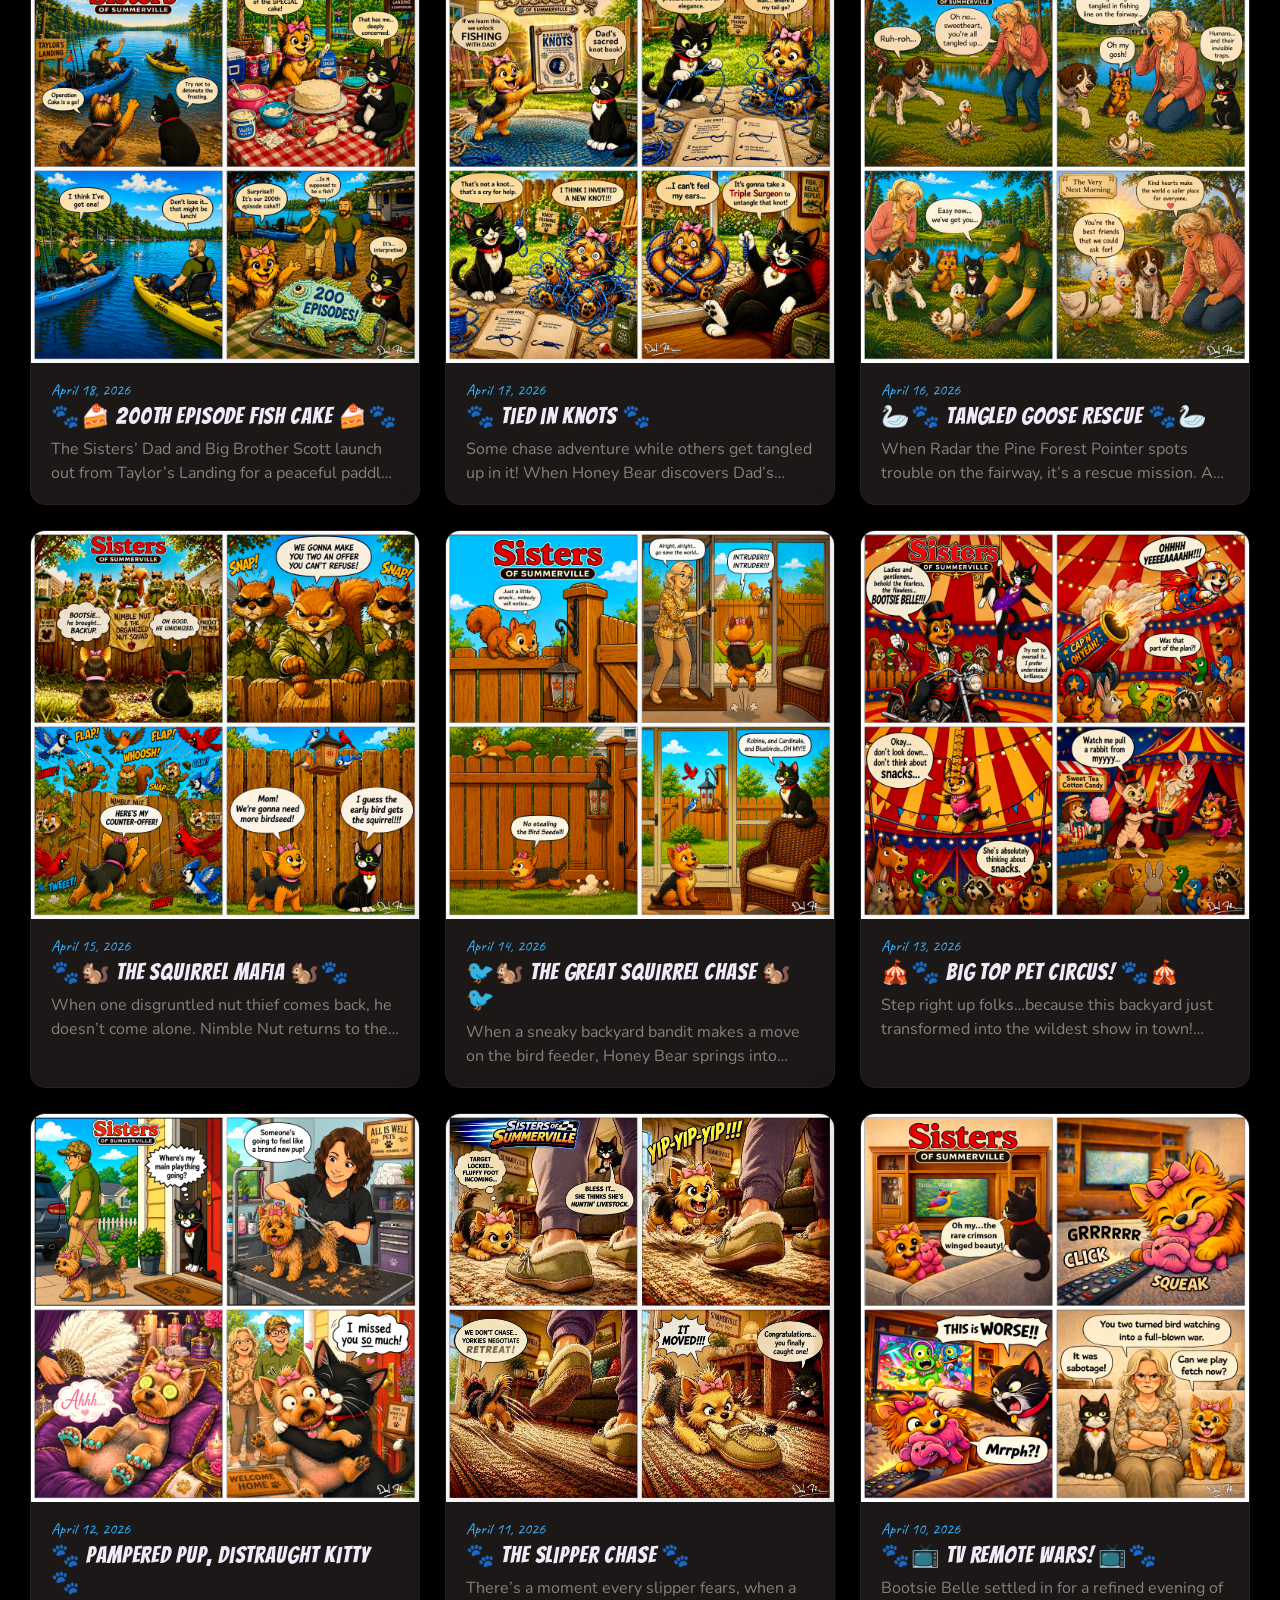
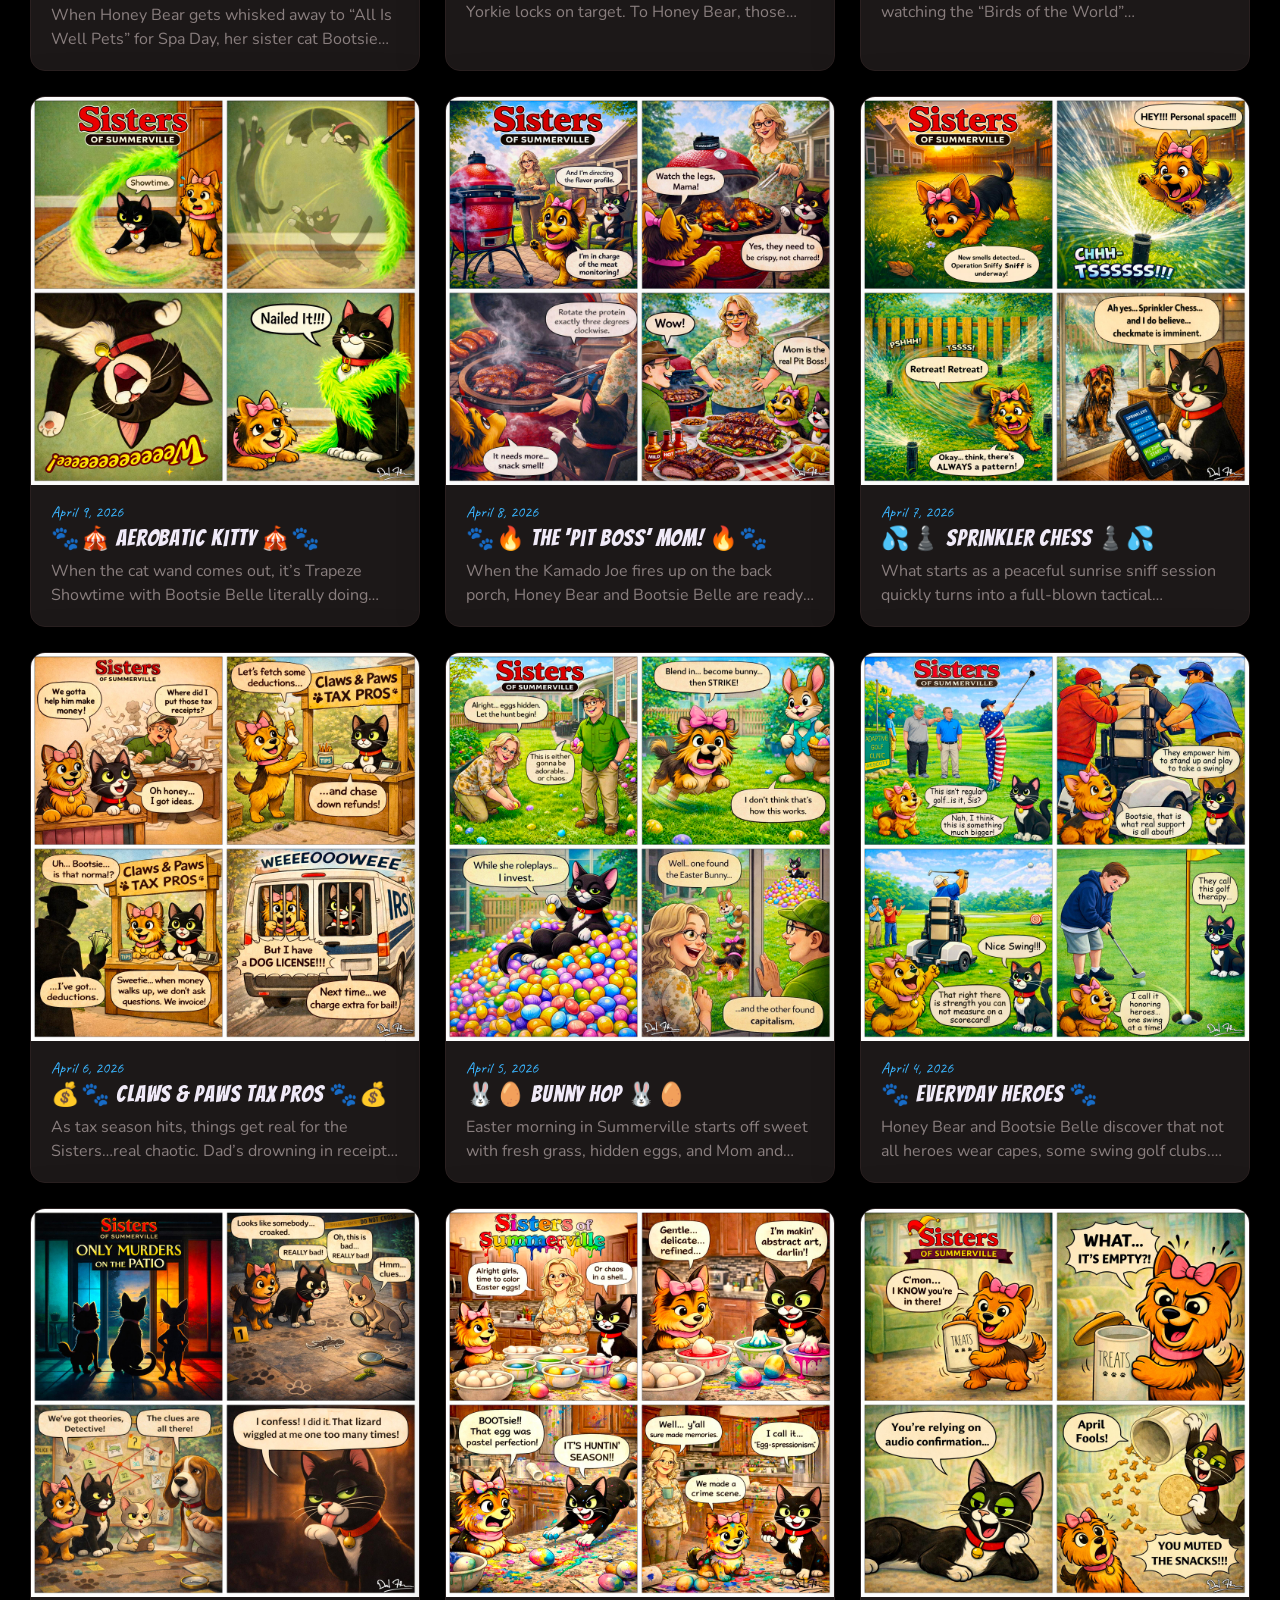
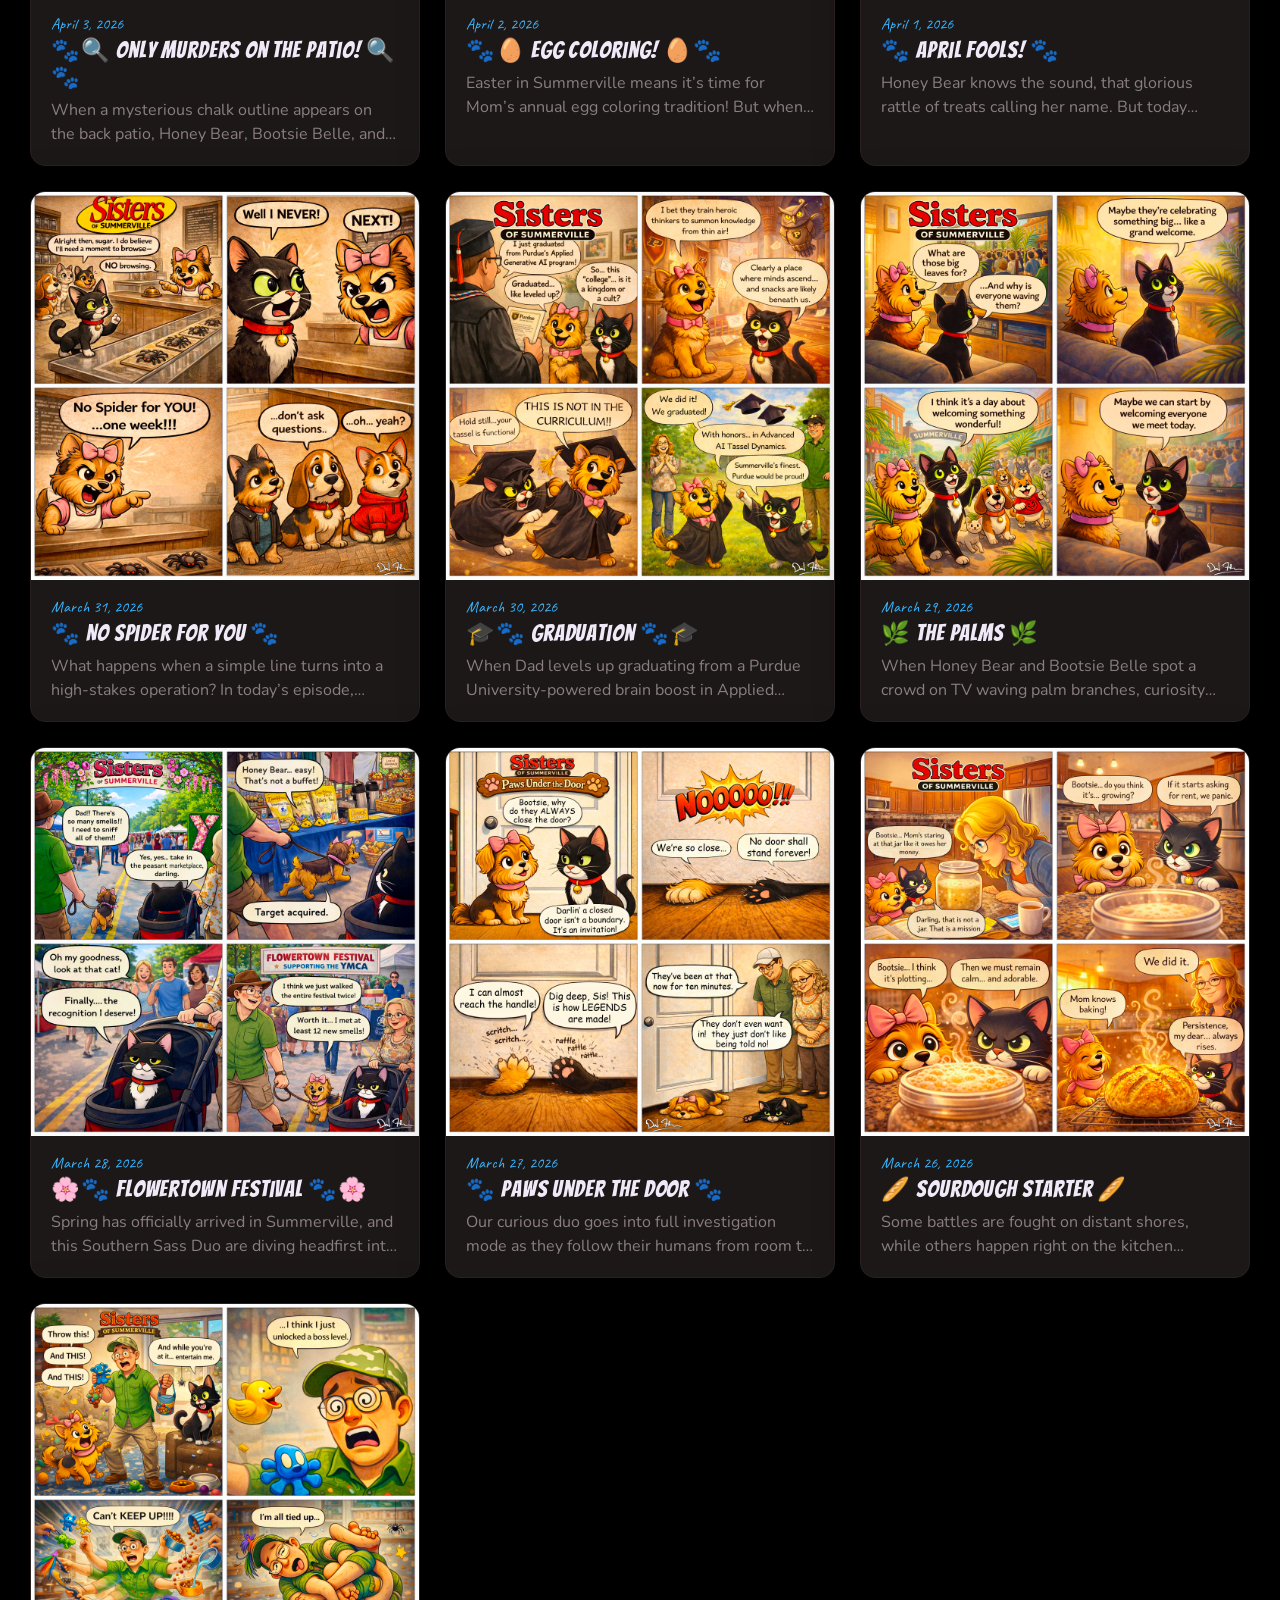
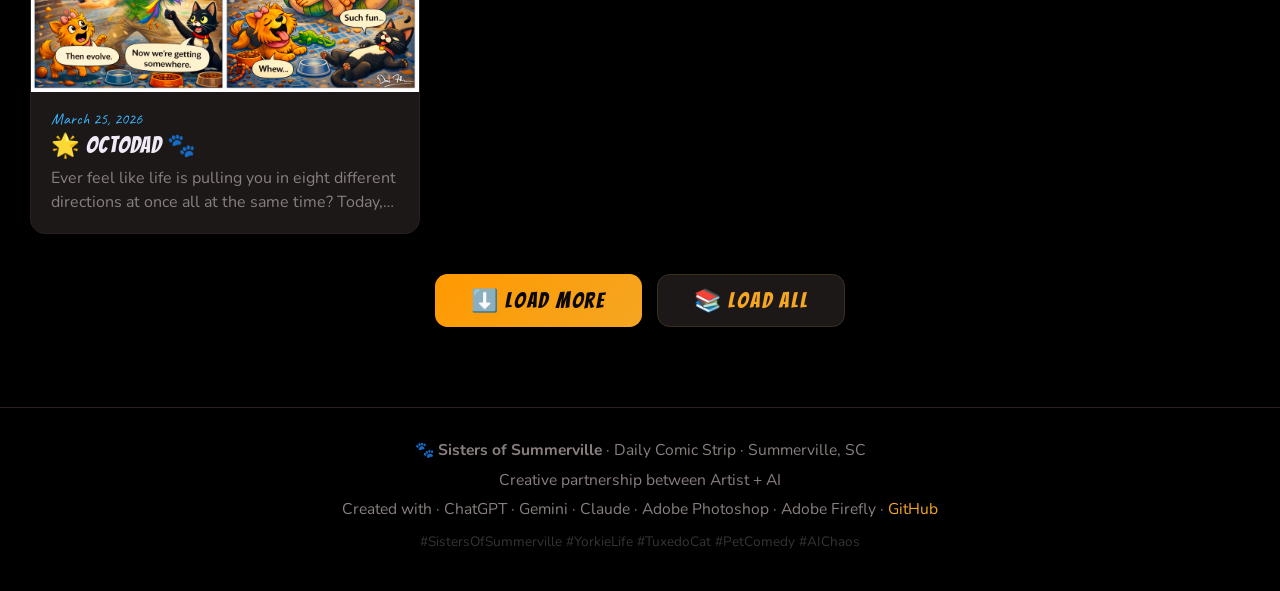
==== commit 7b44b963: "Add files via upload" ====
--- a/index.html
+++ b/index.html
@@ -55,7 +55,7 @@
       <div class="about-box">
         <div class="about-grid">
           <div class="about-avatar">
-            <img src="David_Fliesen_with_the_Sisters_of_Summerville.JPEG" alt="David Fliesen with Honey Bear and Bootsie Belle" onerror="this.parentElement.innerHTML='&#127912;'">
+            <img src="images/David_Fliesen_with_the_Sisters_of_Summerville.JPEG" alt="David Fliesen with Honey Bear and Bootsie Belle" onerror="this.parentElement.innerHTML='&#127912;'">
           </div>
           <div>
             <div class="about-name">Sisters of Summerville</div>
--- a/css/styles.css
+++ b/css/styles.css
@@ -1,5 +1,5 @@
 :root {
-    --bg-deep:    #0a0808;
+    --bg-deep:    #000000;
     --bg-mid:     #131010;
     --bg-card:    #1c1818;
     --amber:      #f5a623;
@@ -14,7 +14,7 @@
   html { zoom: 1.25; }
   *, *::before, *::after { box-sizing: border-box; margin: 0; padding: 0; }
   body { font-family: 'Nunito', sans-serif; background: var(--bg-deep); color: var(--text-main); min-height: 100vh; overflow-x: hidden; }
-  .site-banner { display: block; width: 100%; background: #000; text-align: center; padding: 0.5rem 0 0; line-height: 0; }
+  .site-banner { display: block; width: 100%; background: var(--bg-deep); text-align: center; padding: 0.5rem 0 0; line-height: 0; }
   .site-banner img { max-width: 420px; width: 60%; height: auto; display: inline-block; }
   .site-banner a, .single-banner a { display: inline-block; cursor: pointer; }
   nav { display: flex; justify-content: center; gap: 0.4rem; padding: 0.55rem 1rem; background: var(--bg-mid); border-bottom: 1px solid var(--border-lit); flex-wrap: wrap; position: sticky; top: 0; z-index: 100; backdrop-filter: blur(12px); }
@@ -47,7 +47,7 @@
   .card-intro { font-size: 0.8rem; color: var(--text-muted); line-height: 1.5; display: -webkit-box; -webkit-line-clamp: 2; -webkit-box-orient: vertical; overflow: hidden; }
   .no-results { grid-column: 1/-1; text-align: center; padding: 3rem; color: var(--text-muted); }
   #view-single { display: none; }
-  .single-banner { background: #000; text-align: center; padding: 0.5rem 0 0; line-height: 0; }
+  .single-banner { background: var(--bg-deep); text-align: center; padding: 0.5rem 0 0; line-height: 0; }
   .single-banner img { max-width: 360px; width: 52%; height: auto; display: inline-block; }
   .comic-viewer { max-width: 1060px; margin: 0.9rem auto 0; padding: 0 1rem 0.5rem; }
   .viewer-row { display: grid; grid-template-columns: 52px 1fr 1fr 52px; gap: 0.9rem; align-items: center; margin-bottom: 1rem; }
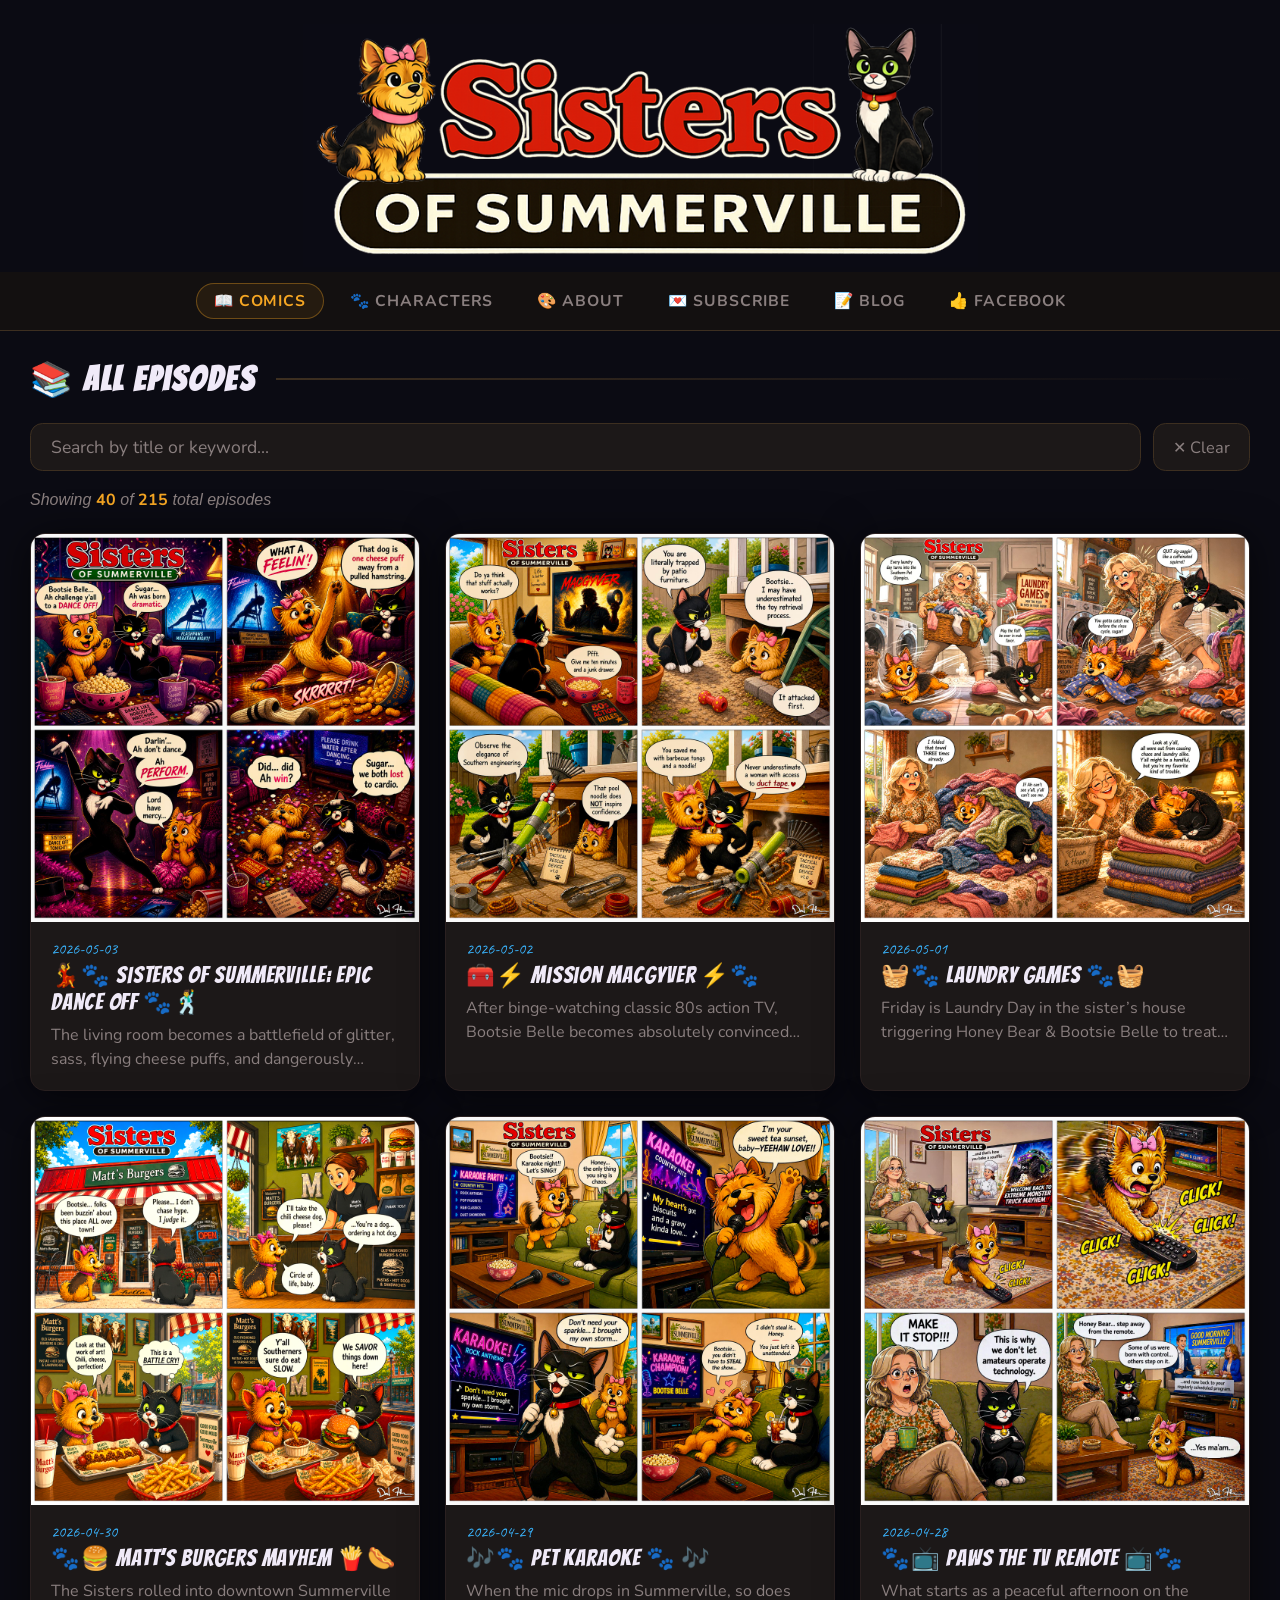
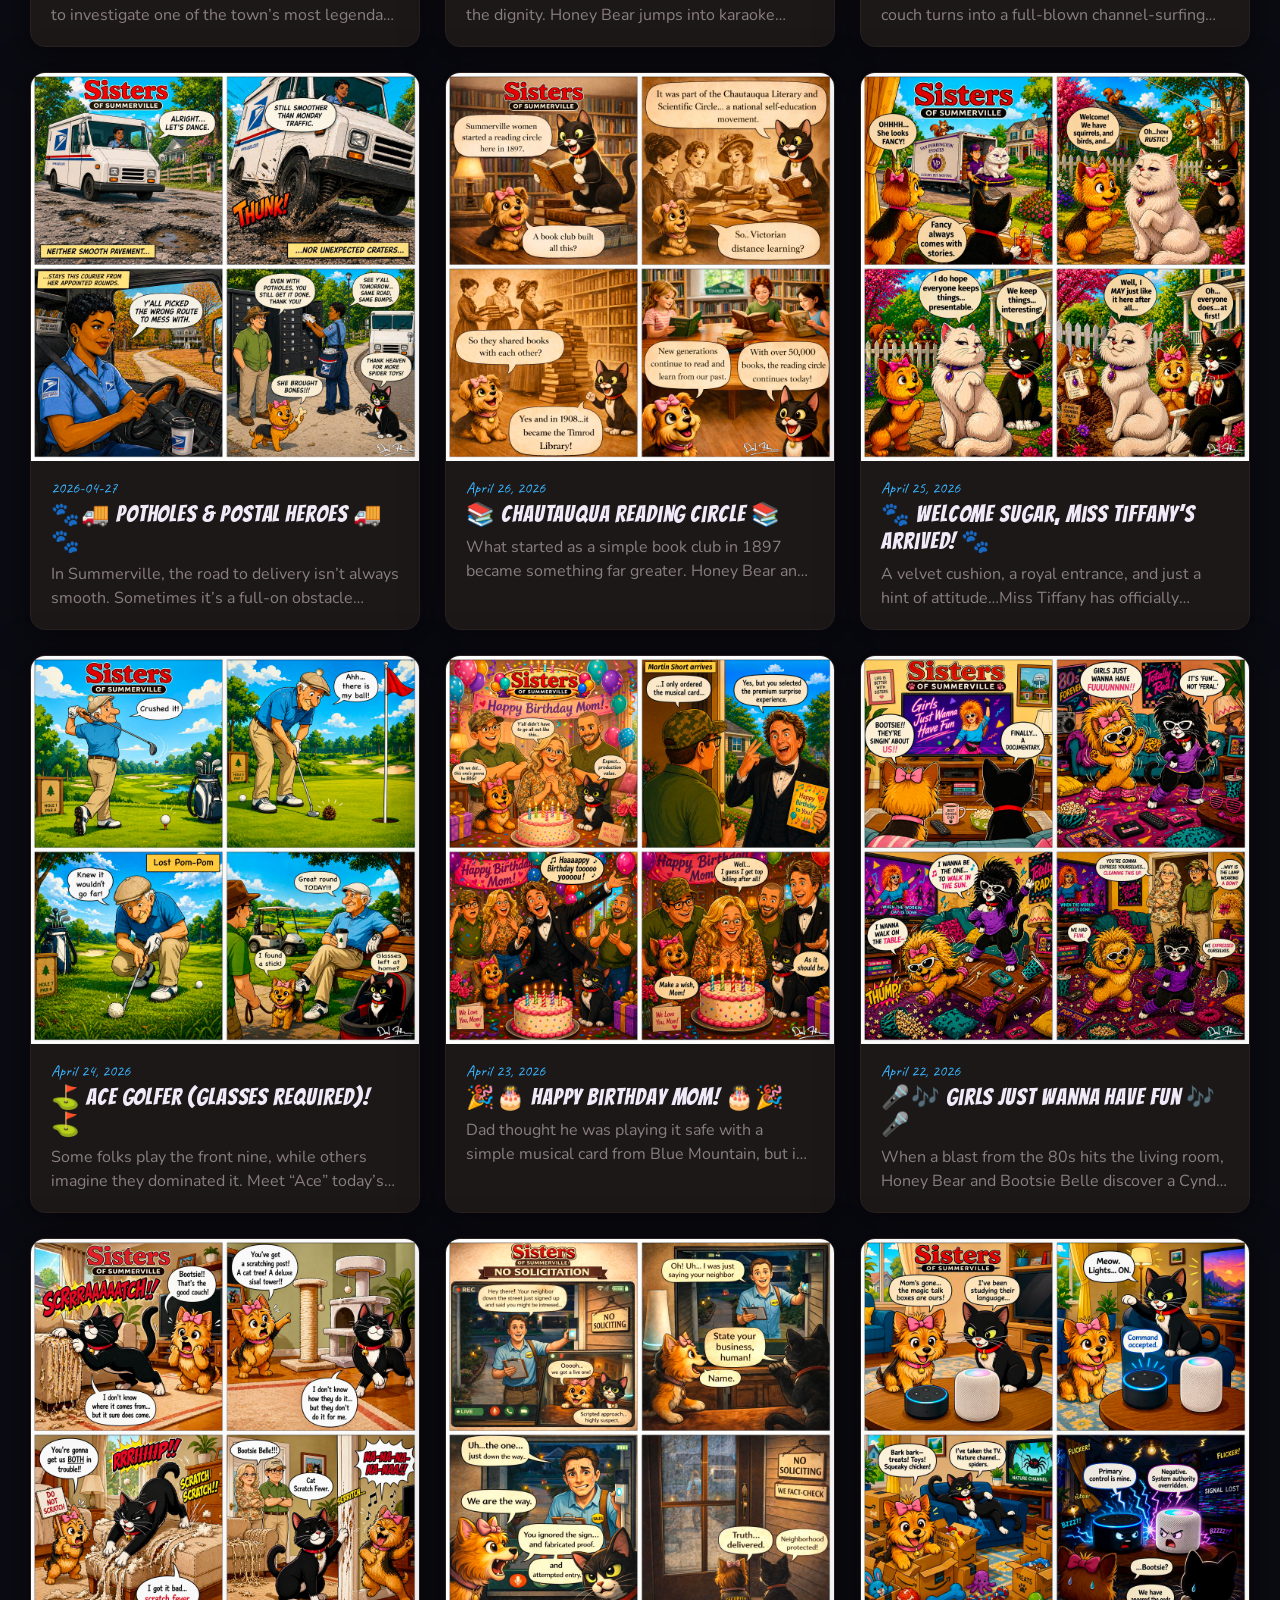
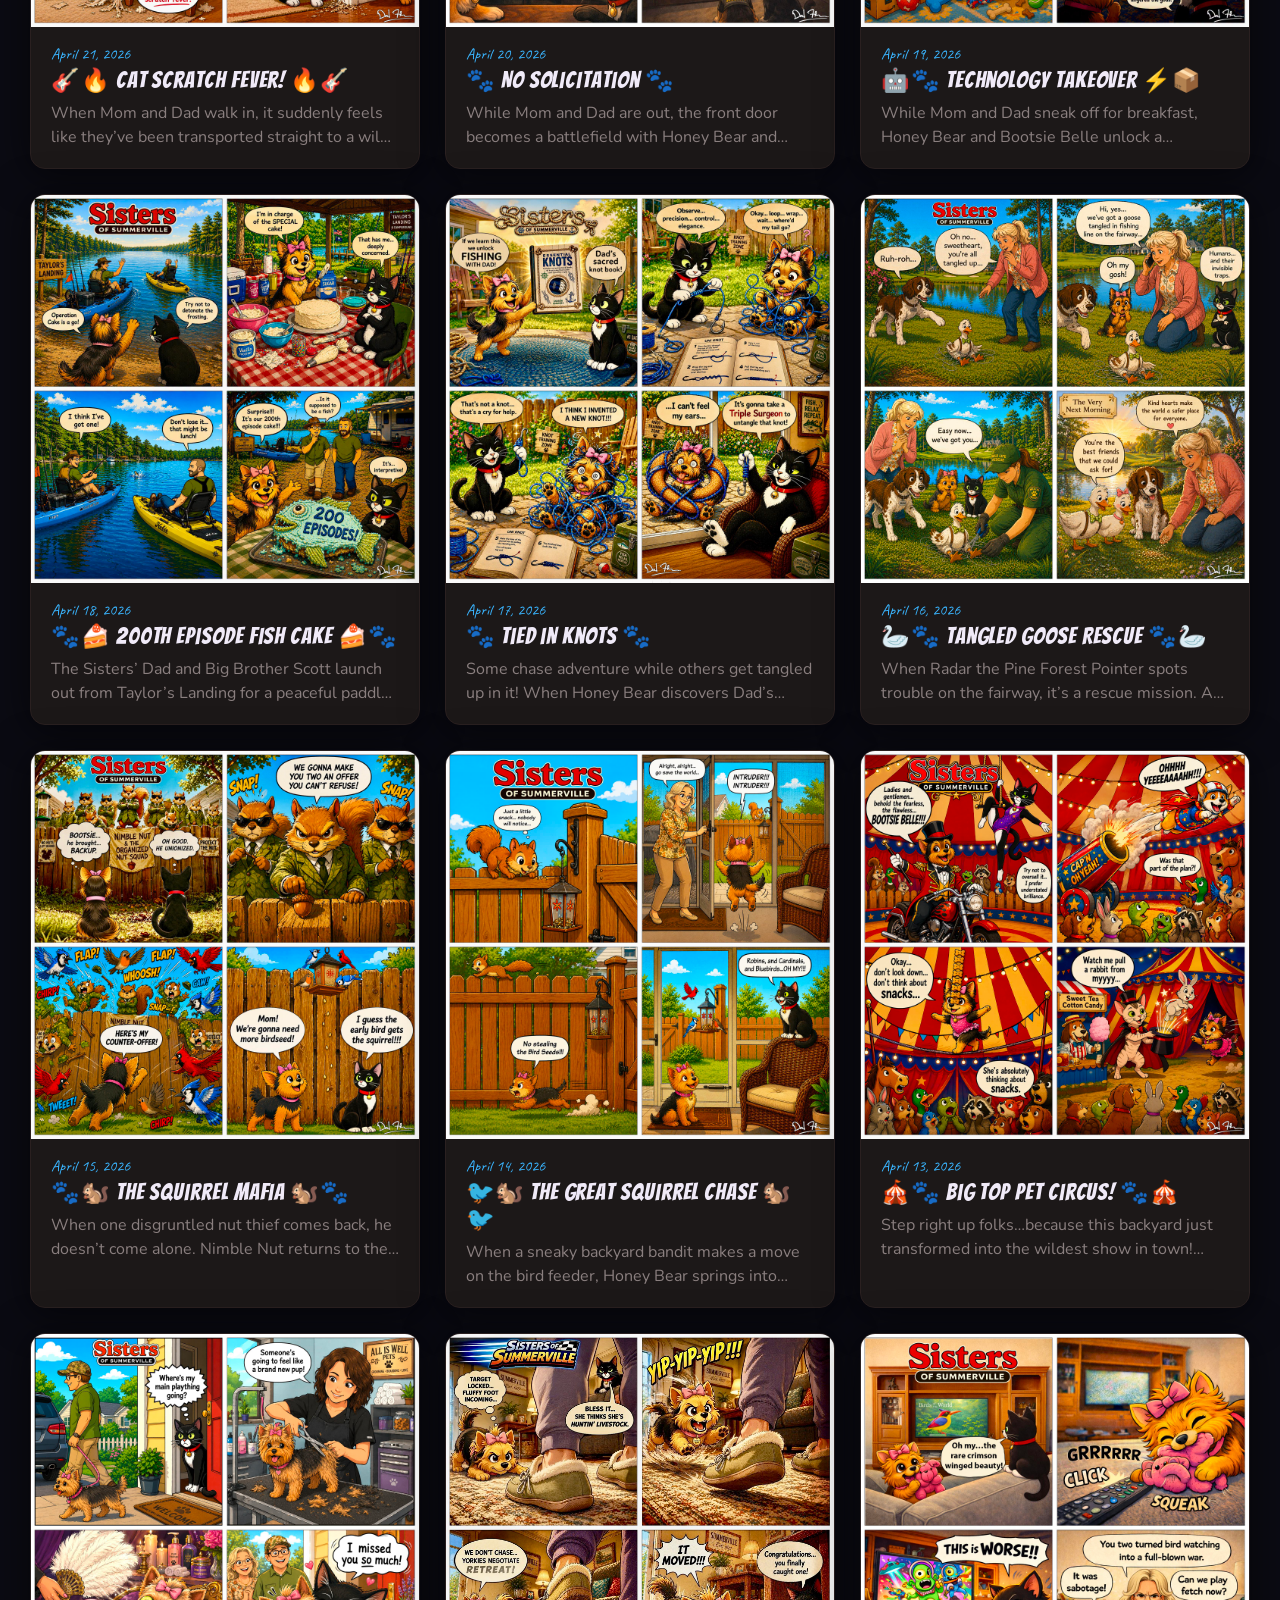
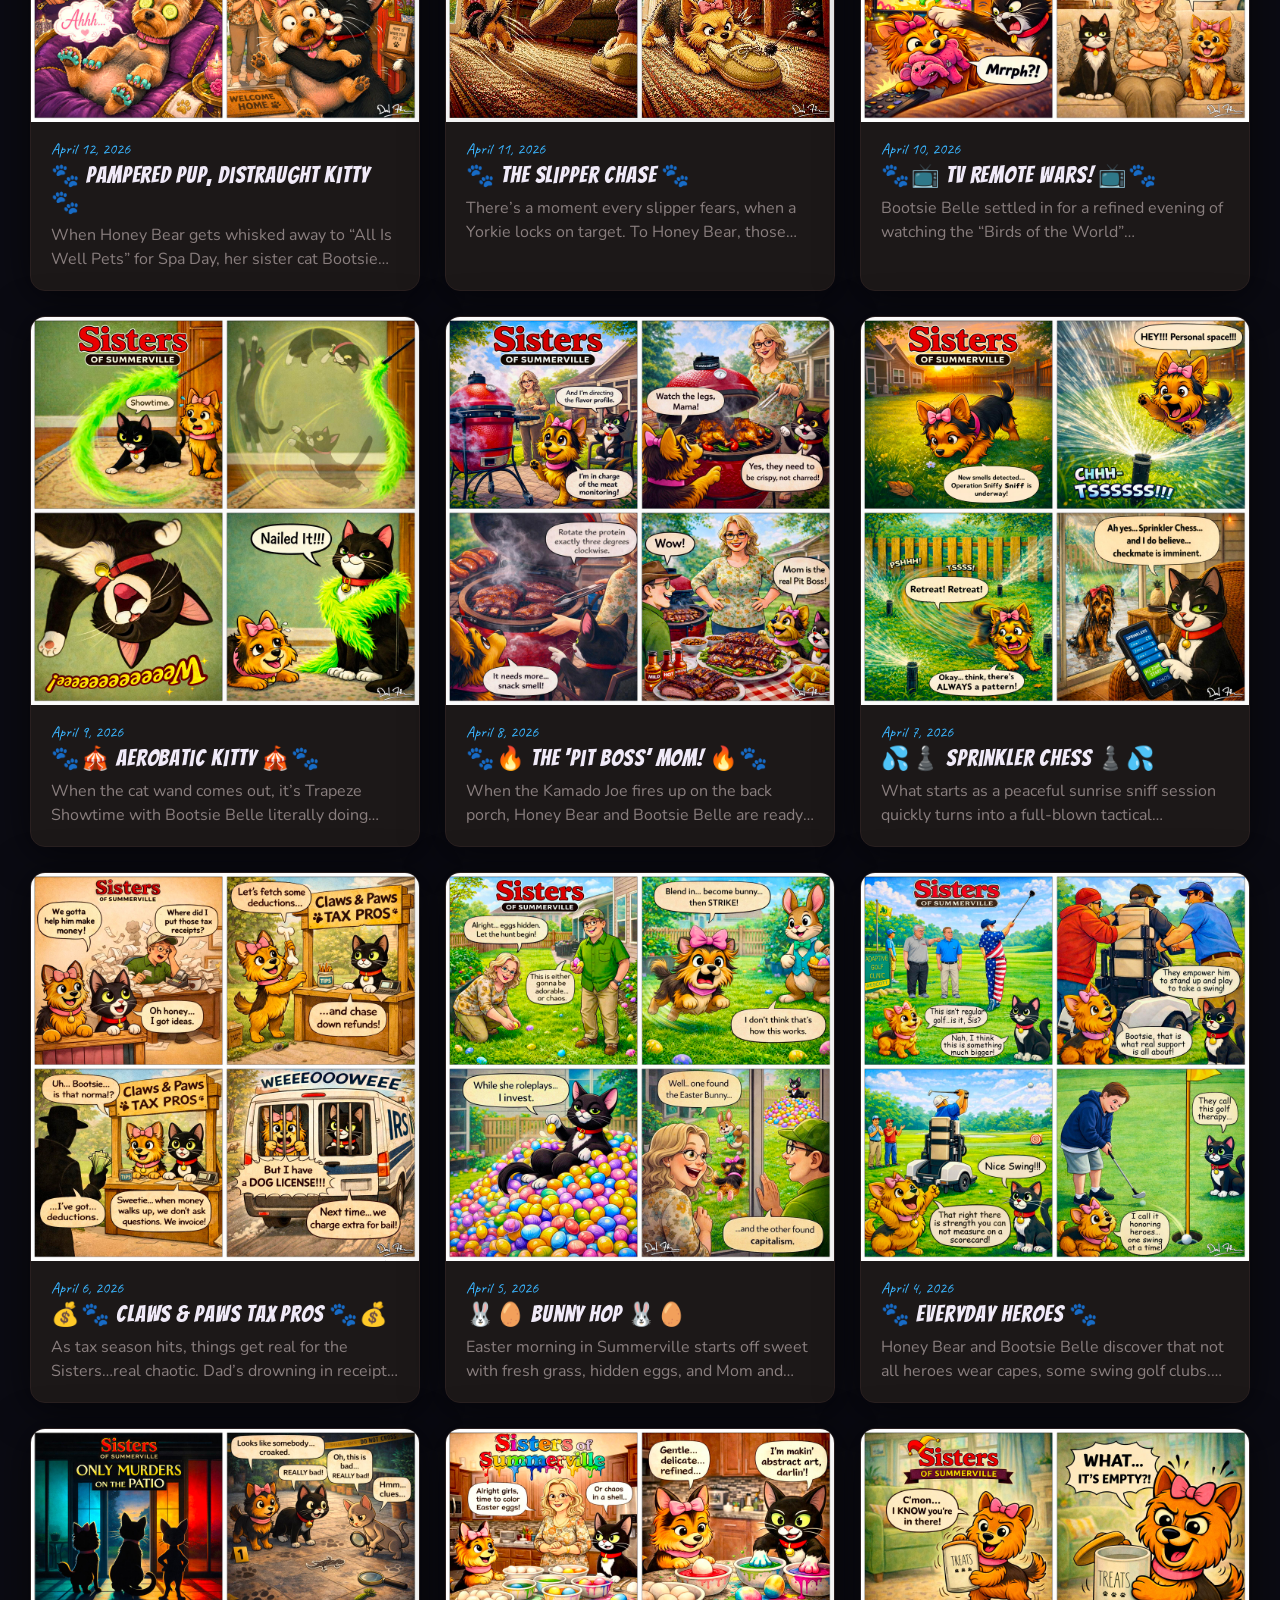
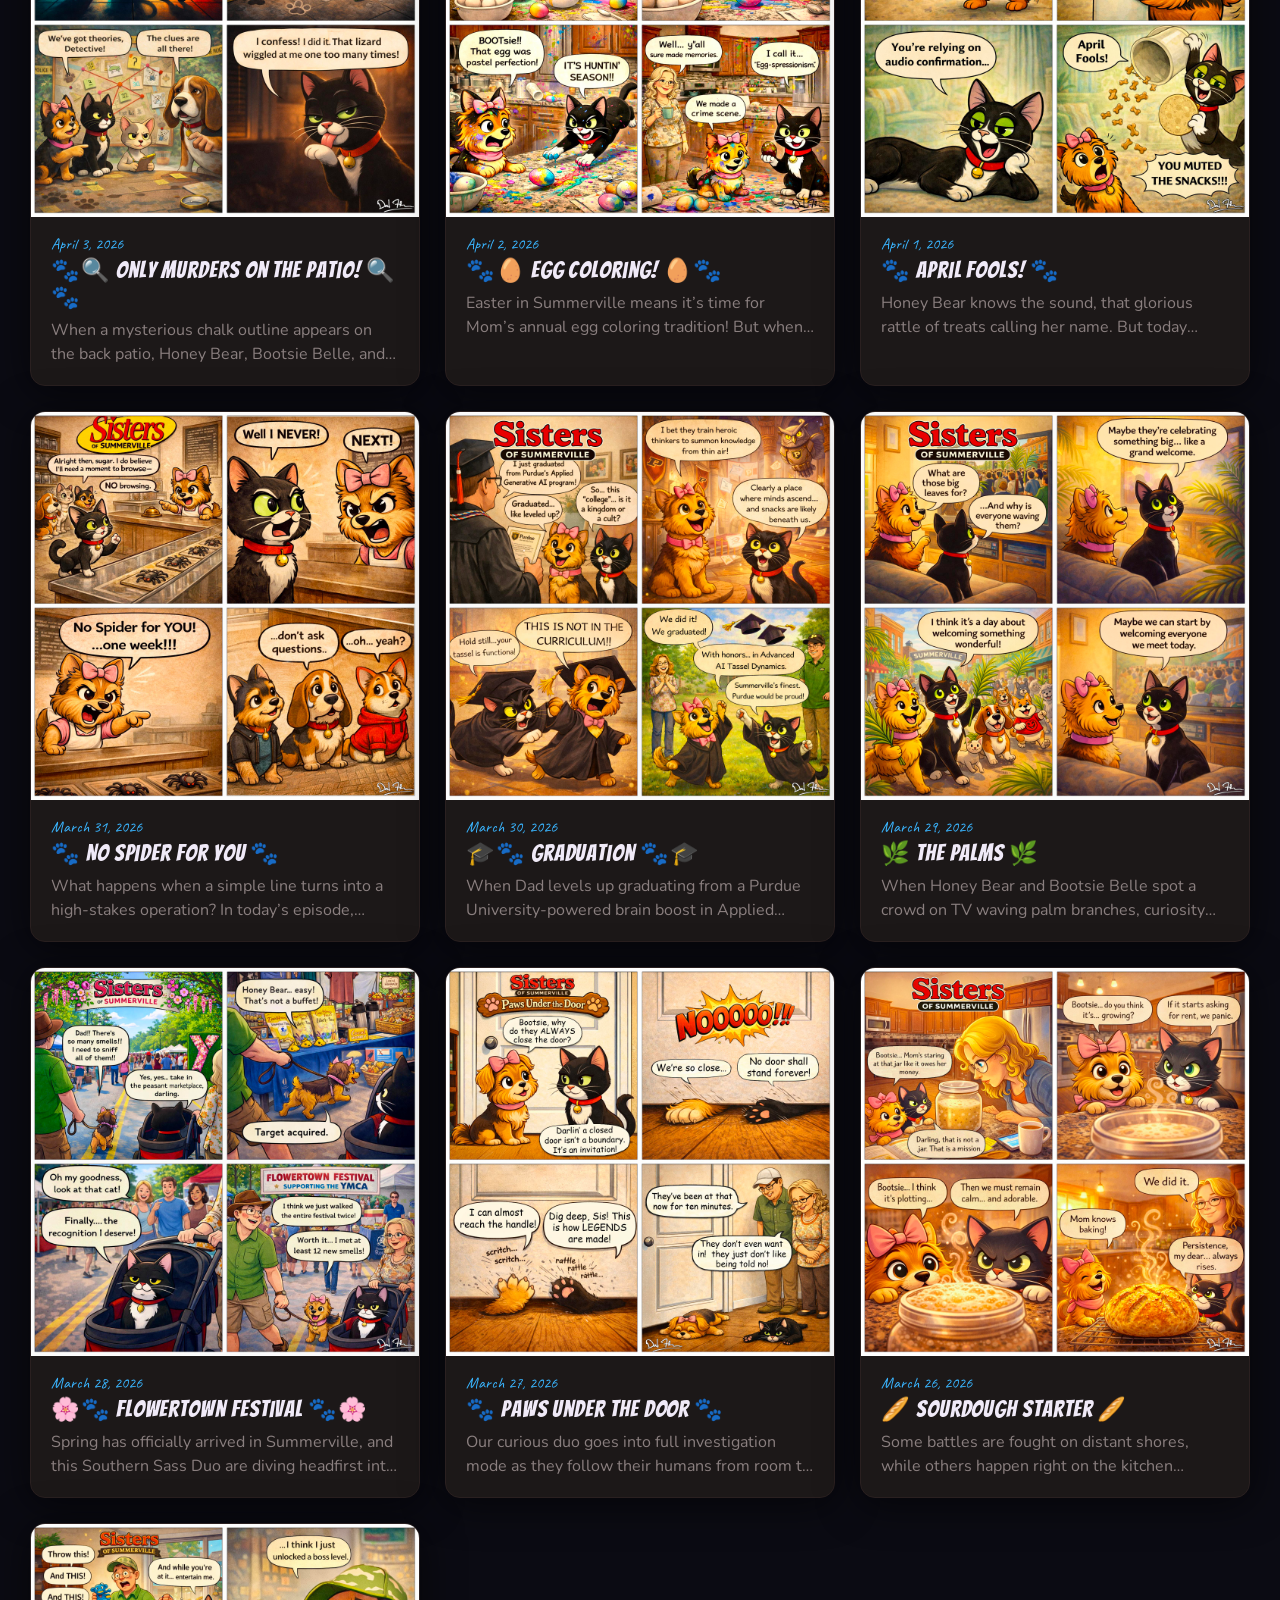
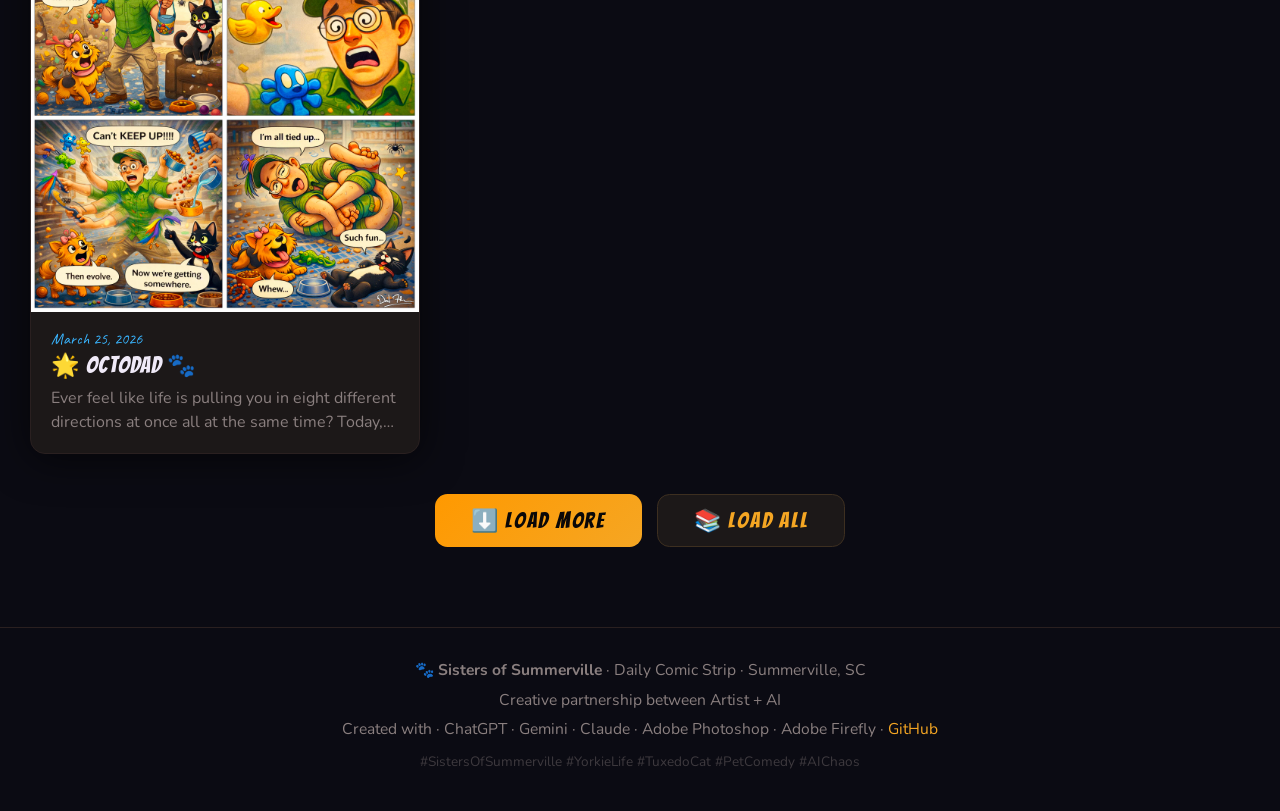
==== commit bc762a43: "Add files via upload" ====
--- a/index.html
+++ b/index.html
@@ -17,7 +17,7 @@
 <div id="view-gallery">
   <div class="site-banner">
     <a href="index.html">
-      <img src="sos-banner.png" alt="Sisters of Summerville" onerror="this.style.display='none'; document.getElementById('banner-fallback').style.display='block'">
+      <img src="images/sos-banner.png" alt="Sisters of Summerville" onerror="this.style.display='none'; document.getElementById('banner-fallback').style.display='block'">
     </a>
     <div id="banner-fallback" style="display:none; font-family:'Bangers',cursive; font-size:3rem; letter-spacing:0.05em; color:#f5a623; padding:1.2rem 0 0.6rem; text-shadow:0 0 30px rgba(245,166,35,0.4);"><a href="index.html" style="color:inherit;text-decoration:none;">Sisters of Summerville</a></div>
   </div>
@@ -128,7 +128,7 @@
 <div id="view-single">
   <div class="single-banner">
     <a href="index.html">
-      <img src="sos-banner.png" alt="Sisters of Summerville" onerror="this.style.display='none'; document.getElementById('single-banner-fallback').style.display='block'">
+      <img src="images/sos-banner.png" alt="Sisters of Summerville" onerror="this.style.display='none'; document.getElementById('single-banner-fallback').style.display='block'">
     </a>
     <div id="single-banner-fallback" style="display:none; font-family:'Bangers',cursive; font-size:2.6rem; letter-spacing:0.05em; color:#f5a623; padding:1rem 0 0.5rem; text-shadow:0 0 30px rgba(245,166,35,0.4);"><a href="index.html" style="color:inherit;text-decoration:none;">Sisters of Summerville</a></div>
   </div>
@@ -164,7 +164,7 @@
 <div id="view-character">
   <div class="single-banner">
     <a href="index.html">
-      <img src="sos-banner.png" alt="Sisters of Summerville" onerror="this.style.display='none'; document.getElementById('char-banner-fallback').style.display='block'">
+      <img src="images/sos-banner.png" alt="Sisters of Summerville" onerror="this.style.display='none'; document.getElementById('char-banner-fallback').style.display='block'">
     </a>
     <div id="char-banner-fallback" style="display:none; font-family:'Bangers',cursive; font-size:2.6rem; letter-spacing:0.05em; color:#f5a623; padding:1rem 0 0.5rem; text-shadow:0 0 30px rgba(245,166,35,0.4);"><a href="index.html" style="color:inherit;text-decoration:none;">Sisters of Summerville</a></div>
   </div>
@@ -197,7 +197,7 @@
 <div id="view-blog-post">
   <div class="single-banner">
     <a href="index.html">
-      <img src="sos-banner.png" alt="Sisters of Summerville" onerror="this.style.display='none'">
+      <img src="images/sos-banner.png" alt="Sisters of Summerville" onerror="this.style.display='none'">
     </a>
   </div>
   <div class="blog-post-viewer">
--- a/css/styles.css
+++ b/css/styles.css
@@ -1,5 +1,5 @@
 :root {
-    --bg-deep:    #000000;
+    --bg-deep:    #0b0b13;
     --bg-mid:     #131010;
     --bg-card:    #1c1818;
     --amber:      #f5a623;
@@ -14,8 +14,8 @@
   html { zoom: 1.25; }
   *, *::before, *::after { box-sizing: border-box; margin: 0; padding: 0; }
   body { font-family: 'Nunito', sans-serif; background: var(--bg-deep); color: var(--text-main); min-height: 100vh; overflow-x: hidden; }
-  .site-banner { display: block; width: 100%; background: var(--bg-deep); text-align: center; padding: 0.5rem 0 0; line-height: 0; }
-  .site-banner img { max-width: 420px; width: 60%; height: auto; display: inline-block; }
+  .site-banner { display: block; width: 100%; background: var(--bg-deep); text-align: center; padding: 1.2rem 1rem 0.25rem; line-height: 0; overflow: visible; }
+  .site-banner img { max-width: 720px; width: 75%; height: auto; display: inline-block; }
   .site-banner a, .single-banner a { display: inline-block; cursor: pointer; }
   nav { display: flex; justify-content: center; gap: 0.4rem; padding: 0.55rem 1rem; background: var(--bg-mid); border-bottom: 1px solid var(--border-lit); flex-wrap: wrap; position: sticky; top: 0; z-index: 100; backdrop-filter: blur(12px); }
   .nav-link { font-family: 'Nunito', sans-serif; font-weight: 700; font-size: 0.78rem; letter-spacing: 0.06em; text-transform: uppercase; color: var(--text-muted); text-decoration: none; padding: 0.3rem 0.85rem; border-radius: 20px; border: 1px solid transparent; transition: all 0.2s; cursor: pointer; background: none; }
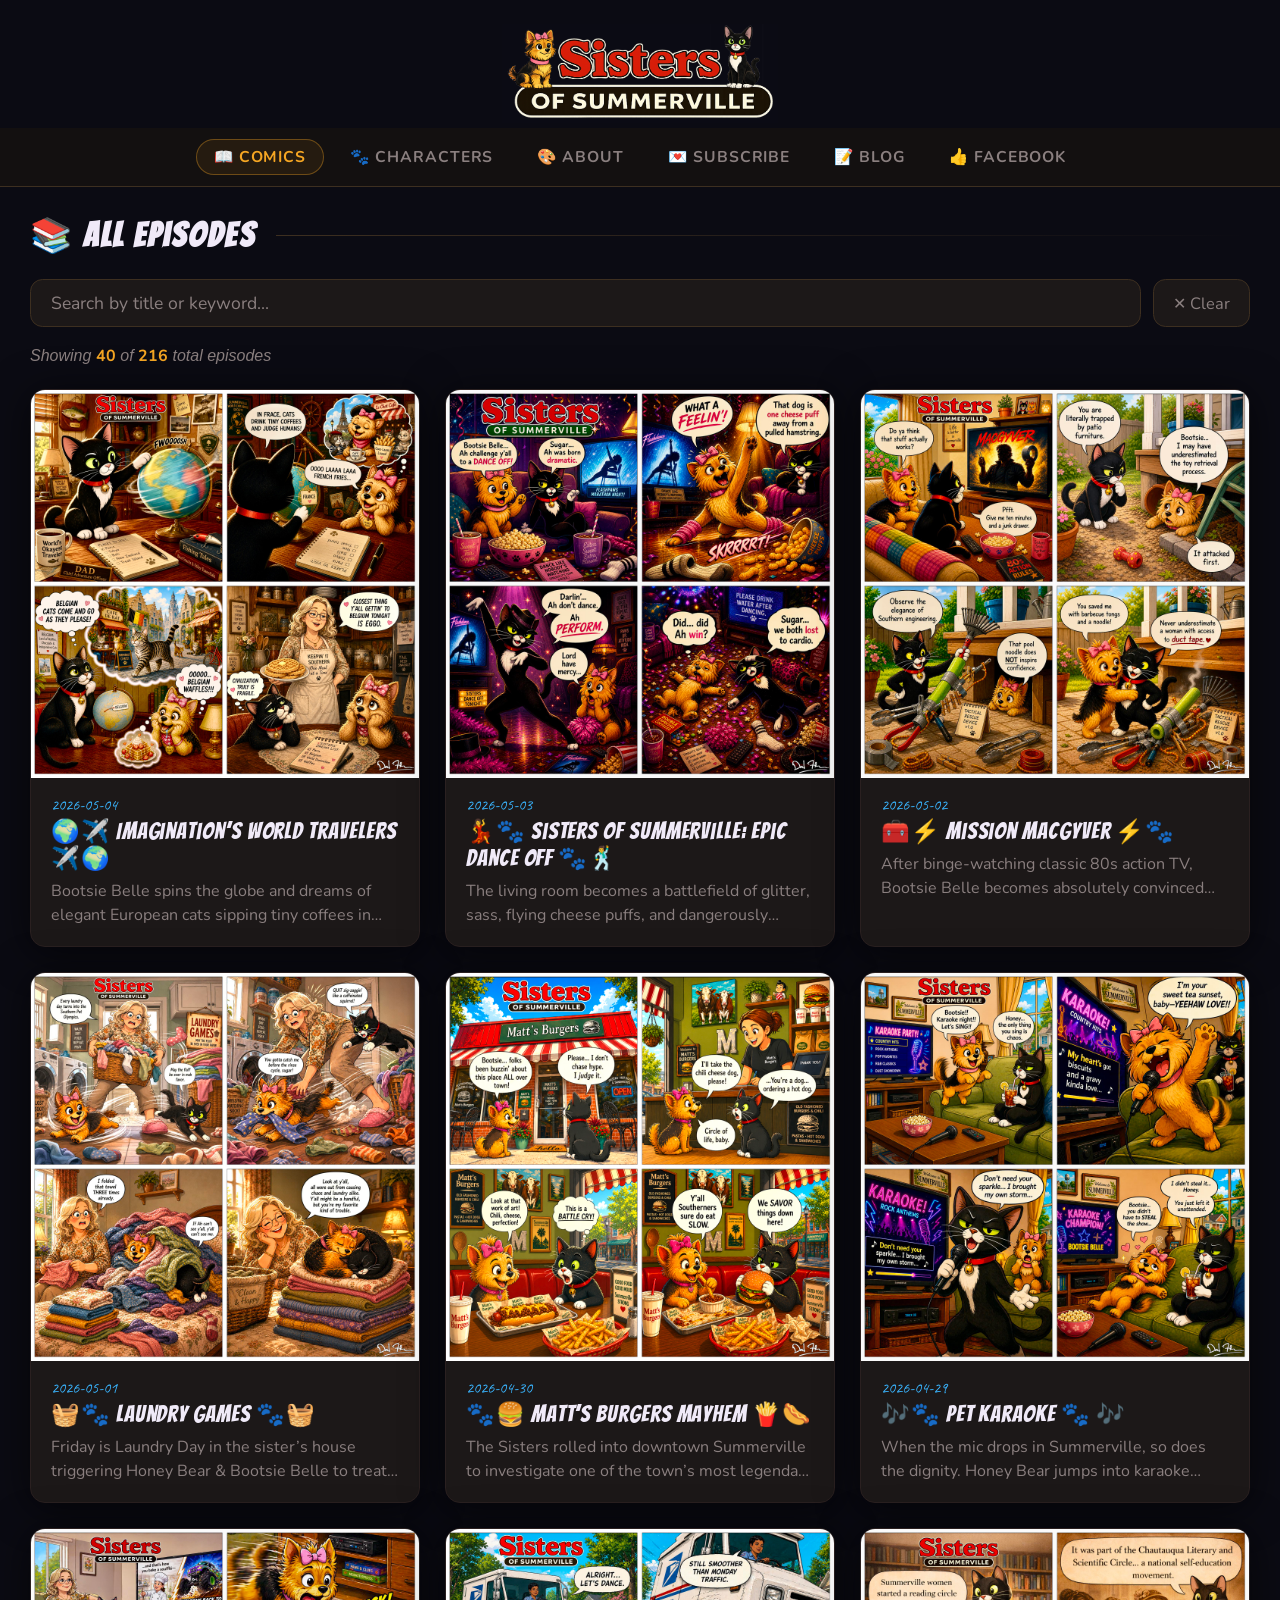
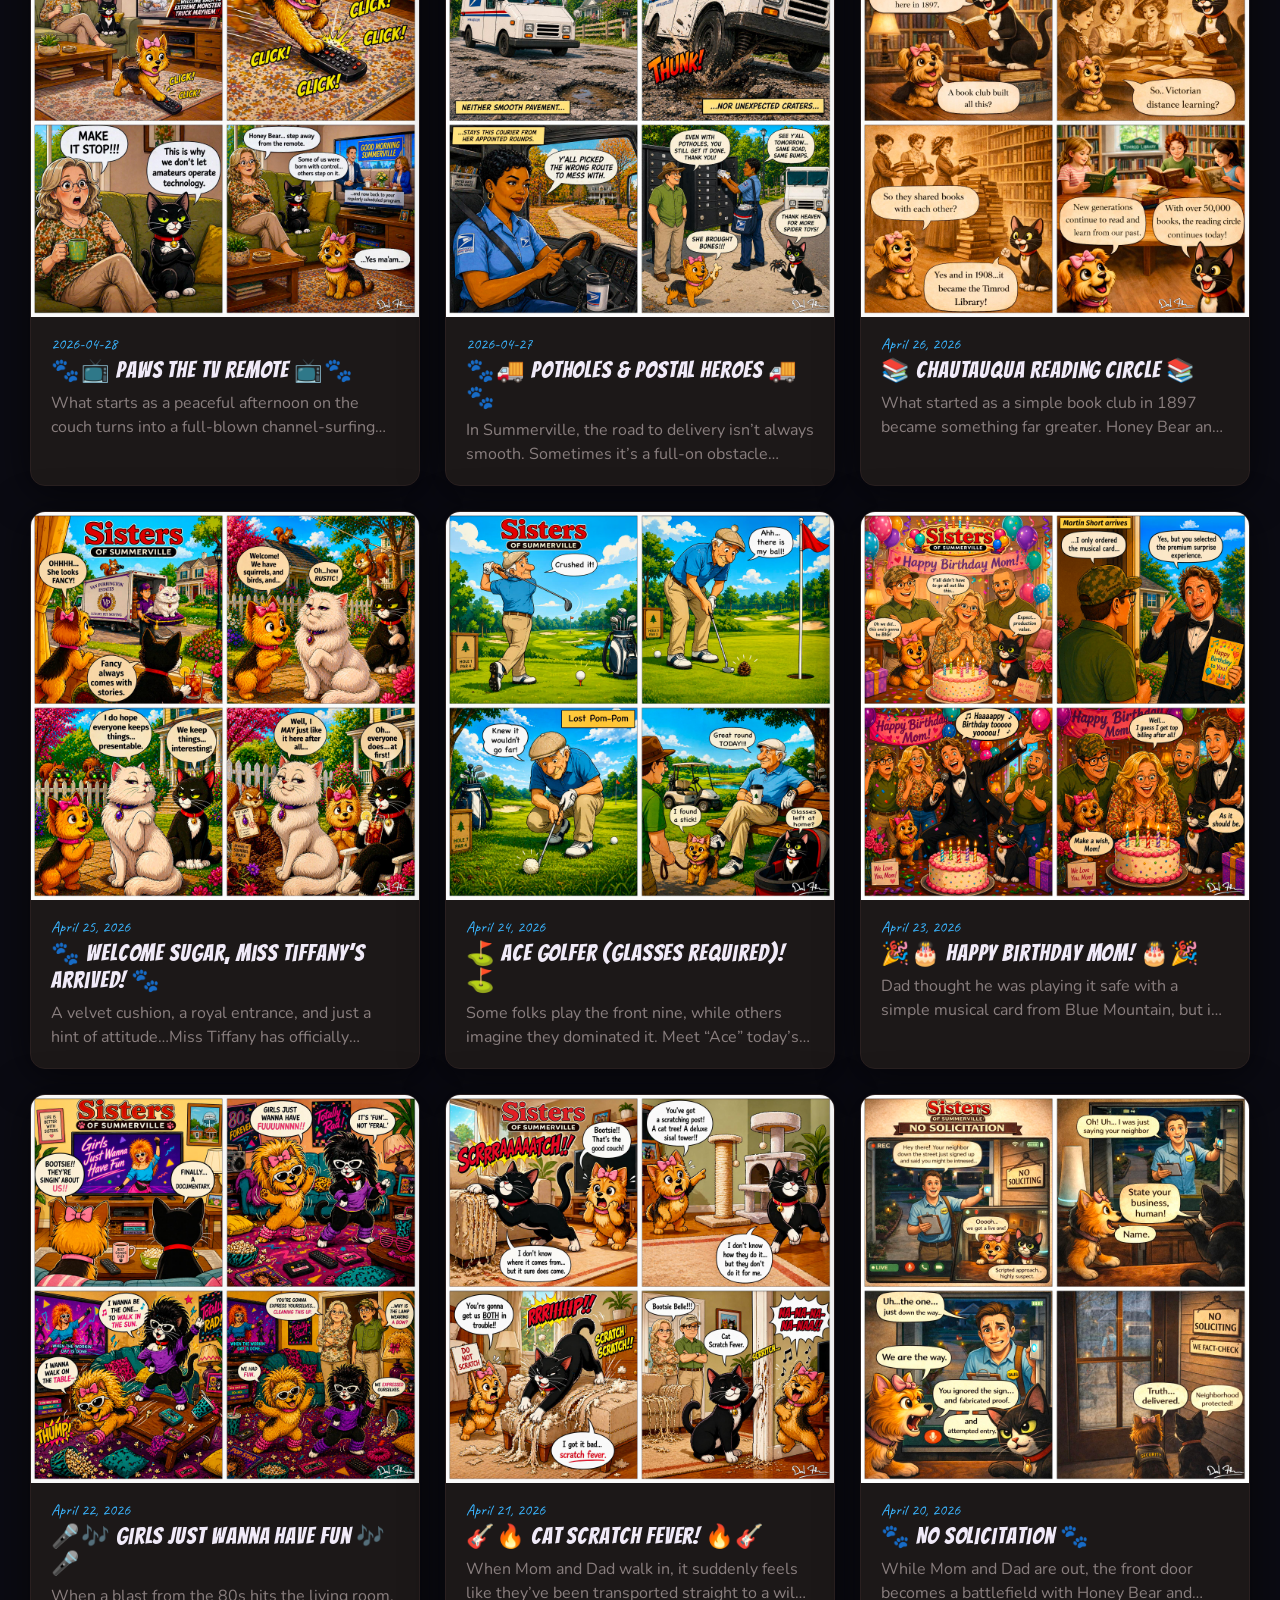
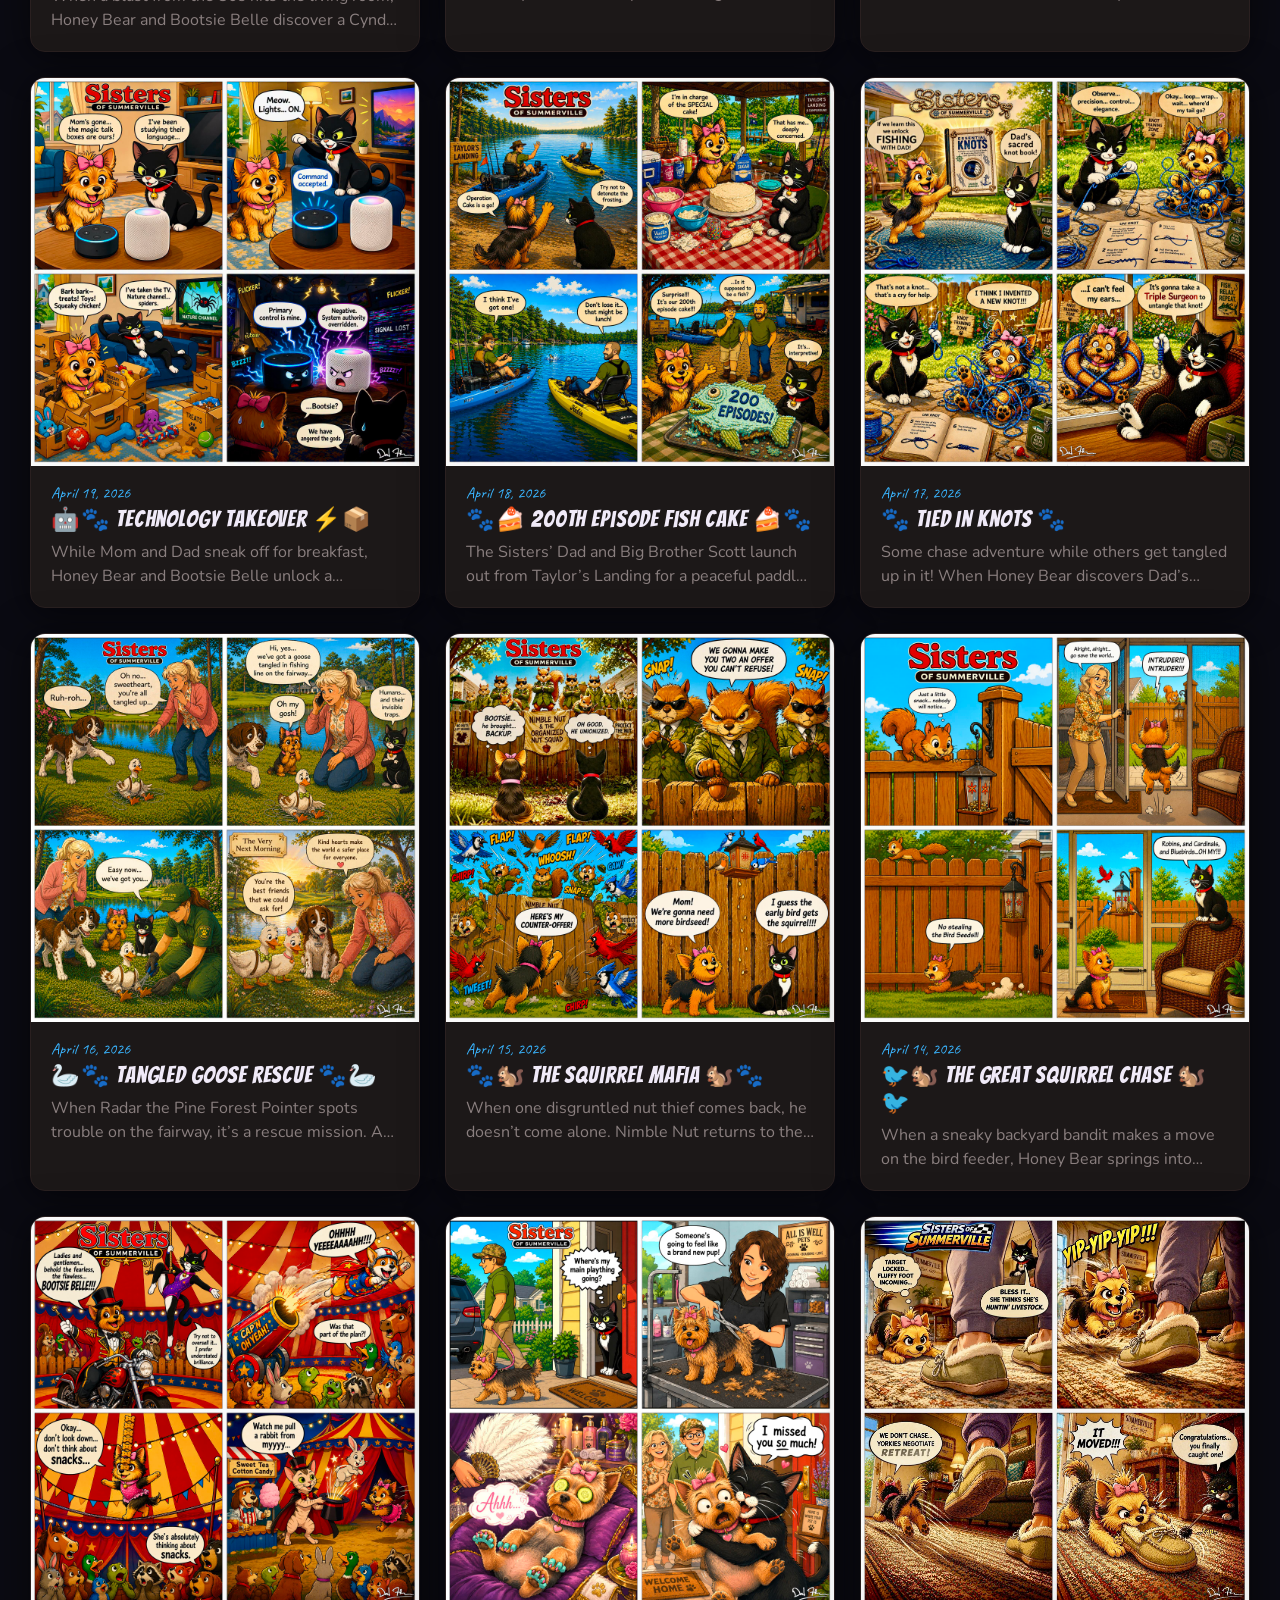
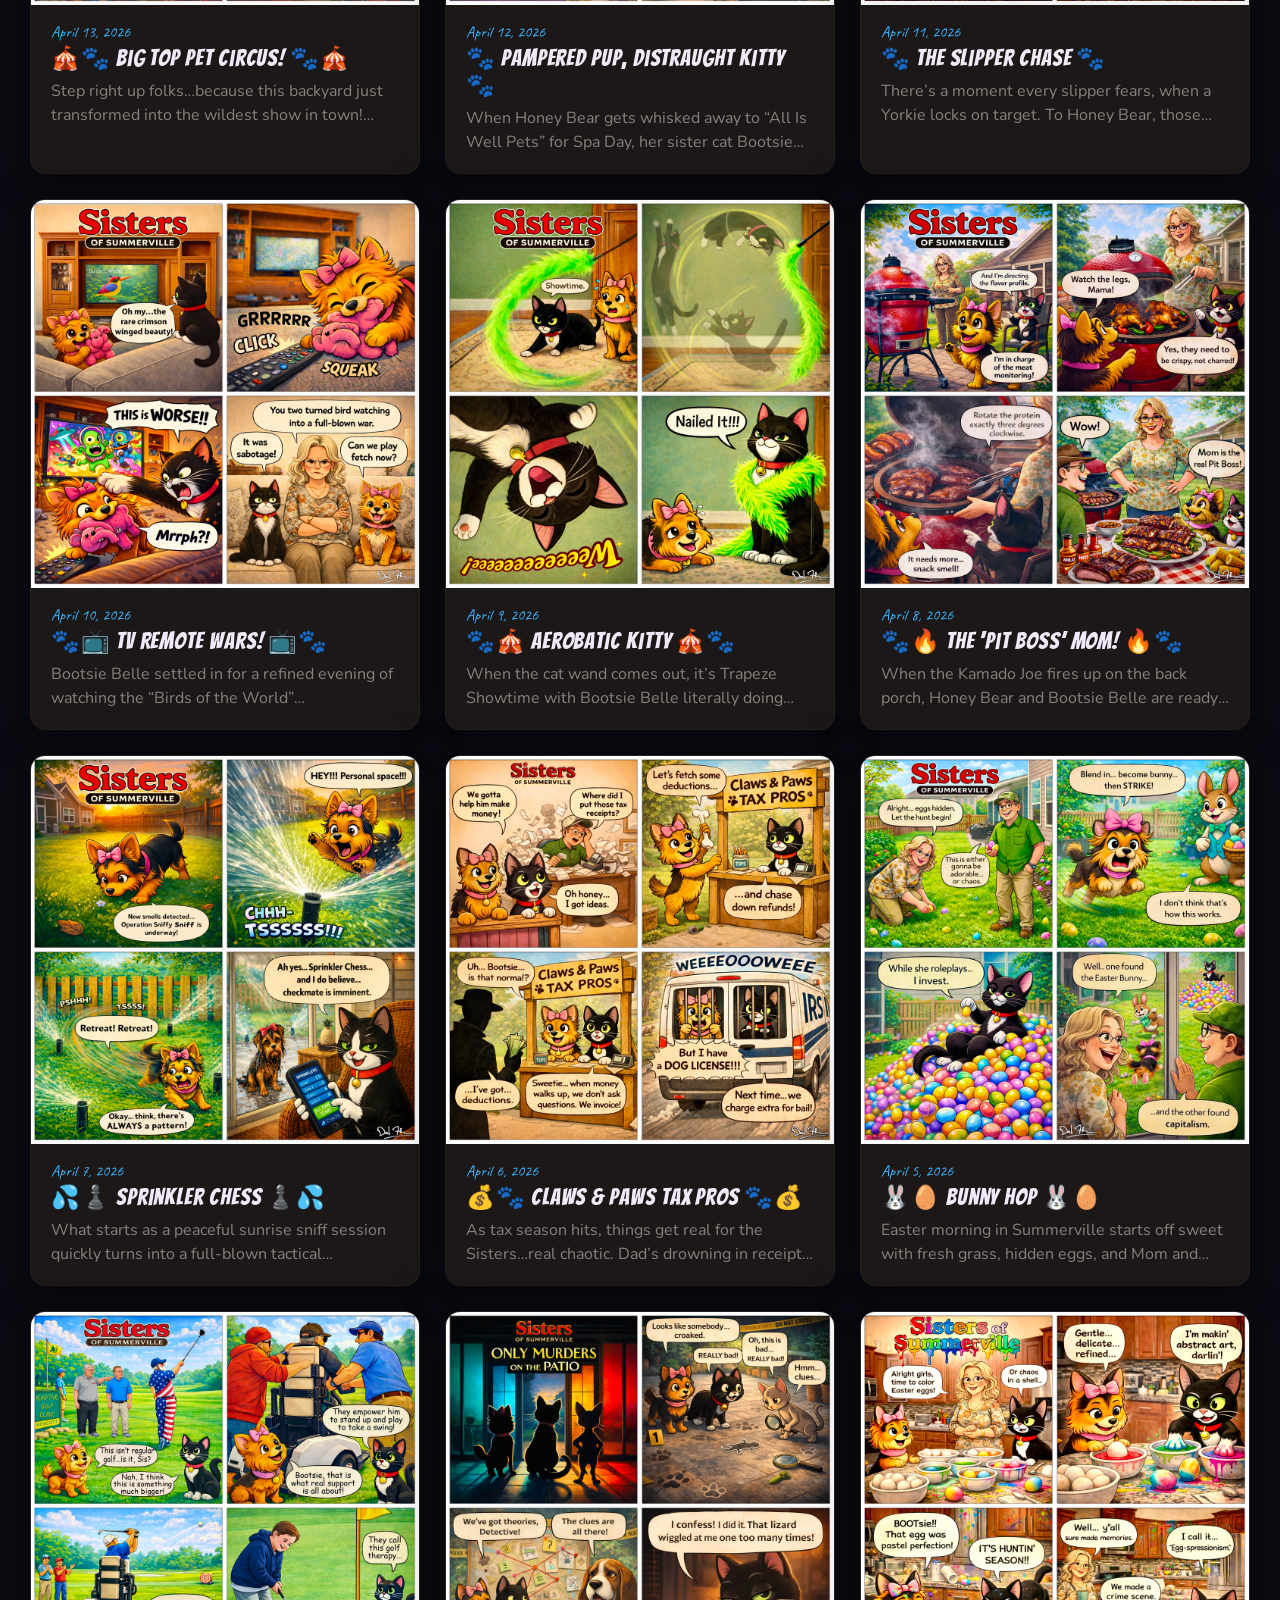
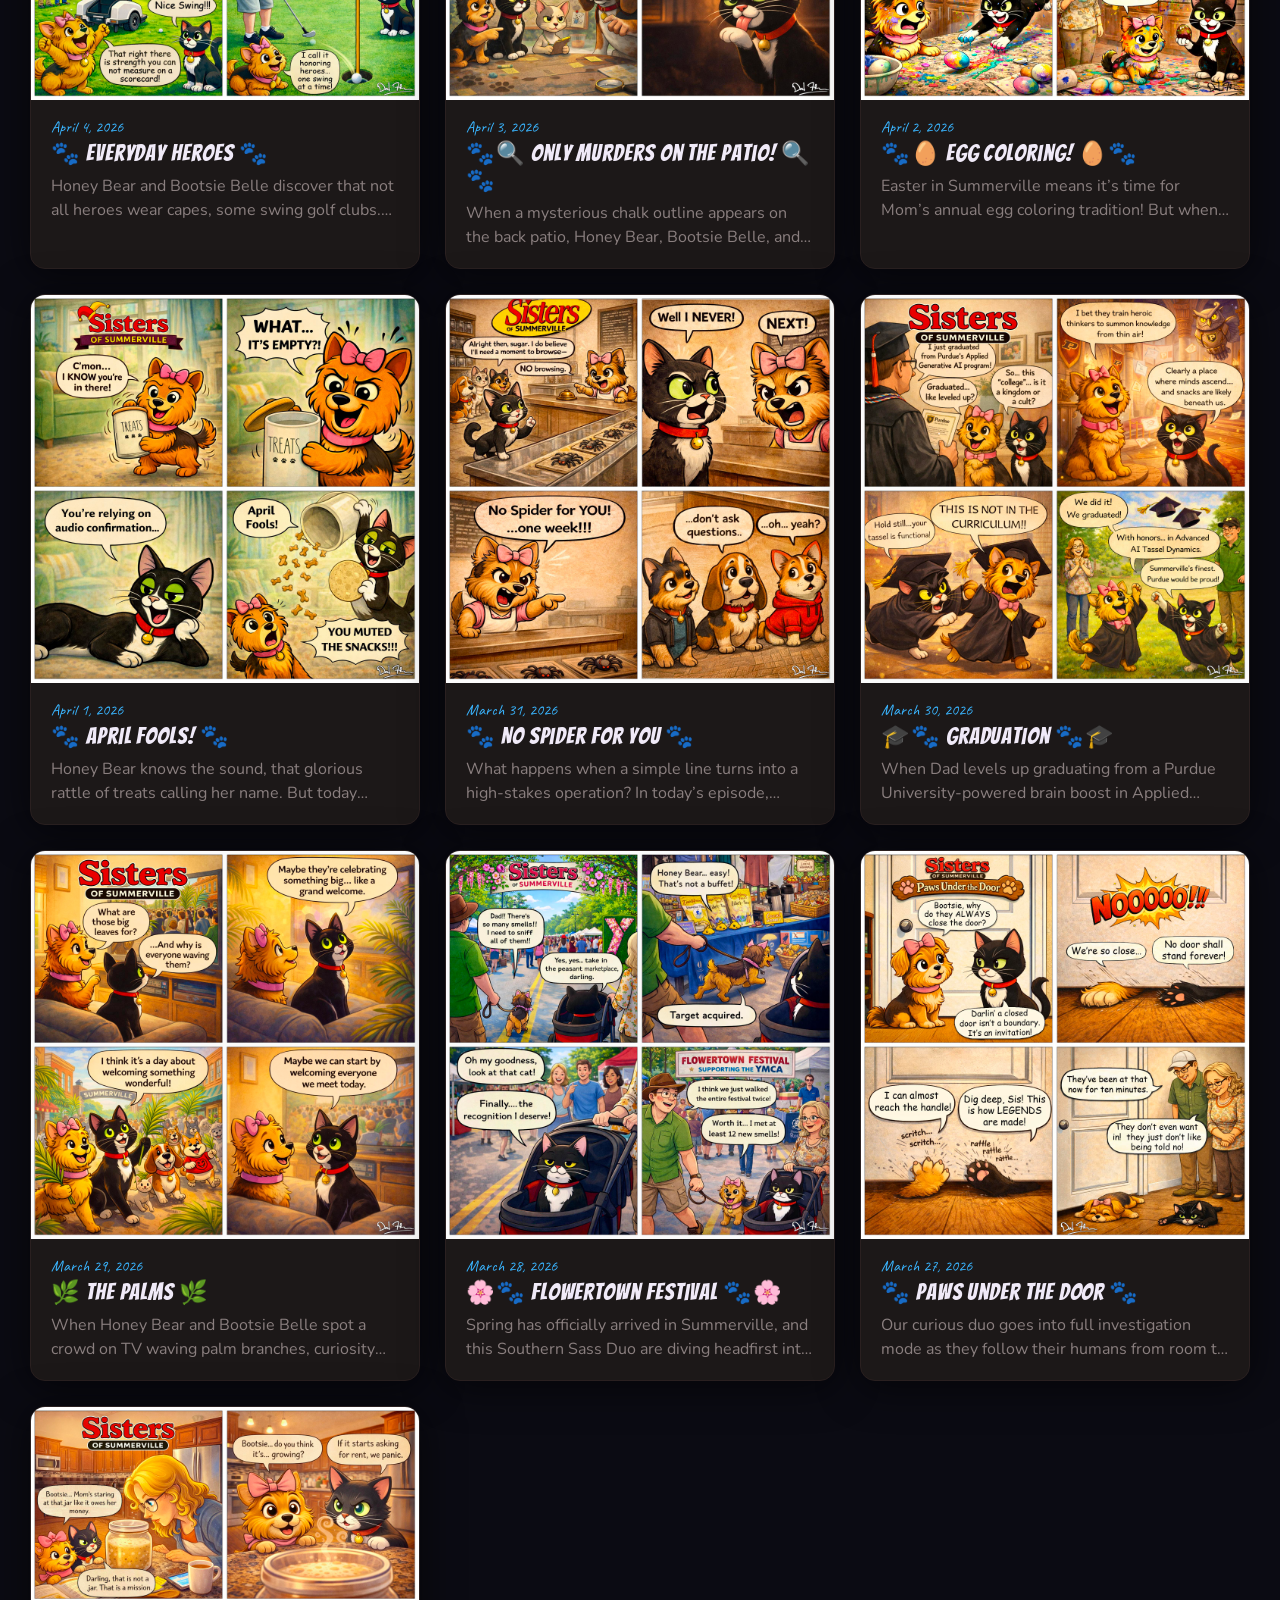
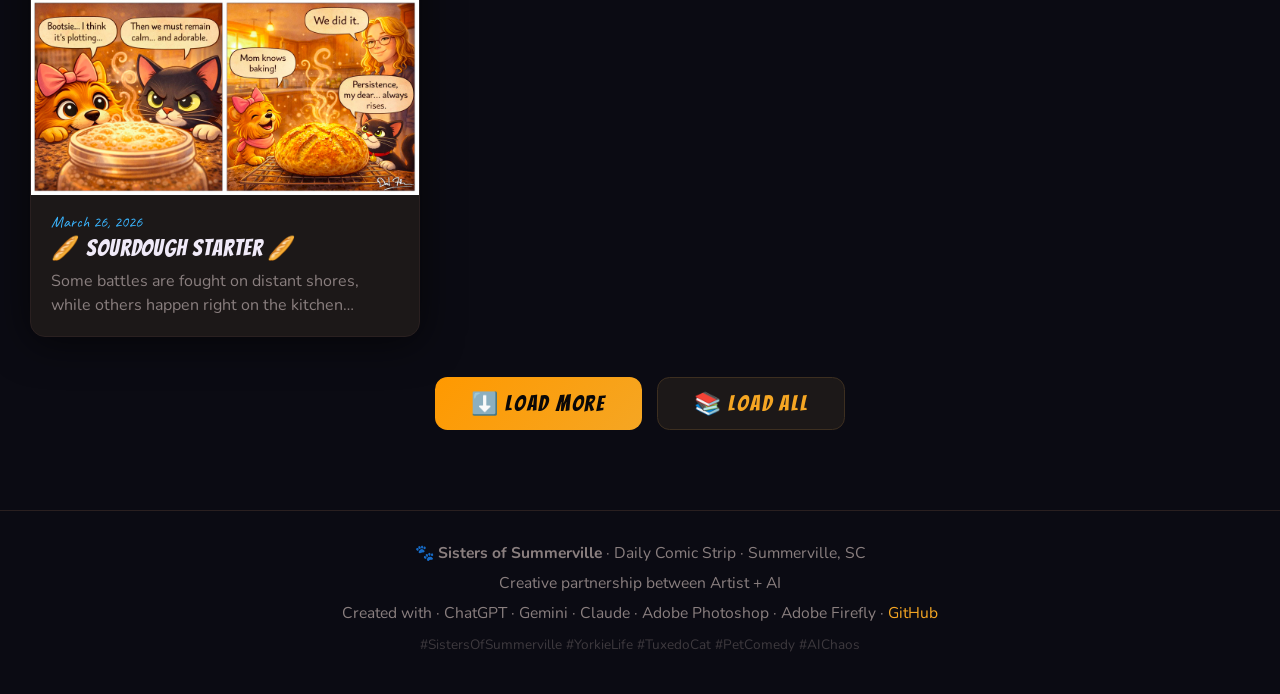
==== commit 086d2a0e: "Add files via upload" ====
--- a/index.html
+++ b/index.html
@@ -212,10 +212,12 @@
     <img class="blog-post-image" id="blogPostImage" src="" alt="" style="display:none;">
     <div class="blog-post-body" id="blogPostBody"></div>
     <div class="blog-back-row">
+      <button class="nav-arrow" id="blogArrowNewer" onclick="navigateBlog(-1)" title="Newer post">&#9664;</button>
       <button class="share-btn share-fb" onclick="shareBlogFb()">&#128077; Facebook</button>
       <button class="share-btn share-x" onclick="shareBlogX()">&#128038; X / Twitter</button>
       <button class="share-btn share-copy" onclick="copyBlogLink()">&#128279; Copy Link</button>
       <button class="share-btn share-back" onclick="backToBlog()">&#9664; All Posts</button>
+      <button class="nav-arrow" id="blogArrowOlder" onclick="navigateBlog(1)" title="Older post">&#9654;</button>
     </div>
   </div>
   <footer class="site-footer">
--- a/css/styles.css
+++ b/css/styles.css
@@ -15,7 +15,7 @@
   *, *::before, *::after { box-sizing: border-box; margin: 0; padding: 0; }
   body { font-family: 'Nunito', sans-serif; background: var(--bg-deep); color: var(--text-main); min-height: 100vh; overflow-x: hidden; }
   .site-banner { display: block; width: 100%; background: var(--bg-deep); text-align: center; padding: 1.2rem 1rem 0.25rem; line-height: 0; overflow: visible; }
-  .site-banner img { max-width: 720px; width: 75%; height: auto; display: inline-block; }
+  .site-banner img { max-width: 320px; width: 69%; height: auto; display: inline-block; }
   .site-banner a, .single-banner a { display: inline-block; cursor: pointer; }
   nav { display: flex; justify-content: center; gap: 0.4rem; padding: 0.55rem 1rem; background: var(--bg-mid); border-bottom: 1px solid var(--border-lit); flex-wrap: wrap; position: sticky; top: 0; z-index: 100; backdrop-filter: blur(12px); }
   .nav-link { font-family: 'Nunito', sans-serif; font-weight: 700; font-size: 0.78rem; letter-spacing: 0.06em; text-transform: uppercase; color: var(--text-muted); text-decoration: none; padding: 0.3rem 0.85rem; border-radius: 20px; border: 1px solid transparent; transition: all 0.2s; cursor: pointer; background: none; }
@@ -170,4 +170,4 @@
     .comic-img-wrap  { grid-column: 2; grid-row: 1; }
     .nav-arrow-right { grid-column: 3; grid-row: 1; }
   }
-  @media (max-width: 480px) { .about-grid { grid-template-columns: 1fr; } .about-avatar { margin: 0 auto; } }+  @media (max-width: 480px) { .about-grid { grid-template-columns: 1fr; } .about-avatar { margin: 0 auto; } }
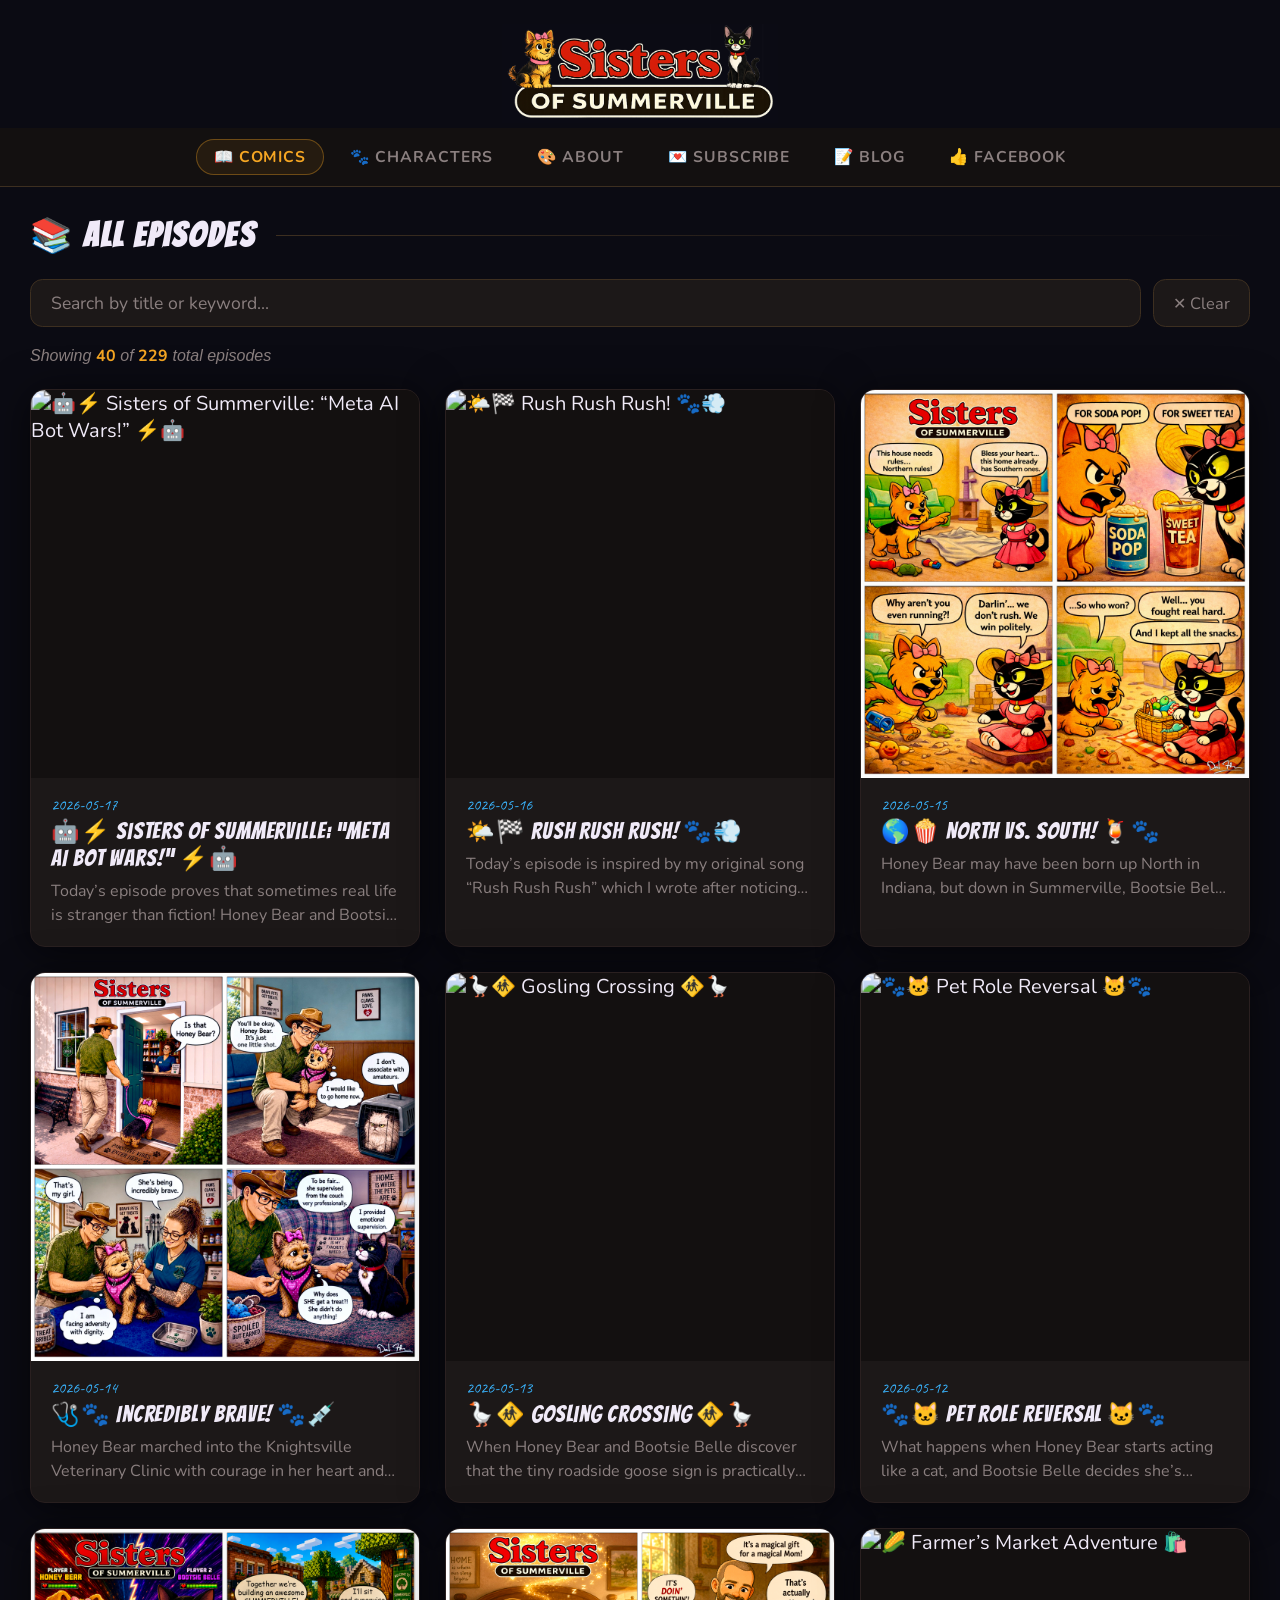
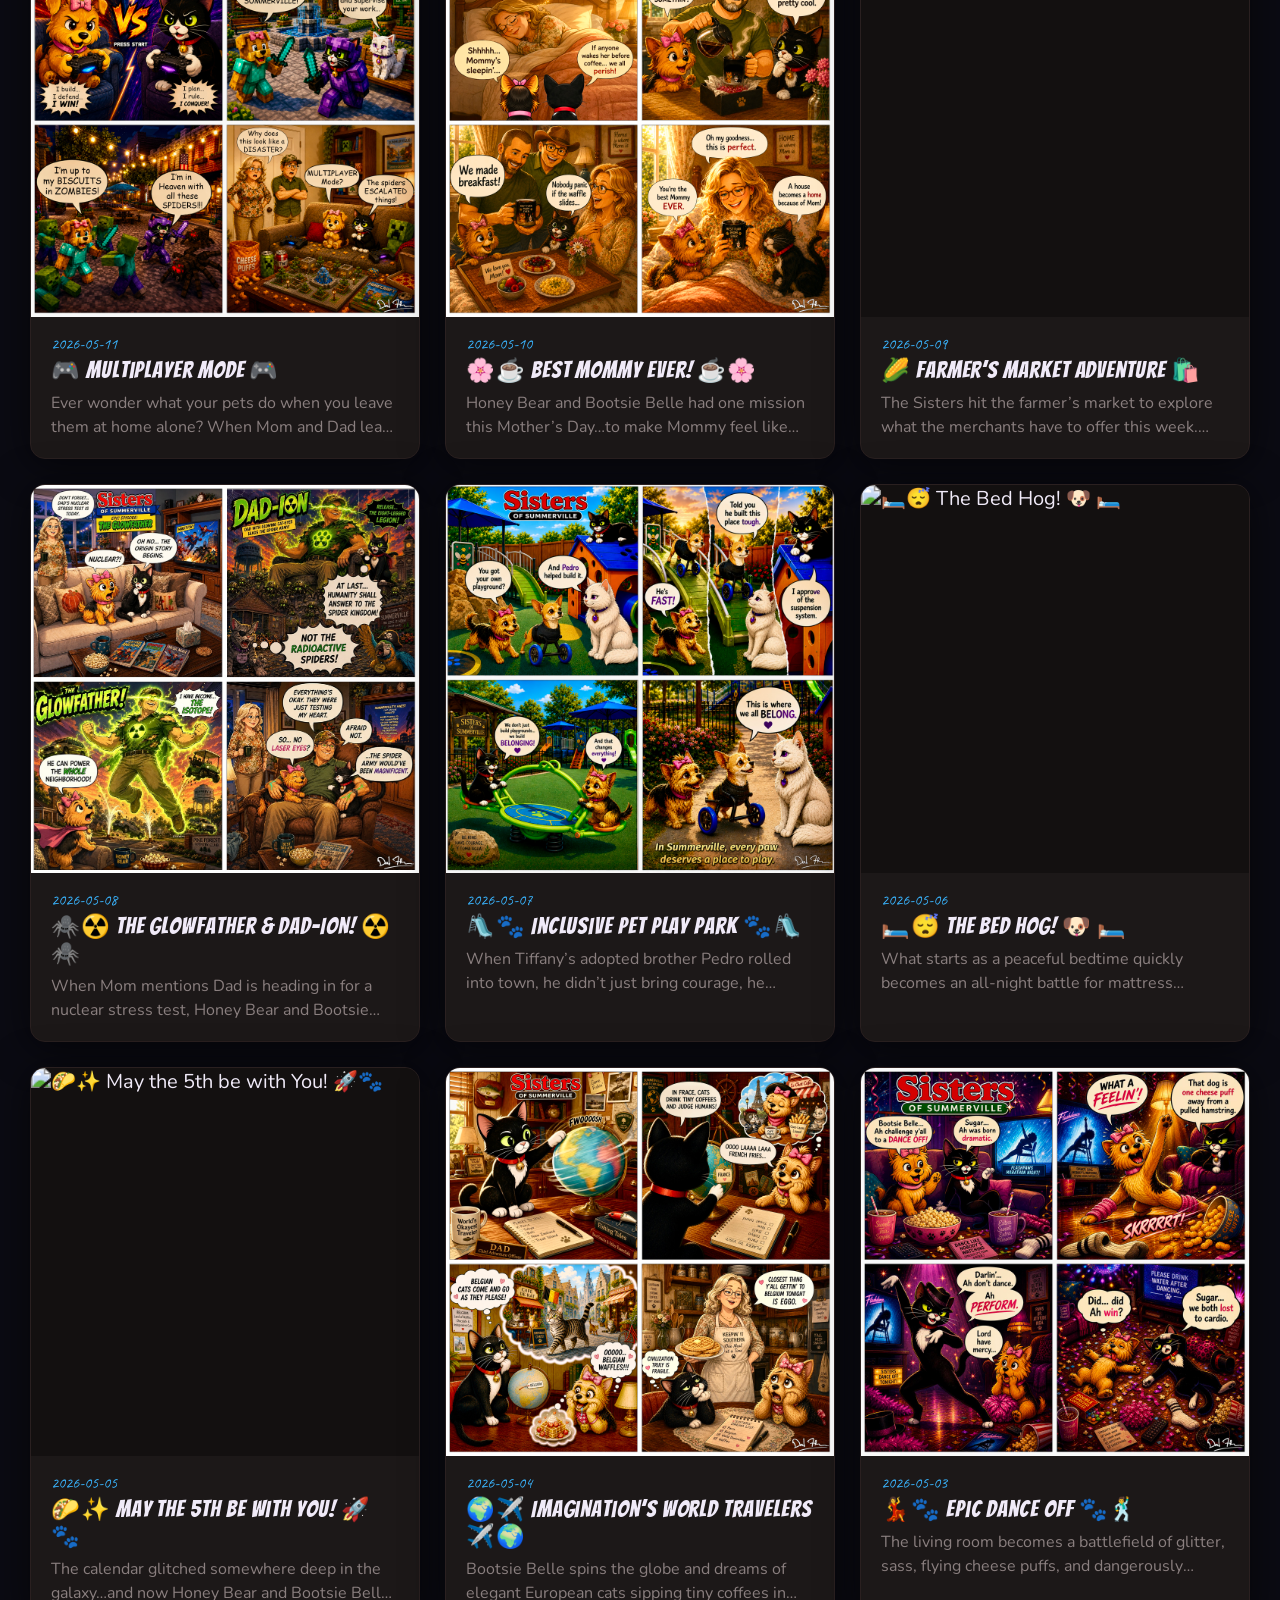
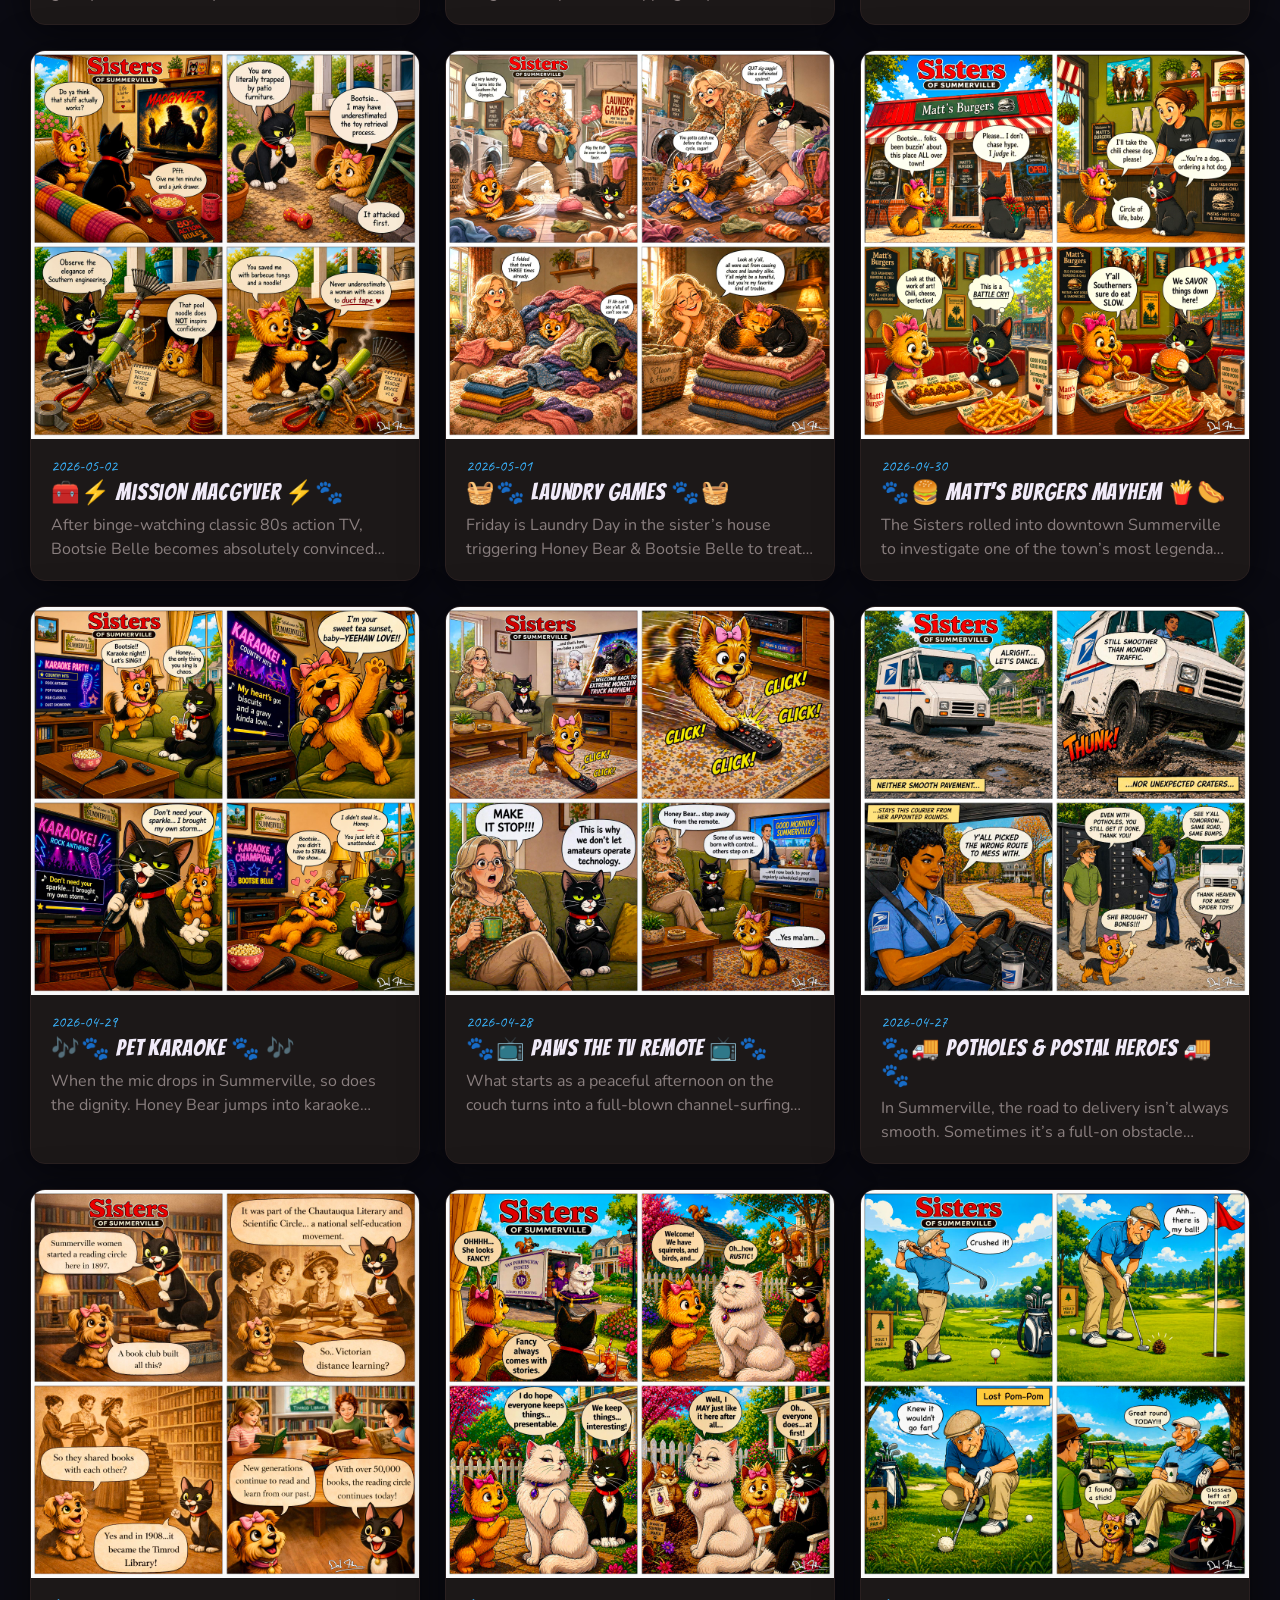
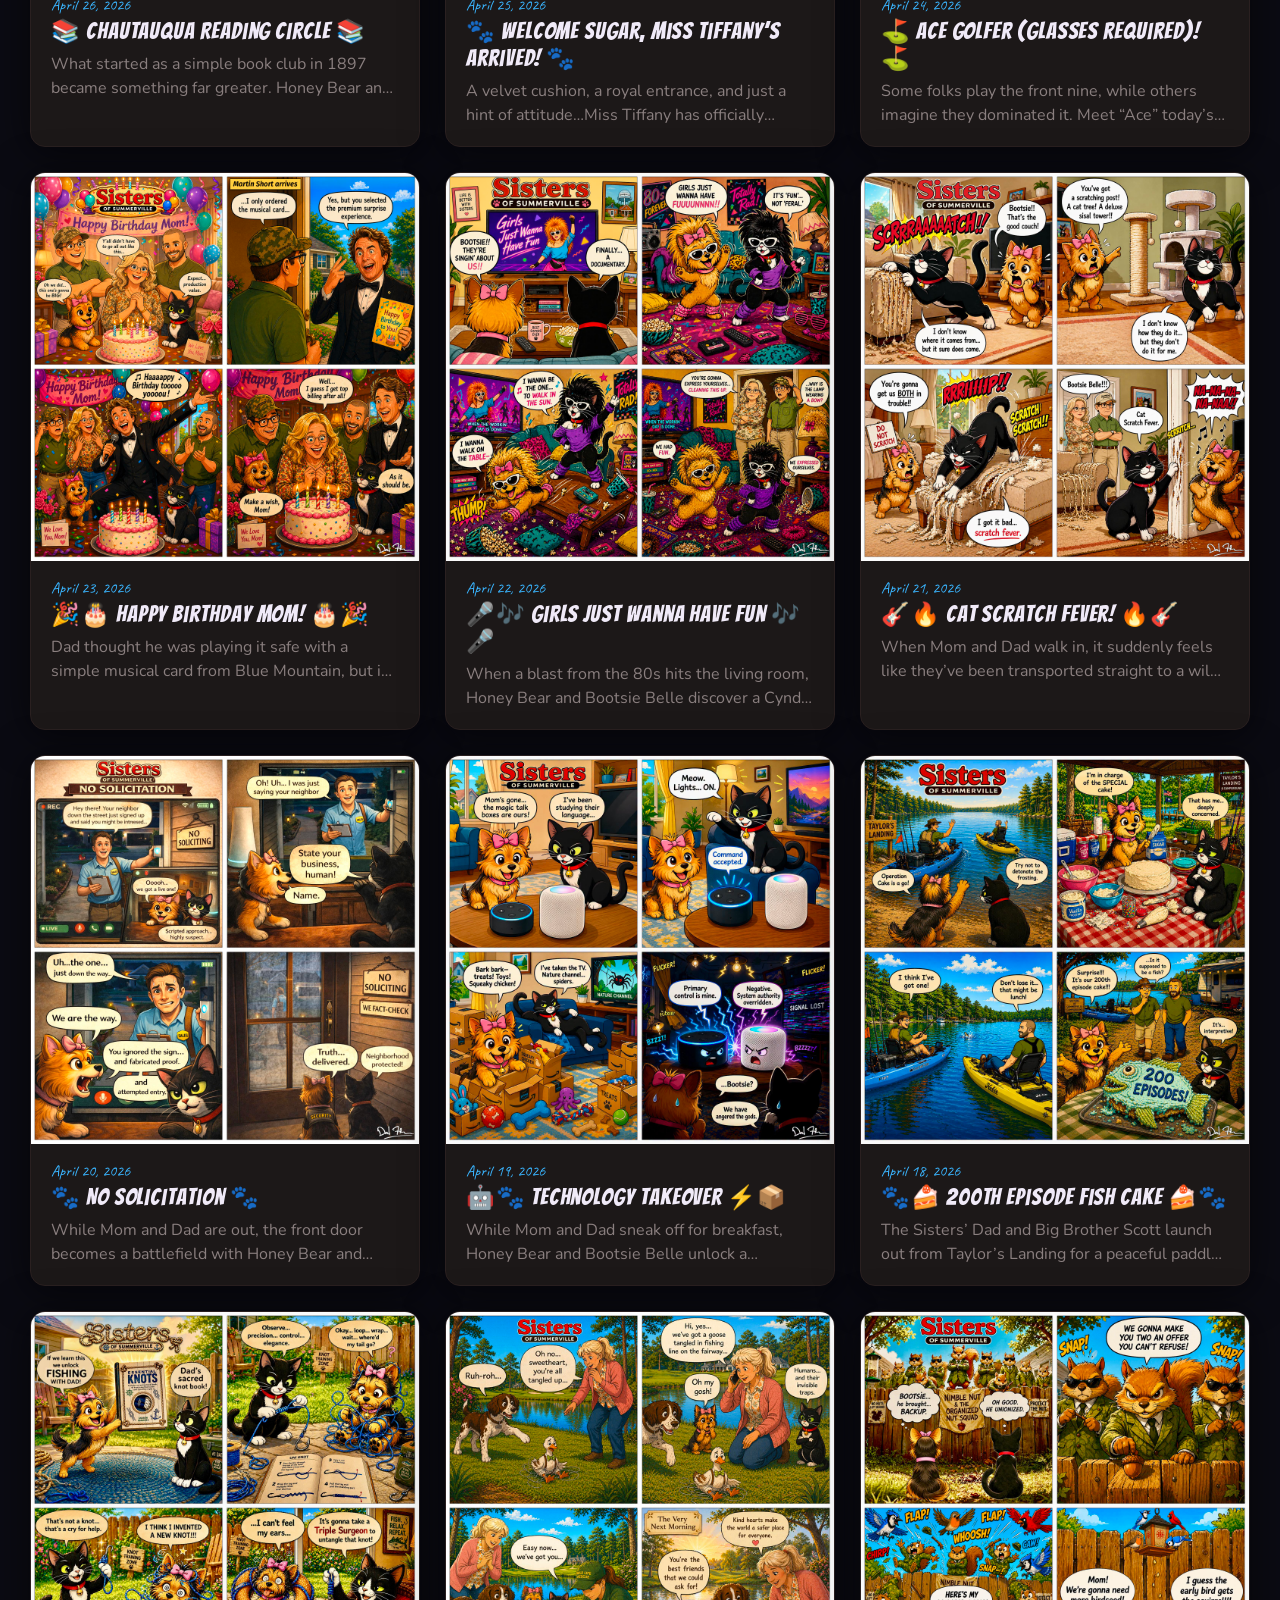
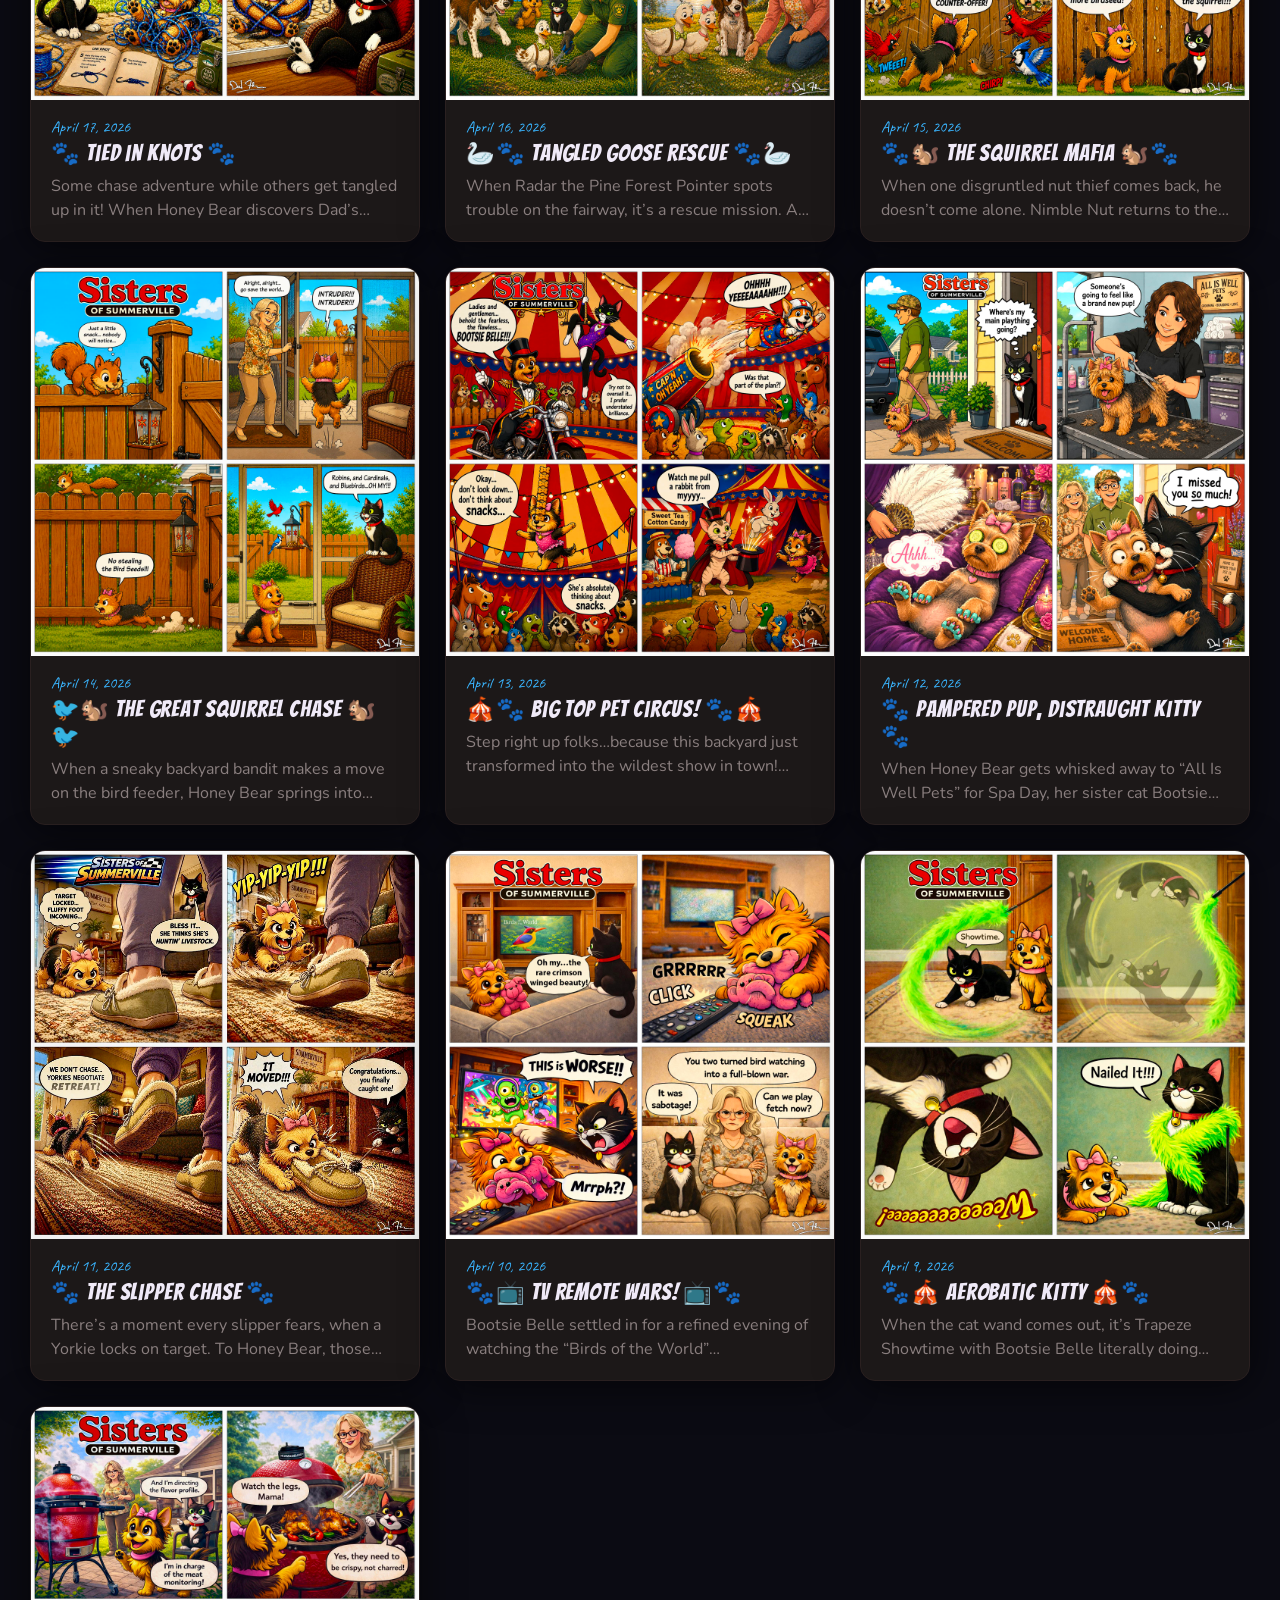
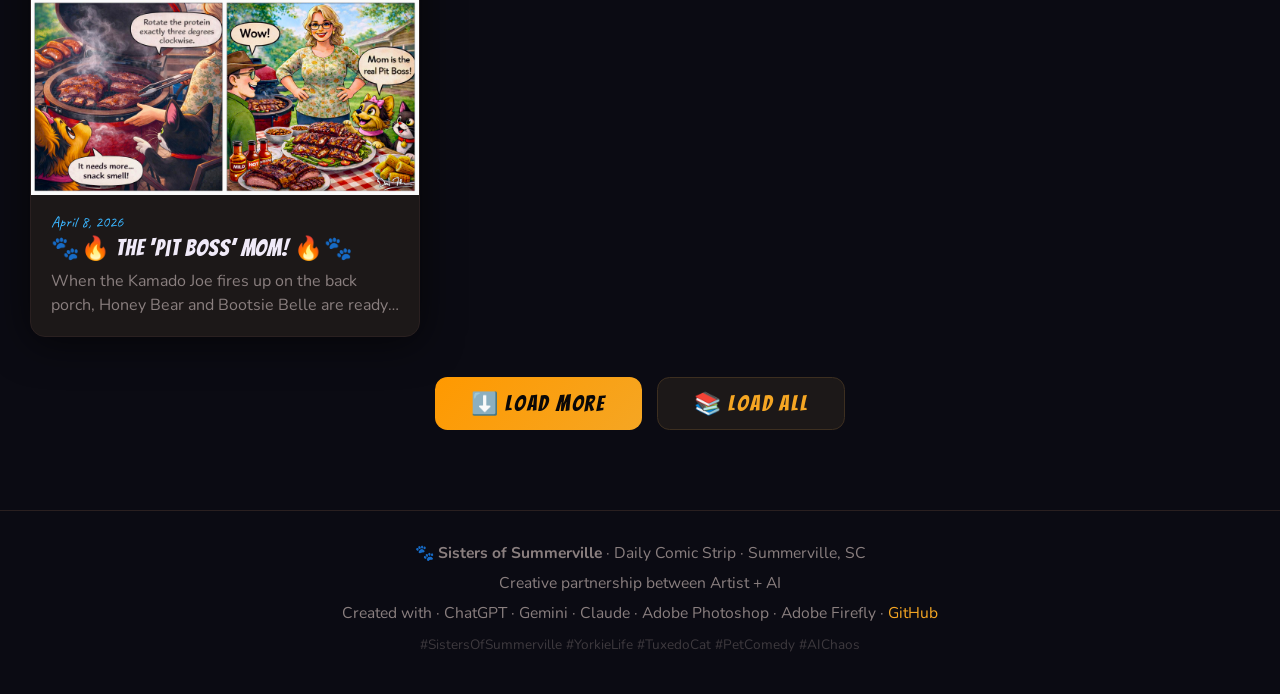
==== commit 08f3a1eb: "Add files via upload" ====
--- a/index.html
+++ b/index.html
@@ -135,7 +135,9 @@
   <div class="comic-viewer">
     <div class="viewer-row">
       <button class="nav-arrow nav-arrow-left" id="arrowNewer" onclick="navigateComic(-1)" title="Newer episode">&#9664;</button>
-      <div class="comic-img-wrap"><img id="singleImg" src="" alt=""></div>
+      <div class="comic-img-wrap" id="comicImgWrap" onclick="openLightbox()" title="Click to enlarge" style="cursor:zoom-in;">
+        <img id="singleImg" src="" alt="">
+      </div>
       <div class="caption-box">
         <div class="caption-date" id="singleDate"></div>
         <div class="caption-title" id="singleTitle"></div>
@@ -206,12 +208,8 @@
       <div class="blog-post-title" id="blogPostTitle"></div>
       <div class="blog-post-tags" id="blogPostTags"></div>
     </div>
-    <div class="blog-youtube-wrap" id="blogYoutubeWrap" style="display:none;">
-      <iframe id="blogYoutubeFrame" src="" allow="accelerometer; autoplay; clipboard-write; encrypted-media; gyroscope; picture-in-picture" allowfullscreen></iframe>
-    </div>
-    <img class="blog-post-image" id="blogPostImage" src="" alt="" style="display:none;">
-    <div class="blog-post-body" id="blogPostBody"></div>
-    <div class="blog-back-row">
+    <!-- NAV ARROWS immediately below headline -->
+    <div class="blog-back-row" style="margin-bottom:1.2rem;">
       <button class="nav-arrow" id="blogArrowNewer" onclick="navigateBlog(-1)" title="Newer post">&#9664;</button>
       <button class="share-btn share-fb" onclick="shareBlogFb()">&#128077; Facebook</button>
       <button class="share-btn share-x" onclick="shareBlogX()">&#128038; X / Twitter</button>
@@ -219,6 +217,11 @@
       <button class="share-btn share-back" onclick="backToBlog()">&#9664; All Posts</button>
       <button class="nav-arrow" id="blogArrowOlder" onclick="navigateBlog(1)" title="Older post">&#9654;</button>
     </div>
+    <div class="blog-youtube-wrap" id="blogYoutubeWrap" style="display:none;">
+      <iframe id="blogYoutubeFrame" src="" allow="accelerometer; autoplay; clipboard-write; encrypted-media; gyroscope; picture-in-picture" allowfullscreen></iframe>
+    </div>
+    <img class="blog-post-image" id="blogPostImage" src="" alt="" style="display:none;">
+    <div class="blog-post-body" id="blogPostBody"></div>
   </div>
   <footer class="site-footer">
     <div>&#128062; <strong>Sisters of Summerville</strong> &middot; Daily Comic Strip &middot; Summerville, SC</div>
@@ -226,6 +229,12 @@
     <div class="footer-tags">#SistersOfSummerville #YorkieLife #TuxedoCat #PetComedy #AIChaos</div>
   </footer>
 </div><!-- /view-blog-post -->
+
+<!-- LIGHTBOX -->
+<div id="lightbox" onclick="closeLightbox()" style="display:none; position:fixed; inset:0; background:rgba(0,0,0,0.92); z-index:500; align-items:center; justify-content:center; padding:1rem; cursor:zoom-out;">
+  <img id="lightboxImg" src="" alt="" style="max-width:95vw; max-height:95vh; border-radius:8px; box-shadow:0 0 60px rgba(0,0,0,0.8); object-fit:contain;">
+  <button onclick="closeLightbox()" style="position:fixed; top:1rem; right:1.2rem; background:none; border:none; color:#fff; font-size:2.5rem; cursor:pointer; line-height:1; opacity:0.8;">✕</button>
+</div>
 
 <div class="toast" id="toast"></div>
 
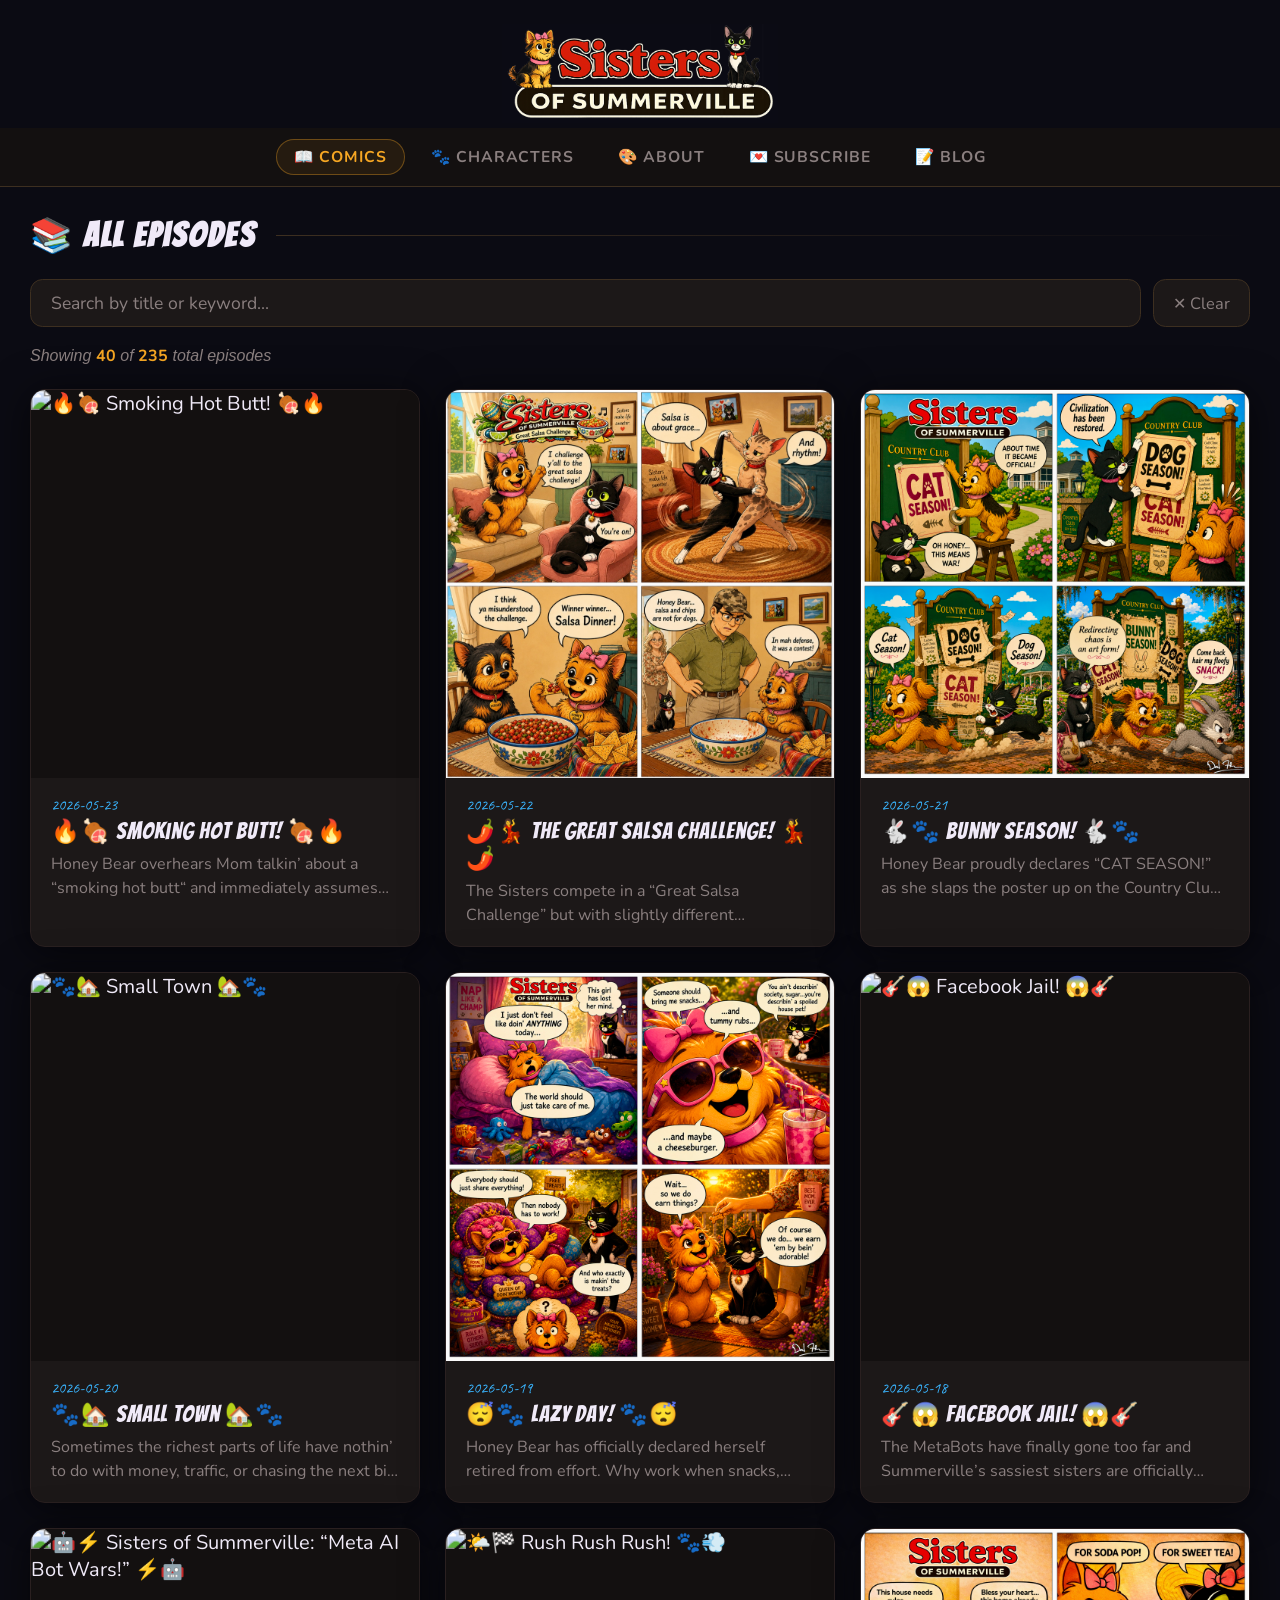
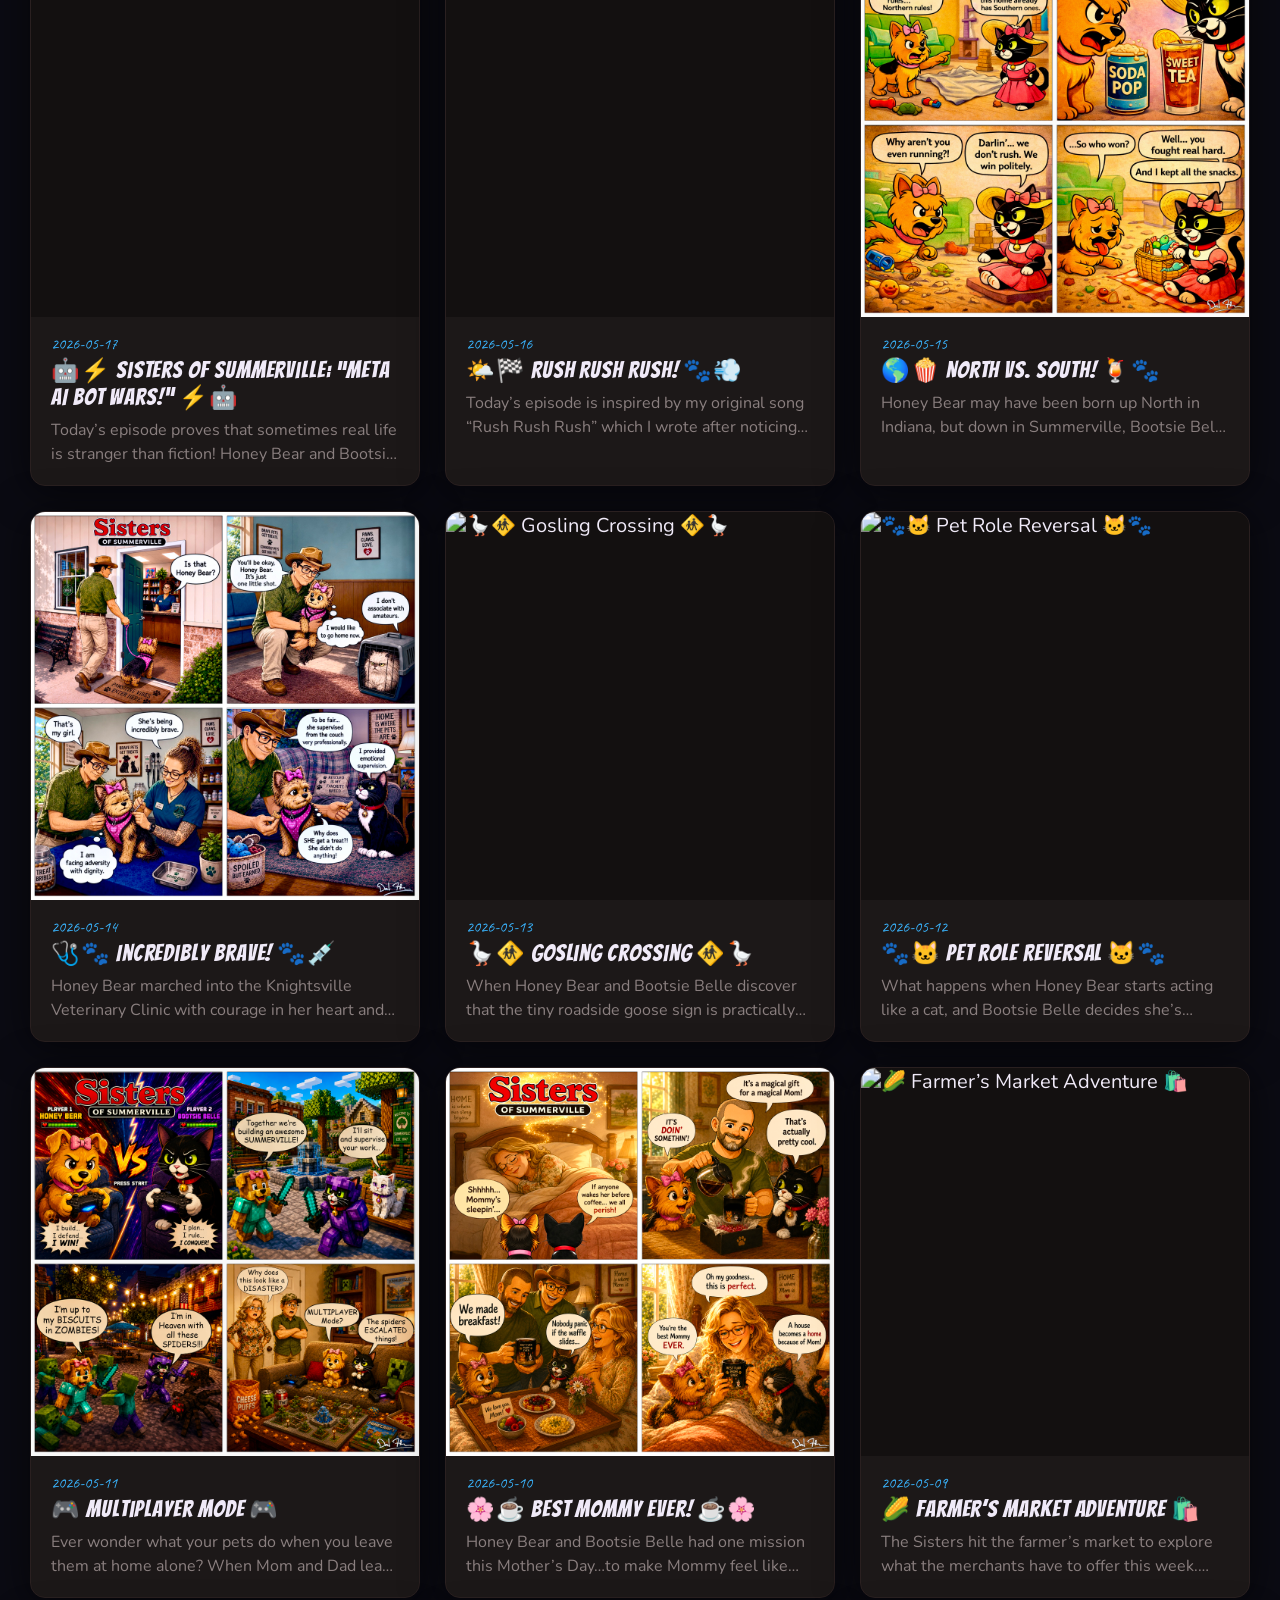
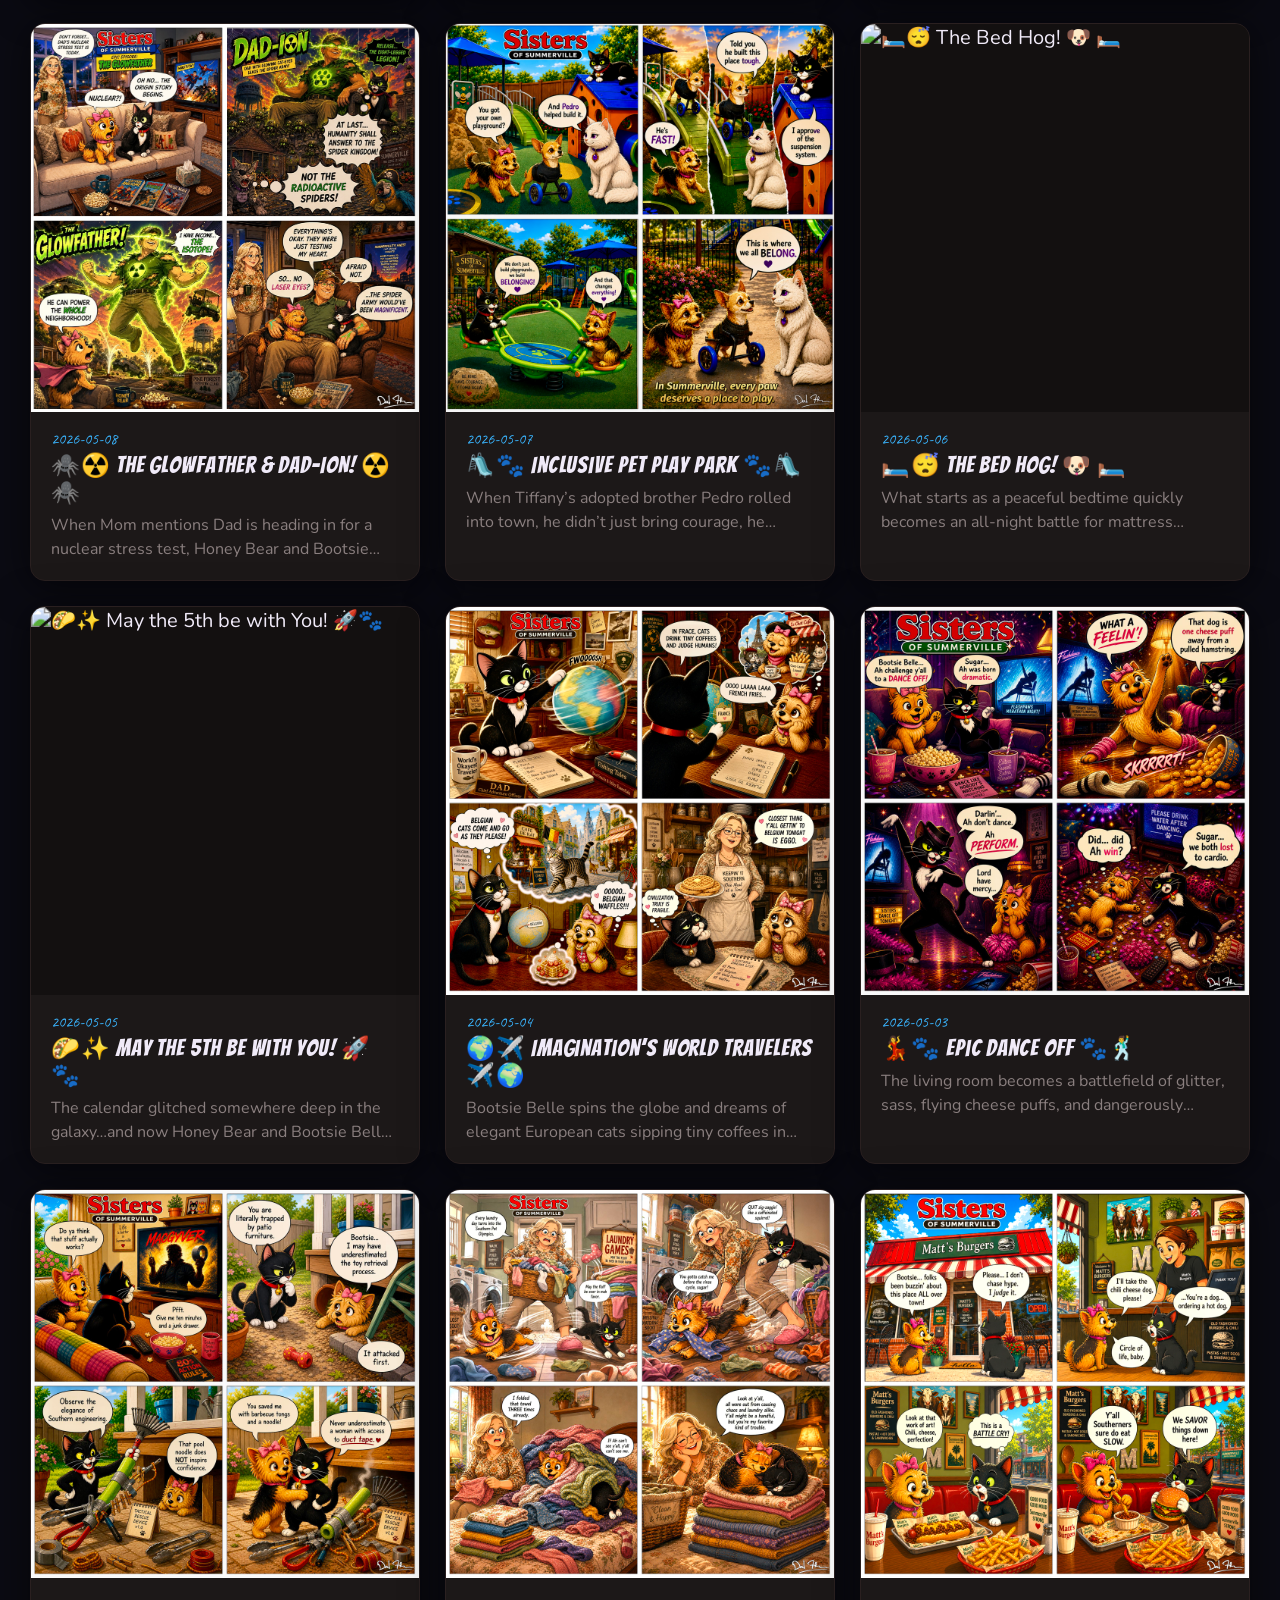
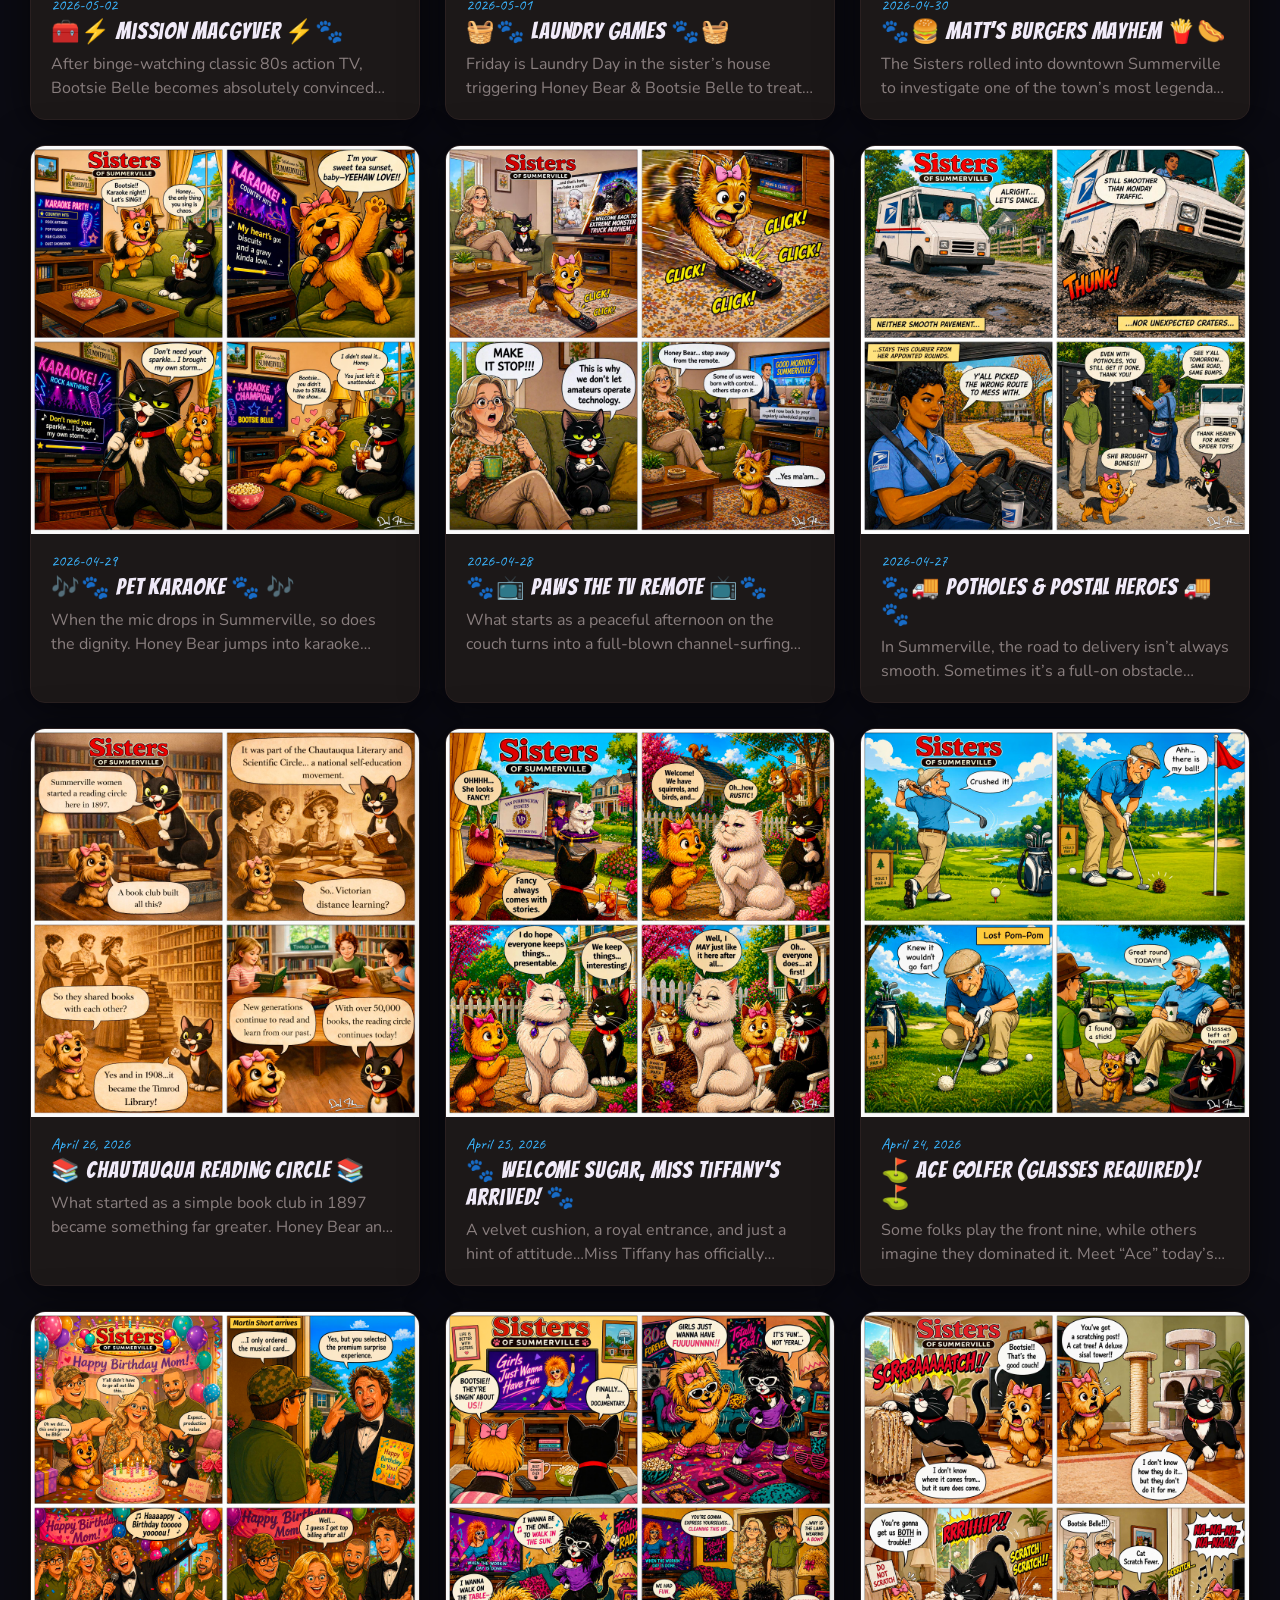
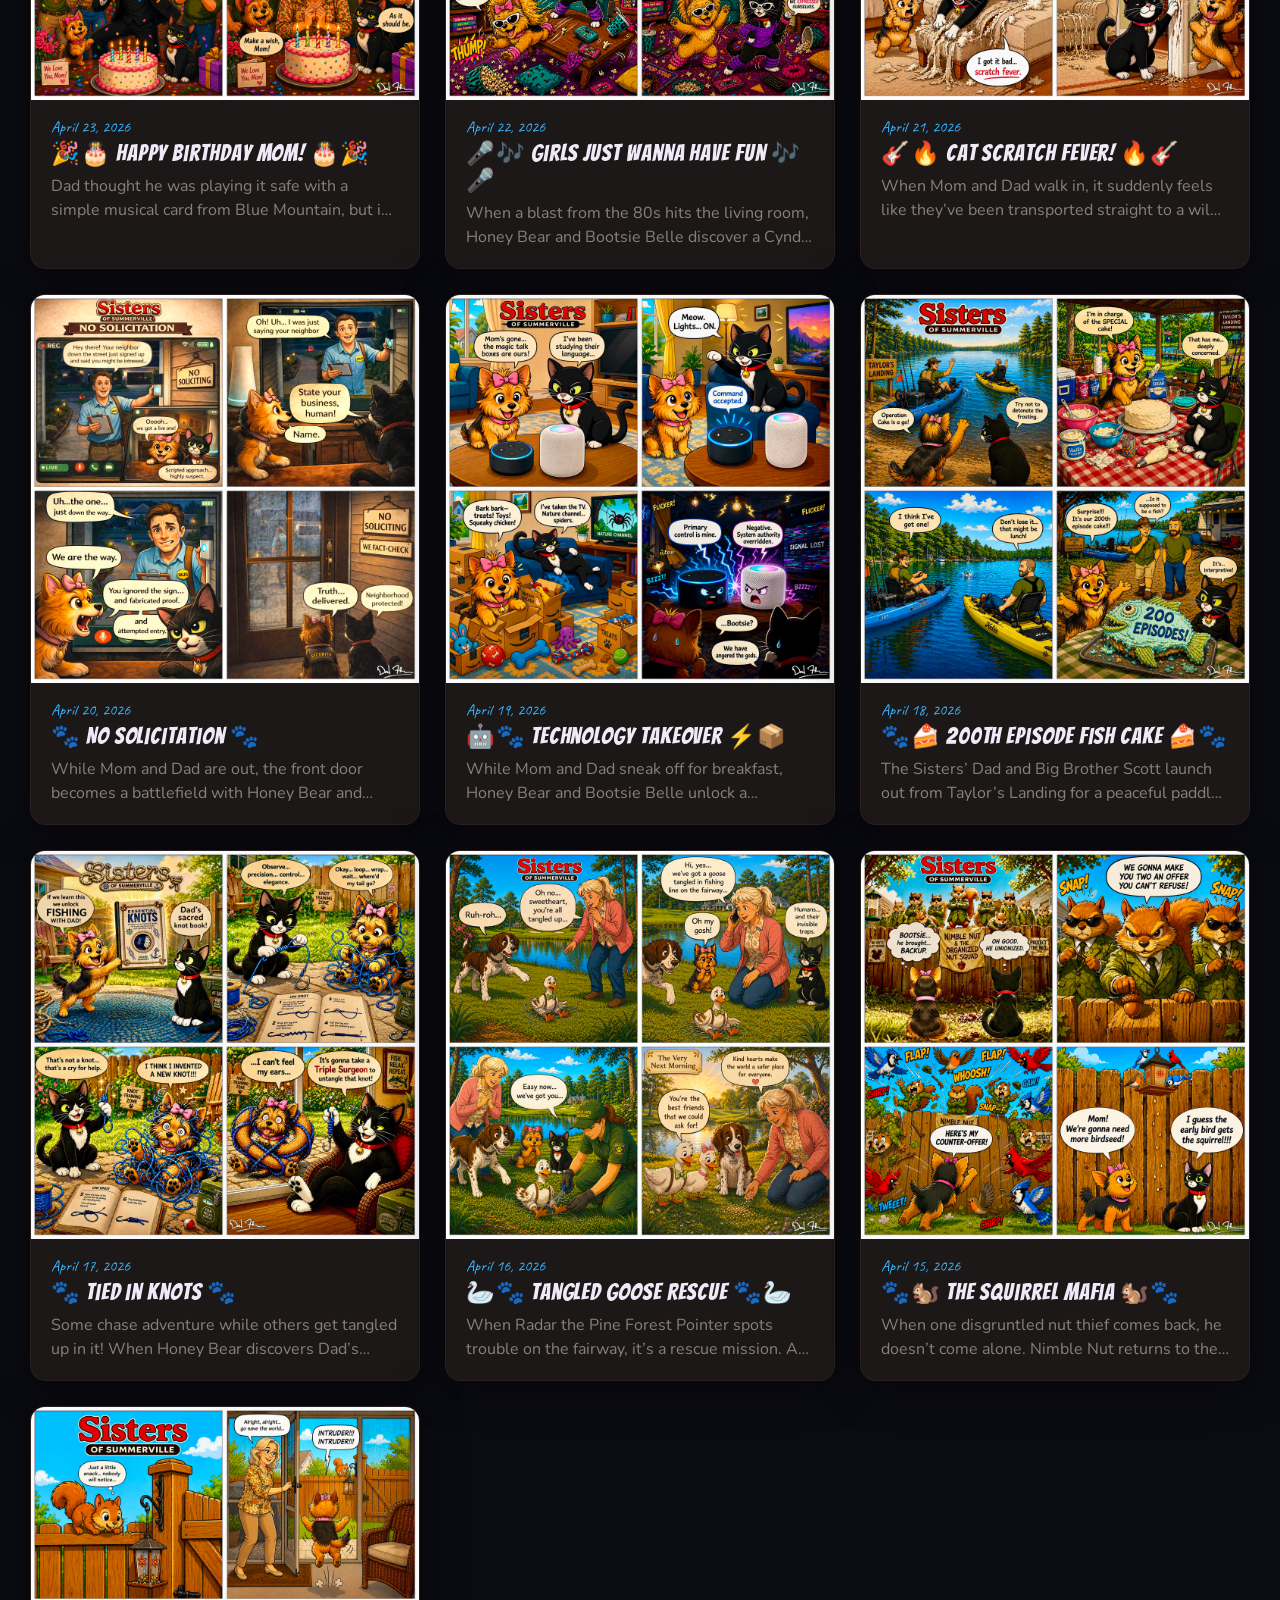
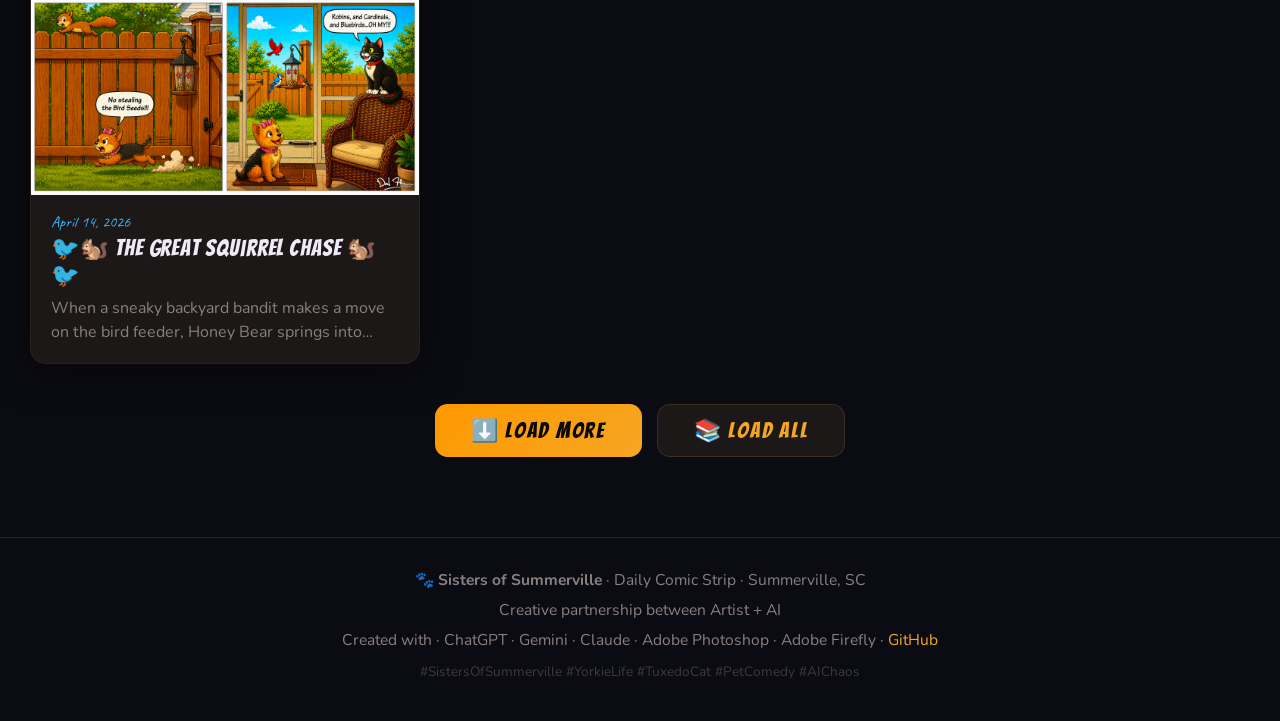
==== commit cf4d8281: "Add files via upload" ====
--- a/index.html
+++ b/index.html
@@ -27,7 +27,6 @@
     <button class="nav-link" onclick="showTab('about',this)">&#127912; About</button>
     <button class="nav-link" onclick="showTab('subscribe',this)">&#128140; Subscribe</button>
     <button class="nav-link" onclick="showTab('blog',this)">&#128221; Blog</button>
-    <a class="nav-link" href="https://facebook.com/profile.php?id=61581673621814" target="_blank">&#128077; Facebook</a>
   </nav>
   <main>
     <!-- COMICS TAB -->
